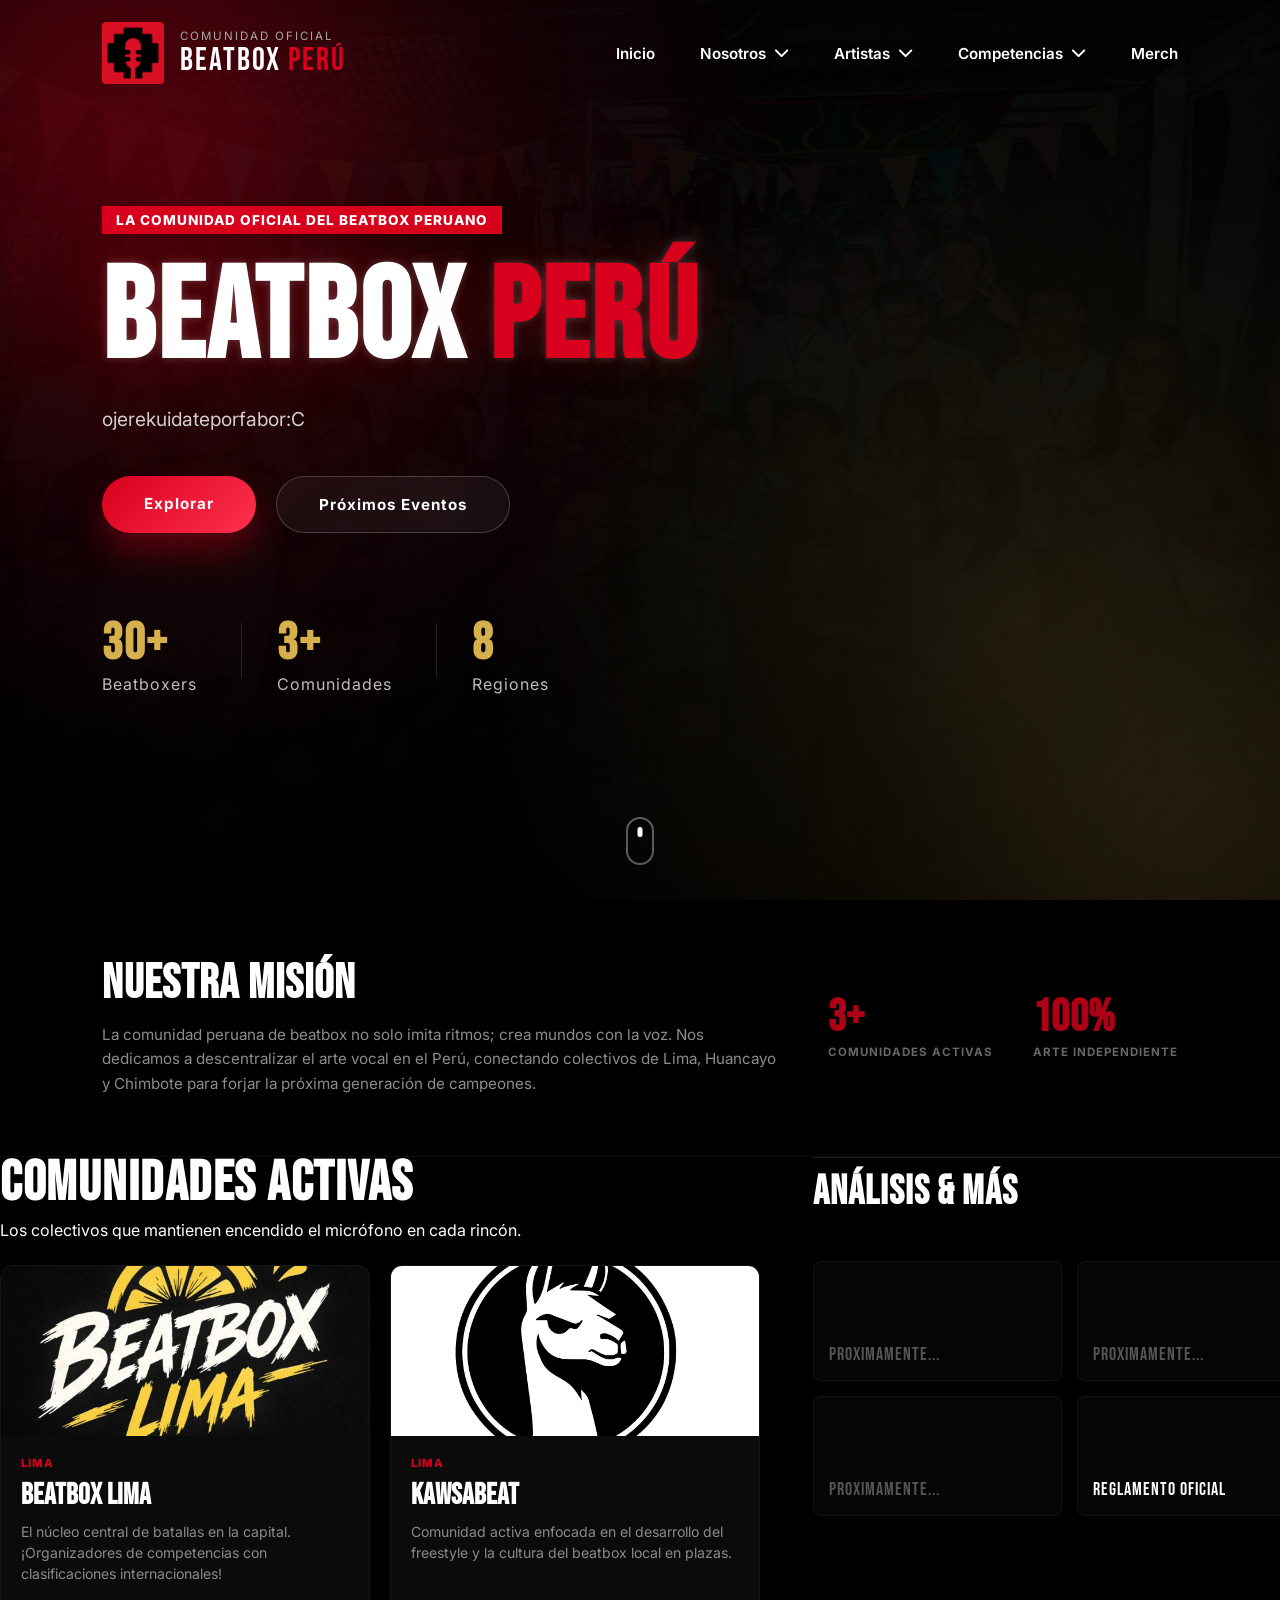
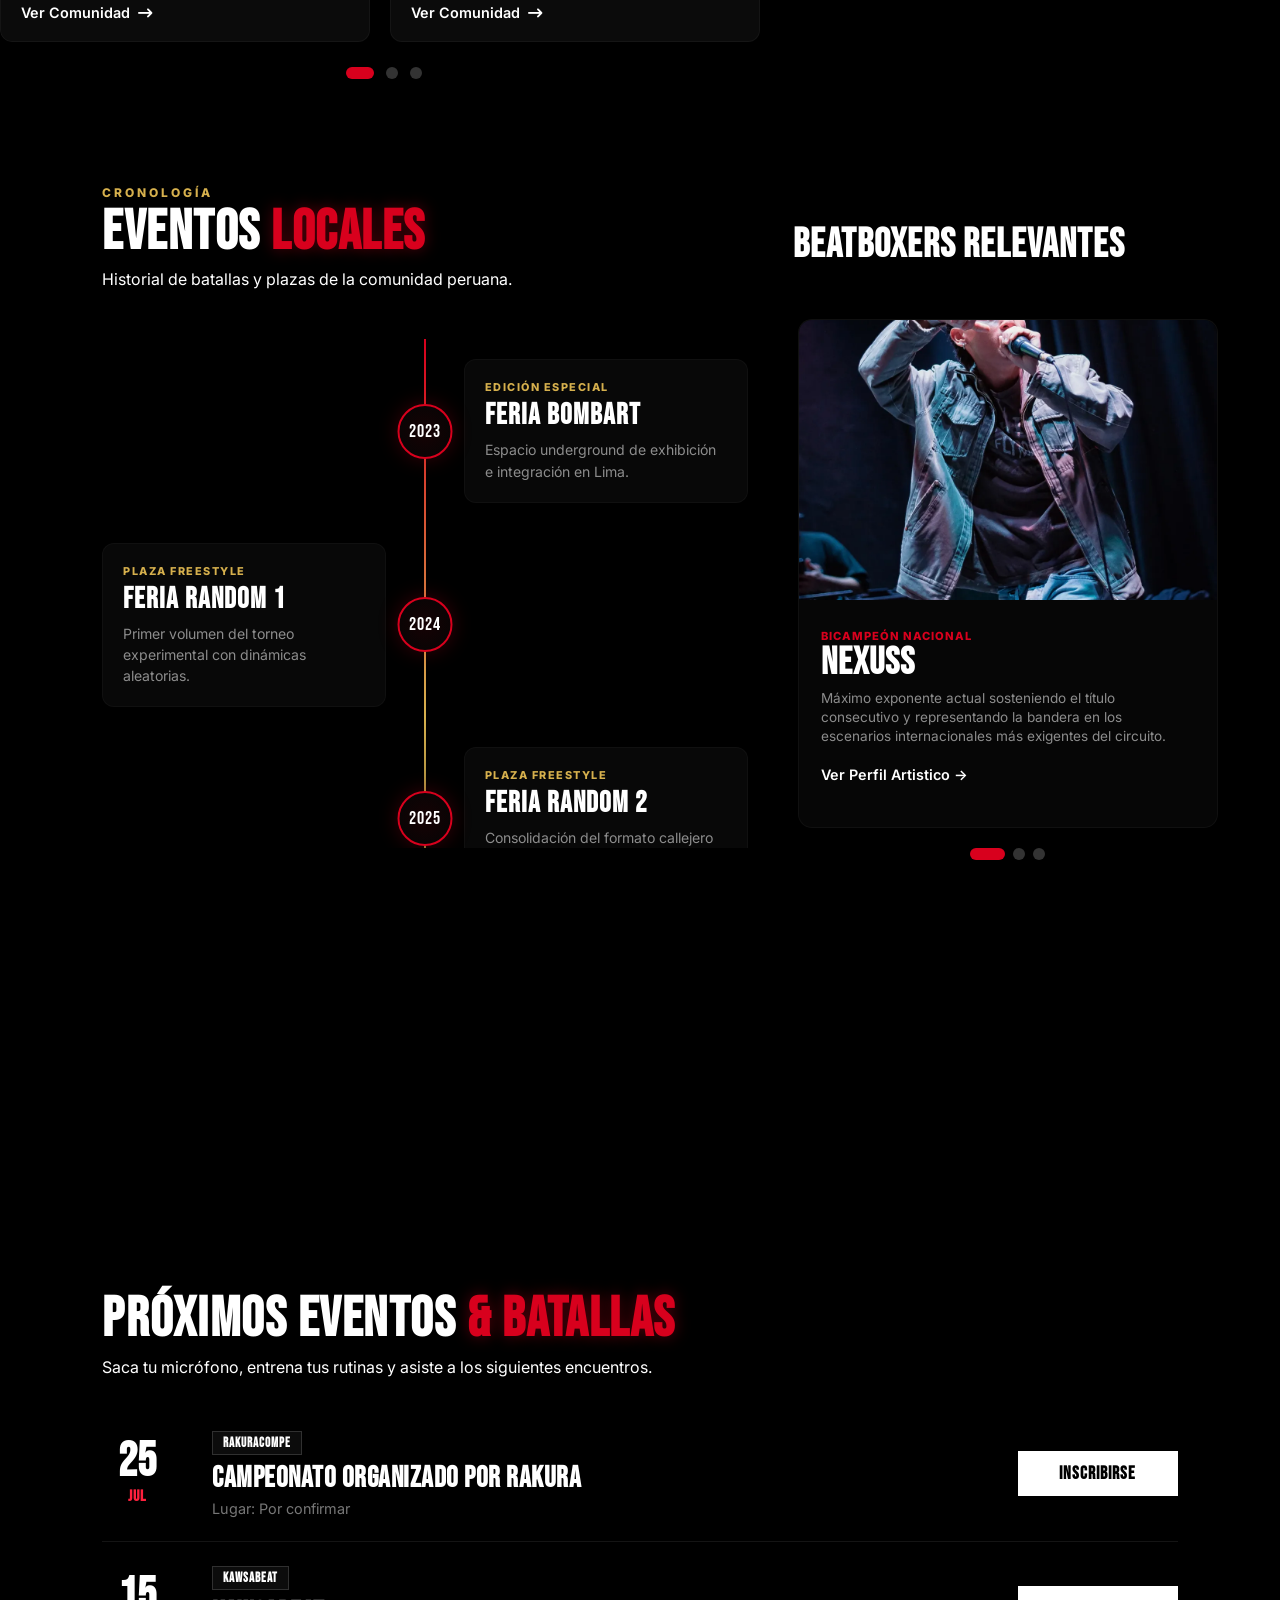
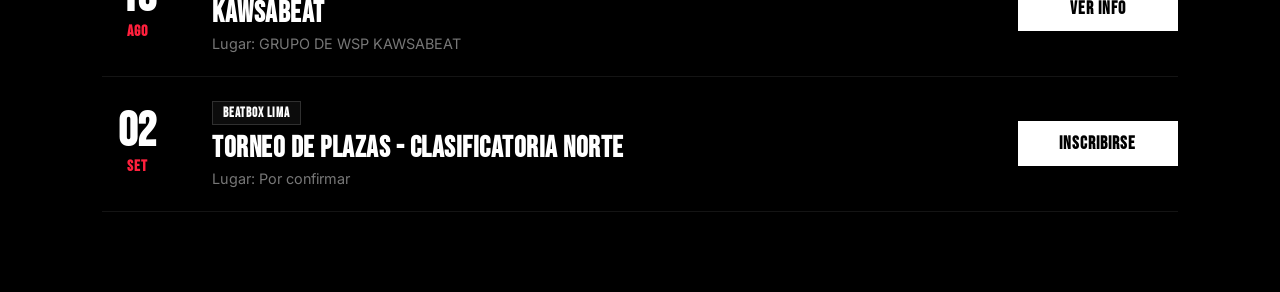
==== index.html @ 6cabffe1 "Prueba de Pag. Beatbox Perú." ====
<!DOCTYPE html>
<html lang="es">

<head>
    <meta charset="UTF-8">
    <meta name="viewport" content="width=device-width, initial-scale=1.0">
    <title>Beatbox Perú</title>
    <link rel="stylesheet" href="style.css">
    <link rel="preconnect" href="https://fonts.googleapis.com">
    <link rel="preconnect" href="https://fonts.gstatic.com" crossorigin>
    <link href="https://fonts.googleapis.com/css2?family=Montserrat:wght@400;500;700;900&display=swap" rel="stylesheet">
    <link rel="stylesheet" href="https://cdnjs.cloudflare.com/ajax/libs/font-awesome/6.6.0/css/all.min.css">
</head>

<body>

<div class="spotlight"></div>

<!-- =========================
        NAVBAR (NAVEGACIÓN)
========================== -->
<header class="navbar" id="navbar">
    <div class="logo-area">
        <a href="#" class="logo">
            <img src="./PICS/V15_negro sobre rojo.png" alt="Beatbox Perú">
            <div class="logo-text">
                <span class="logo-top">Comunidad Oficial</span>
                <h2>BEATBOX <span>PERÚ</span></h2>
            </div>
        </a>
    </div>

    <nav>
        <ul class="menu">
            <li><a href="#">Inicio</a></li>
            <li class="dropdown">
                <a href="#">Nosotros <i class="fa-solid fa-chevron-down"></i></a>
                <ul class="submenu">
                    <li><a href="nosotros/nosotros.html">Sobre Nosotros</a></li>
                    <li><a href="nosotros/contactanos.html">Contáctanos</a></li>
                </ul>
            </li>
            <li class="dropdown">
                <a href="#">Artistas <i class="fa-solid fa-chevron-down"></i></a>
                <ul class="submenu">
                    <li><a href="artistas/campeonesnacionales.html">Campeones Nacionales</a></li>
                    <li><a href="artistas/artistasdestacados.html">Artistas Destacados</a></li>
                </ul>
            </li>
            <li class="dropdown">
                <a href="#">Competencias <i class="fa-solid fa-chevron-down"></i></a>
                <ul class="submenu">
                    <li><a href="#campeonatos">Campeonatos</a></li>
                    <li><a href="#eventos">Eventos</a></li>
                </ul>
            </li>
            <li><a href="#">Merch</a></li>
        </ul>
    </nav>

    <div class="mobile-btn">
        <span></span><span></span><span></span>
    </div>
</header>

<!-- =========================
            HERO
========================== -->
<section class="hero">
    <div class="hero-slider">
        <img src="PICS/baner1.jpeg" class="active" alt="Banner 1">
        <img src="img/banner/banner2.jpg" alt="Banner 2">
        <img src="img/banner/banner3.jpg" alt="Banner 3">
    </div>

    <div class="hero-overlay"></div>
    <div class="hero-gradient"></div>
    <div class="hero-noise"></div>
    <div class="hero-light hero-light-1"></div>
    <div class="hero-light hero-light-2"></div>

    <div class="hero-content">
        <img src="PICS/beatboxperu_escudo.png" class="hero-logo" alt="Escudo Beatbox Perú" onerror="this.style.display='none'">
        <span class="hero-tag">LA COMUNIDAD OFICIAL DEL BEATBOX PERUANO</span>
        <h1>BEATBOX <span>PERÚ</span></h1>
        <p id="heroPhrase">ojerekuidateporfabor:C</p>

        <div class="hero-buttons">
            <a href="#historia" class="btn-primary">Explorar</a>
            <a href="#competencias" class="btn-secondary">Próximos Eventos</a>
        </div>

        <div class="hero-stats">
            <div><h2>30+</h2><span>Beatboxers</span></div>
            <div><h2>3+</h2><span>Comunidades</span></div>
            <div><h2>8</h2><span>Regiones</span></div>
        </div>
    </div>
    <div class="scroll-indicator"><span></span></div>
</section>

<section class="mission-section">
    <div class="mission-horizontal-container">
        <!-- Bloque Izquierdo: Texto -->
        <div class="mission-content-left">
            <h2 class="mission-title">Nuestra Misión</h2>
            <p class="mission-text">La comunidad peruana de beatbox no solo imita ritmos; crea mundos con la voz. Nos dedicamos a descentralizar el arte vocal en el Perú, conectando colectivos de Lima, Huancayo y Chimbote para forjar la próxima generación de campeones.</p>
        </div>
        
        <!-- Bloque Derecho: Estadísticas compactas -->
        <div class="mission-stats-right">
            <div class="m-stat-box">
                <h3>3+</h3>
                <span>Comunidades Activas</span>
            </div>
            <div class="m-stat-box">
                <h3>100%</h3>
                <span>Arte Independiente</span>
            </div>
        </div>
    </div>
</section>

<!-- ==========================================
      SECCIÓN COMBINADA: COMUNIDADES & ANÁLISIS
=========================================== -->
<section class="main-split-section">
    <div class="split-wrapper">
        
        <!-- COLUMNA IZQUIERDA: Carrusel -->
        <div class="split-col-left">
            <div class="split-header">
                <h2 class="section-title-premium">Comunidades Activas</h2>
                <p class="section-subtitle-premium">Los colectivos que mantienen encendido el micrófono en cada rincón.</p>
            </div>

            <div class="carousel-radio-container">
                <input type="radio" name="carousel-control" id="slide-1" checked>
                <input type="radio" name="carousel-control" id="slide-2">
                <input type="radio" name="carousel-control" id="slide-3">

                <div class="carousel-native-window">
                    <div class="carousel-track">
                        <!-- Tarjeta 1 -->
                        <div class="custom-card-item">
                            <div class="card-img-wrapper"><img src="PICS/beatboxlima.jpg" alt="Beatbox Lima"></div>
                            <div class="card-info">
                                <span class="card-tag">LIMA</span>
                                <h3>BEATBOX LIMA</h3>
                                <p>El núcleo central de batallas en la capital. ¡Organizadores de competencias con clasificaciones internacionales!</p>
                                <a href="beatboxlima/beatboxlima.html" class="btn-card-link">Ver Comunidad <i class="fa-solid fa-arrow-right-long"></i></a>
                            </div>
                        </div>
                        <!-- Tarjeta 2 -->
                        <div class="custom-card-item">
                            <div class="card-img-wrapper"><img src="PICS/kawsabeat.jpg.jpeg" alt="Kawsabeat"></div>
                            <div class="card-info">
                                <span class="card-tag">LIMA</span>
                                <h3>KAWSABEAT</h3>
                                <p>Comunidad activa enfocada en el desarrollo del freestyle y la cultura del beatbox local en plazas.</p>
                                <a href="kawsabeat/kawsabeat.html" class="btn-card-link">Ver Comunidad <i class="fa-solid fa-arrow-right-long"></i></a>
                            </div>
                        </div>
                        <!-- Tarjeta 3 -->
                        <div class="custom-card-item">
                            <div class="card-img-wrapper"><img src="PICS/ramabeat.jpg" alt="Ramabeat"></div>
                            <div class="card-info">
                                <span class="card-tag">LIMA</span>
                                <h3>RAMABEAT</h3>
                                <p>Colectivo en crecimiento constante, impulsando nuevos talentos y talleres formativos en la región urbana.</p>
                                <a href="ramabeat.html" class="btn-card-link">Ver Comunidad <i class="fa-solid fa-arrow-right-long"></i></a>
                            </div>
                        </div>
                        <!-- Tarjeta 4 -->
                        <div class="custom-card-item">
                            <div class="card-img-wrapper"><img src="PICS/beatbox_huancayo.jpg" alt="Huancayo Beatbox"></div>
                            <div class="card-info">
                                <span class="card-tag">JUNÍN</span>
                                <h3>HUANCAYO BEATBOX</h3>
                                <p>Fuerza y potencia en la altura. Una de las comunidades del centro del país con mayor nivel de constancia y beats brutales.</p>
                                <a href="huancayo.html" class="btn-card-link">Ver Comunidad <i class="fa-solid fa-arrow-right-long"></i></a>
                            </div>
                        </div>
                        <!-- Tarjeta 5 -->
                        <div class="custom-card-item">
                            <div class="card-img-wrapper"><img src="PICS/chimbote_beatbox.jpg" alt="Chimbote Beatbox"></div>
                            <div class="card-info">
                                <span class="card-tag">ÁNCASH</span>
                                <h3>CHIMBOTE BEATBOX</h3>
                                <p>La cuna del ritmo norteño. Impulsando la cultura underground de la costa con cyphers y encuentros locales potentes.</p>
                                <a href="chimbote.html" class="btn-card-link">Ver Comunidad <i class="fa-solid fa-arrow-right-long"></i></a>
                            </div>
                        </div>
                        <!-- Tarjeta 6 -->
                        <div class="custom-card-item">
                            <div class="card-img-wrapper"><img src="PICS/arequipa_beatbox.jpg" alt="Arequipa Beatbox"></div>
                            <div class="card-info">
                                <span class="card-tag">AREQUIPA</span>
                                <h3>AREQUIPA BEATBOX</h3>
                                <p>El sonido del sur del país. Colectivo autogestionado organizador de batallas interregionales icónicas.</p>
                                <a href="arequipa.html" class="btn-card-link">Ver Comunidad <i class="fa-solid fa-arrow-right-long"></i></a>
                            </div>
                        </div>
                    </div>
                </div>

                <div class="carousel-dots">
                    <label for="slide-1" class="dot-btn"></label>
                    <label for="slide-2" class="dot-btn"></label>
                    <label for="slide-3" class="dot-btn"></label>
                </div>
            </div>
        </div>

        <!-- COLUMNA DERECHA: Análisis -->
        <div class="split-col-right">
            <div class="split-header">
                <h2 class="section-title-premium-small">Análisis & Más</h2>
            </div>
            <div class="analysis-grid">
                <div class="analysis-box"><span>PROXIMAMENTE...</span></div>
                <div class="analysis-box"><span>PROXIMAMENTE...</span></div>
                <div class="analysis-box"><span>PROXIMAMENTE...</span></div>
                <div class="analysis-box class-highlight"><span>REGLAMENTO OFICIAL</span></div>
            </div>
        </div>

    </div>
</section>

<!--====================================================
      SECCIÓN COMBINADA: COMPETENCIAS & EXPONENTES
====================================================-->
<section class="main-split-section content-split-artists">
    <div class="split-wrapper">
        
        <!-- COLUMNA IZQUIERDA: TIMELINE EN ZIGZAG -->
        <div class="split-col-left timeline-zigzag-column">
            <div class="split-header">
                <span class="timeline-mini-tag">CRONOLOGÍA</span>
                <h2 class="section-title-premium">Eventos <span>Locales</span></h2>
                <p class="section-subtitle-premium">Historial de batallas y plazas de la comunidad peruana.</p>
            </div>
            
            <div class="timeline-zigzag-wrapper">
                <div class="timeline-center-line"></div>

                <!-- Bloque 1 -->
                <div class="timeline-zigzag-node left-node">
                    <div class="node-glow-circle"><span>2023</span></div>
                    <div class="node-card-content">
                        <span class="card-mini-label">Edición Especial</span>
                        <h3>FERIA BOMBART</h3>
                        <p>Espacio underground de exhibición e integración en Lima.</p>
                    </div>
                </div>

                <!-- Bloque 2 -->
                <div class="timeline-zigzag-node right-node">
                    <div class="node-glow-circle"><span>2024</span></div>
                    <div class="node-card-content">
                        <span class="card-mini-label">Plaza Freestyle</span>
                        <h3>FERIA RANDOM 1</h3>
                        <p>Primer volumen del torneo experimental con dinámicas aleatorias.</p>
                    </div>
                </div>

                <!-- Bloque 3 -->
                <div class="timeline-zigzag-node left-node">
                    <div class="node-glow-circle"><span>2025</span></div>
                    <div class="node-card-content">
                        <span class="card-mini-label">Plaza Freestyle</span>
                        <h3>FERIA RANDOM 2</h3>
                        <p>Consolidación del formato callejero con mayor convocatoria.</p>
                    </div>
                </div>

                <!-- Bloque 4 -->
                <div class="timeline-zigzag-node right-node">
                    <div class="node-glow-circle"><span>2026</span></div>
                    <div class="node-card-content">
                        <span class="card-mini-label">Última Edición</span>
                        <h3>FERIA RANDOM 3</h3>
                        <p>El cierre del ciclo competitivo underground en plazas.</p>
                    </div>
                </div>
            </div>
        </div>

        <!-- COLUMNA DERECHA: CARRUSEL INDIVIDUAL DE EXPONENTES -->
        <div class="split-col-right column-artists-carousel">
            <div class="split-header">
                <h2 class="section-title-premium-small">Beatboxers Relevantes</h2>
            </div>
            
            <div class="artist-solo-carousel">
                <!-- Selectores de Radio Invisibles -->
                <input type="radio" name="artist-slide" id="artist-1" checked>
                <input type="radio" name="artist-slide" id="artist-2">
                <input type="radio" name="artist-slide" id="artist-3">

                <!-- Ventana del Carrusel -->
                <div class="carousel-native-window">
                    <div class="artist-solo-track">
                        
                        <!-- Tarjeta 1: Nexuss -->
                        <div class="solo-artist-card">
                            <div class="card-img-wrapper visual-glow">
                                <img src="PICS/neksu.webp" alt="Nexuss">
                            </div>
                            <div class="premium-artist-meta">
                                <span class="card-tag font-gold">BICAMPEÓN NACIONAL</span>
                                <h3>NEXUSS</h3>
                                <p>Máximo exponente actual sosteniendo el título consecutivo y representando la bandera en los escenarios internacionales más exigentes del circuito.</p>
                                <a href="#" class="btn-card-link">Ver Perfil Artistico →</a>
                            </div>
                        </div>

                        <!-- Tarjeta 2: Dmhop -->
                        <div class="solo-artist-card">
                            <div class="card-img-wrapper visual-glow">
                                <img src="PICS/diemjop.jpg" alt="Dmhop">
                            </div>
                            <div class="premium-artist-meta">
                                <span class="card-tag font-gold">TOP 8 BBX AMÉRICA</span>
                                <h3>DMHOP</h3>
                                <p>Reconocido internacionalmente por sus complejos patrones rítmicos y por meter a Perú en las fases finales del campeonato continental mediante una wildcard histórica.</p>
                                <a href="#" class="btn-card-link">Ver Perfil Artistico →</a>
                            </div>
                        </div>

                        <!-- Tarjeta 3: El Grande -->
                        <div class="solo-artist-card">
                            <div class="card-img-wrapper visual-glow">
                                <img src="PICS/elgrande.bbx.jpg" alt="El Grande">
                            </div>
                            <div class="premium-artist-meta">
                                <span class="card-tag font-gold">CAMPEÓN SOLO BUZZER</span>
                                <h3>EL GRANDE</h3>
                                <p>Dominador absoluto de los efectos de impacto y dinámicas con micrófonos especiales, coronándose campeón indiscutible de la categoría Solo Buzzer en 2025.</p>
                                <a href="#" class="btn-card-link">Ver Perfil Artistico →</a>
                            </div>
                        </div>

                    </div>
                </div>

                <!-- Paginación / Controles -->
                <div class="carousel-dots premium-dots">
                    <label for="artist-1" class="dot-btn"></label>
                    <label for="artist-2" class="dot-btn"></label>
                    <label for="artist-3" class="dot-btn"></label>
                </div>
            </div>
        </div>

    </div>
</section>

<!--====================================================
            SECCIÓN: PRÓXIMOS EVENTOS & BATALLAS
====================================================-->
<section class="events-section-premium">
    <div class="events-container">
        <div class="events-header">
            <h2 class="section-title-premium">Próximos Eventos <span>& Batallas</span></h2>
            <p class="section-subtitle-premium">Saca tu micrófono, entrena tus rutinas y asiste a los siguientes encuentros.</p>
        </div>
        <div id="events-dynamic-list" class="events-list-wrapper"></div>
    </div>
</section>

<script src="agenda.js"></script>
</body>
</html>
---- style.css ----
/*====================================================
  1. CONFIGURACIÓN, VARIABLES Y RESET
====================================================*/
@import url('https://fonts.googleapis.com/css2?family=Bebas+Neue&family=Inter:wght@300;400;500;600;700;800&display=swap');

:root {
    --black: #050505;
    --black2: #0c0c0c;
    --black3: #141414;
    --red: #d8001d;
    --red2: #ff203d;
    --red-glow: rgba(216, 0, 29, 0.22);
    --gold: #d6b04d;
    --gold-glow: rgba(214, 176, 77, 0.12);
    --white: #ffffff;
    --gray: #b9b9b9;
    --shadow: 0 20px 45px rgba(0,0,0,.45);
    --transition: .45s cubic-bezier(.22,.61,.36,1);
}

* {
    margin: 0;
    padding: 0;
    box-sizing: border-box;
}

html { scroll-behavior: smooth; }
a { text-decoration: none; }
ul { list-style: none; }
img { max-width: 100%; display: block; }
::selection { background: var(--red); color: var(--white); }

body {
    background: var(--black);
    color: var(--white);
    font-family: 'Inter', sans-serif;
    overflow-x: hidden;
}

body::before {
    content: "";
    position: fixed;
    inset: 0;
    background: radial-gradient(circle at top left, rgba(216,0,29,.08), transparent 35%),
                radial-gradient(circle at bottom right, rgba(214,176,77,.05), transparent 35%);
    pointer-events: none;
    z-index: -2;
}

/* Scrollbar */
::-webkit-scrollbar { width: 9px; }
::-webkit-scrollbar-track { background: #090909; }
::-webkit-scrollbar-thumb { background: linear-gradient(180deg, var(--red), var(--gold)); border-radius: 50px; }

/* Interface Utils */
.reveal { opacity: 1; transform: translateY(0); transition: 1s ease; }
.progress-bar {
    position: fixed;
    top: 0;
    left: 0;
    width: 0%;
    height: 4px;
    background: linear-gradient(90deg, #d8001d, #ff3c58, #d6b04d);
    z-index: 999999;
    box-shadow: 0 0 18px rgba(216,0,29,.8);
}
.spotlight {
    position: fixed;
    width: 700px;
    height: 700px;
    border-radius: 50%;
    pointer-events: none;
    background: radial-gradient(circle, rgba(216,0,29,.10), transparent 70%);
    transform: translate(-50%,-50%);
    z-index: 0;
    transition: transform .08s linear;
}

/*====================================================
  2. NAVBAR
====================================================*/
.navbar {
    position: fixed;
    top: 0;
    left: 0;
    width: 100%;
    padding: 22px 8%;
    display: flex;
    justify-content: space-between;
    align-items: center;
    z-index: 9999;
    transition: var(--transition);
}

.navbar.active {
    padding: 16px 8%;
    background: rgba(5,5,5,.75);
    backdrop-filter: blur(20px);
    border-bottom: 1px solid rgba(255,255,255,.08);
    box-shadow: 0 15px 40px rgba(0,0,0,.45);
}

.logo-area .logo { display: flex; align-items: center; gap: 16px; }
.logo img { width: 62px; height: auto; border-radius: 4px; transition: .4s; }
.logo:hover img { transform: rotate(-10deg) scale(1.06); }
.logo-text { display: flex; flex-direction: column; }
.logo-top { color: #a8a8a8; font-size: .72rem; letter-spacing: 2px; text-transform: uppercase; }

.logo-text h2 {
    font-family: "Bebas Neue", sans-serif;
    font-size: 2rem;
    font-weight: 400;
    color: var(--white);
    letter-spacing: 2px;
    line-height: 1;
    margin-top: 2px;
}
.logo-text h2 span { color: var(--red); }

.menu { display: flex; gap: 45px; }
.menu > li { position: relative; }
.menu > li > a {
    color: var(--white);
    font-size: .95rem;
    font-weight: 600;
    display: flex;
    align-items: center;
    gap: 8px;
    position: relative;
    transition: .3s;
}

.menu > li > a::after {
    content: "";
    position: absolute;
    left: 0;
    bottom: -8px;
    width: 0;
    height: 2px;
    background: linear-gradient(90deg, var(--red), var(--gold));
    transition: .4s;
}
.menu > li:hover > a::after { width: 100%; }

.submenu {
    position: absolute;
    top: 45px;
    left: 0;
    width: 260px;
    padding: 15px;
    background: rgba(15,15,15,.88);
    backdrop-filter: blur(18px);
    border: 1px solid rgba(255,255,255,.08);
    border-radius: 18px;
    box-shadow: 0 20px 50px rgba(0,0,0,.55);
    opacity: 0;
    visibility: hidden;
    transform: translateY(20px);
    transition: var(--transition);
}
.dropdown:hover .submenu { opacity: 1; visibility: visible; transform: translateY(0); }
.submenu li { margin: 6px 0; }

.submenu a {
    display: block;
    padding: 15px 18px;
    color: var(--white);
    border-radius: 12px;
    transition: .35s;
    position: relative;
    overflow: hidden;
}

.submenu a::before {
    content: "";
    position: absolute;
    top: 0;
    left: 0;
    width: 4px;
    height: 100%;
    background: var(--red);
    transform: scaleY(0);
    transition: .35s;
}
.submenu a:hover { background: rgba(255,255,255,.05); padding-left: 28px; }
.submenu a:hover::before { transform: scaleY(1); }
.mobile-btn { display: none; width: 40px; cursor: pointer; }
.mobile-btn span { display: block; height: 3px; margin: 7px 0; border-radius: 20px; background: var(--white); transition: .35s; }

/*====================================================
  3. HERO SECCIÓN
====================================================*/
.hero {
    position: relative;
    width: 100%;
    height: 100vh;
    overflow: hidden;
    display: flex;
    justify-content: flex-start;
    align-items: center;
    background: var(--black);
    padding: 0 8%;
}

.hero-slider, .hero-overlay, .hero-gradient, .hero-noise { position: absolute; inset: 0; }
.hero-slider { z-index: 1; }
.hero-slider img {
    position: absolute;
    width: 100%;
    height: 100%;
    object-fit: cover;
    opacity: 0;
    transform: scale(1);
    transition: opacity 2s ease, transform 9s ease;
}
.hero-slider img.active { opacity: 0.15; transform: scale(1.12); }
.hero-overlay { background: linear-gradient(rgba(0,0,0,.55), rgba(0,0,0,.72)); z-index: 2; }
.hero-gradient {
    background: radial-gradient(circle at 15% 20%, var(--red-glow), transparent 45%),
                radial-gradient(circle at 80% 70%, var(--gold-glow), transparent 45%),
                linear-gradient(to bottom, rgba(0,0,0,.2), rgba(0,0,0,.85));
    z-index: 3;
}
.hero-noise { background-image: url("img/noise.png"); opacity: .05; mix-blend-mode: soft-light; animation: noiseMove 8s linear infinite; z-index: 4; }

@keyframes noiseMove {
    0%, 100% { transform: translate(0); }
    25% { transform: translate(-15px,10px); }
    50% { transform: translate(15px,-10px); }
    75% { transform: translate(-8px,-8px); }
}

.hero-light { position: absolute; border-radius: 50%; filter: blur(120px); z-index: 3; }
.hero-light-1 { width: 450px; height: 450px; background: var(--red-glow); top: -120px; left: -120px; animation: lightOne 9s ease-in-out infinite; }
.hero-light-2 { width: 380px; height: 380px; background: var(--gold-glow); bottom: -120px; right: -120px; animation: lightTwo 11s ease-in-out infinite; }

@keyframes lightOne { 0%, 100% { transform: translate(0); } 50% { transform: translate(70px,40px); } }
@keyframes lightTwo { 0%, 100% { transform: translate(0); } 50% { transform: translate(-70px,-40px); } }

/* Hero Content */
.hero-content {
    position: relative;
    z-index: 20;
    width: 100%;
    max-width: 900px;
    text-align: left;
    display: flex;
    flex-direction: column;
    align-items: flex-start;
    animation: heroFade 1.4s ease;
}

@keyframes heroFade { from { opacity: 0; transform: translateY(60px); } to { opacity: 1; transform: translateY(0); } }

.hero-logo {
    width: 120px;
    height: auto;
    margin-bottom: 25px;
    filter: drop-shadow(0 0 30px rgba(216,0,29,.45));
    animation: logoFloat 5s ease-in-out infinite;
    transition: 1s;
}
.hero-logo:hover { transform: rotate(-8deg) scale(1.08); }
@keyframes logoFloat { 0%, 100% { transform: translateY(0); } 50% { transform: translateY(-10px); } }

.hero-tag {
    display: inline-block;
    padding: 6px 14px;
    background: var(--red);
    color: var(--white);
    font-size: .85rem;
    font-weight: 800;
    letter-spacing: 1px;
    text-transform: uppercase;
    margin-bottom: 28px;
}

.hero-content h1 {
    font-family: "Bebas Neue", sans-serif;
    font-size: 8rem;
    line-height: .9;
    letter-spacing: 3px;
    color: var(--white);
    text-shadow: 0 0 10px rgba(255,255,255,.2), 0 0 40px rgba(216,0,29,.18), 0 0 90px rgba(216,0,29,.12);
}
.hero-content h1 span { color: var(--red); }
.hero-content p { max-width: 680px; margin-top: 25px; color: #d0d0d0; font-size: 1.2rem; line-height: 1.8; }

.hero-buttons { margin-top: 40px; display: flex; gap: 20px; flex-wrap: wrap; justify-content: flex-start; }
.hero-buttons a {
    position: relative;
    overflow: hidden;
    isolation: isolate;
    padding: 18px 42px;
    border-radius: 60px;
    font-size: .95rem;
    font-weight: 700;
    letter-spacing: 1px;
    transition: .45s;
}
.hero-buttons a::before {
    content: "";
    position: absolute;
    top: 0;
    left: -130%;
    width: 70%;
    height: 100%;
    background: linear-gradient(90deg, transparent, rgba(255,255,255,.45), transparent);
    transform: skewX(-25deg);
    transition: 1s;
    z-index: -1;
}
.hero-buttons a:hover::before { left: 170%; }
.btn-primary { background: linear-gradient(135deg, var(--red), #ff304f); color: var(--white); box-shadow: 0 18px 35px rgba(216,0,29,.35); }
.btn-primary:hover { transform: translateY(-6px); box-shadow: 0 25px 45px rgba(216,0,29,.5); }
.btn-secondary { color: var(--white); border: 1px solid rgba(255,255,255,.2); backdrop-filter: blur(12px); background: rgba(255,255,255,.05); }
.btn-secondary:hover { background: var(--white); color: var(--black); transform: translateY(-6px); }

.hero-stats { margin-top: 80px; display: flex; justify-content: flex-start; gap: 80px; flex-wrap: wrap; width: 100%; }
.hero-stats div { position: relative; }
.hero-stats div::after { content: ""; position: absolute; right: -45px; top: 10px; width: 1px; height: 55px; background: rgba(255,255,255,.12); }
.hero-stats div:last-child::after { display: none; }
.hero-stats h2 { font-family: "Bebas Neue", sans-serif; font-size: 3.2rem; color: var(--gold); letter-spacing: 2px; }
.hero-stats span { color: #bdbdbd; letter-spacing: 1px; }

.scroll-indicator { position: absolute; bottom: 35px; left: 50%; transform: translateX(-50%); z-index: 20; }
.scroll-indicator span { display: block; width: 28px; height: 48px; border: 2px solid rgba(255,255,255,.35); border-radius: 30px; position: relative; }
.scroll-indicator span::before {
    content: "";
    position: absolute;
    left: 50%;
    transform: translateX(-50%);
    width: 5px;
    height: 10px;
    border-radius: 20px;
    background: var(--white);
    top: 8px;
    animation: scrollMove 2s infinite;
}
@keyframes scrollMove { 0% { opacity: 1; top: 8px; } 100% { opacity: 0; top: 28px; } }

/*====================================================
  4. MANIFIESTO / NUESTRA MISIÓN (DISEÑO COMPACTO)
====================================================*/
.mission-section { 
    width: 100%; 
    padding: 60px 8%; 
    background: #000000; 
    border-bottom: 1px solid rgba(255, 255, 255, 0.05);
}

.mission-horizontal-container { 
    max-width: 1200px;
    margin: 0 auto;
    display: flex; 
    align-items: center; 
    justify-content: space-between;
    gap: 50px;
}

/* Izquierda: Títulos y párrafos */
.mission-content-left {
    flex: 1;
}

.mission-title { 
    font-family: "Bebas Neue", sans-serif; 
    font-size: 3rem; /* Tamaño controlado, no gigante */
    line-height: 1; 
    letter-spacing: 1px; 
    color: var(--white); 
    text-transform: uppercase; 
    margin-bottom: 15px; 
}

.mission-text { 
    font-family: 'Inter', sans-serif; 
    color: #8c8c8c; 
    font-size: 0.95rem; 
    line-height: 1.6; 
    margin: 0;
}

/* Derecha: Stats compactos en fila */
.mission-stats-right { 
    display: flex; 
    gap: 40px; 
    align-items: center;
    flex-shrink: 0;
}

.m-stat-box { 
    display: flex; 
    flex-direction: column; 
    min-width: 120px;
}

.m-stat-box h3 { 
    font-family: "Bebas Neue", sans-serif; 
    font-size: 2.8rem; /* Reducido para que se vea sutil y estilizado */
    color: rgba(216, 0, 29, 0.8); /* Rojo apagado elegante según tu referencia */
    line-height: 1; 
    margin-bottom: 5px; 
    letter-spacing: 0.5px; 
}

.m-stat-box span { 
    font-family: 'Inter', sans-serif; 
    color: #666666; 
    font-size: 0.72rem; 
    font-weight: 700; 
    text-transform: uppercase; 
    letter-spacing: 1px; 
    line-height: 1.2;
}

/* Ajuste Responsive básico para móviles */
@media (max-width: 850px) {
    .mission-horizontal-container {
        flex-direction: column;
        align-items: flex-start;
        gap: 30px;
    }
    .mission-stats-right {
        width: 100%;
        justify-content: flex-start;
    }
}
/*====================================================
  5. COMUNIDADES & ANÁLISIS (SPLIT GENERAL)
====================================================*/
.main-split-section {
    background: #000000;
    /* Agregamos el SVG de fondo */
    background-image: url('../beatbox-peru/PICS/background-beatbox.svg');
    background-position: center; /* Lo centra */
    background-repeat: no-repeat; /* Evita que se duplique como mosaico */
    background-size: cover; /* Hace que cubra toda la sección de lado a lado */
    
    /* Si quieres que se vea sutil y no compita con el texto, puedes jugar con la opacidad usando una máscara */
    /* background-image: linear-gradient(rgba(0,0,0,0.85), rgba(0,0,0,0.85)), url('PICS/fondo-beats.svg'); */
}
.split-wrapper { max-width: 1400px; margin: 0 auto; display: flex; gap: 45px; align-items: flex-start; width: 100%; }
.split-col-left { flex: 0 0 60%; width: 60%; display: flex; flex-direction: column; }
.split-header { width: 100%; margin-bottom: 25px; text-align: left; }
/* ====================================================
   DISEÑO HOMOGÉNEO DE TÍTULOS PREMIUM (ESTILO HERO)
==================================================== */
.section-title-premium {
    font-family: "Bebas Neue", sans-serif;
    font-size: 3.5rem; /* Tamaño grande e imponente igual al Hero */
    font-weight: 900;
    color: #ffffff;
    text-transform: uppercase;
    letter-spacing: 1.5px;
    line-height: 0.95;
    margin-bottom: 10px;
}

/* Para los títulos más pequeños de la columna derecha */
.section-title-premium-small {
    font-family: "Bebas Neue", sans-serif;
    font-size: 2.8rem;
    font-weight: 900;
    color: #ffffff;
    text-transform: uppercase;
    letter-spacing: 1px;
    line-height: 0.95;
    margin-bottom: 20px;
}

/* Efecto de color rojo destacado y resplandor sutil para las palabras clave */
/* ====================================================
   DISEÑO HOMOGÉNEO DE TÍTULOS PREMIUM (ESTILO HERO)
==================================================== */
.section-title-premium {
    font-family: "Bebas Neue", sans-serif;
    font-size: 3.5rem; /* Tamaño grande e imponente igual al Hero */
    font-weight: 900;
    color: #ffffff;
    text-transform: uppercase;
    letter-spacing: 1.5px;
    line-height: 0.95;
    margin-bottom: 10px;
}

/* Para los títulos más pequeños de la columna derecha */
.section-title-premium-small {
    font-family: "Bebas Neue", sans-serif;
    font-size: 2.8rem;
    font-weight: 900;
    color: #ffffff;
    text-transform: uppercase;
    letter-spacing: 1px;
    line-height: 0.95;
    margin-bottom: 20px;
}

/* Efecto de color rojo destacado y resplandor sutil para las palabras clave */
.section-title-premium span,
.section-title-premium-small span {
    color: var(--red, #d8001d);
    text-shadow: 0 0 15px rgba(216, 0, 29, 0.4); /* Replicamos el brillo del Hero */
}

/* Carrusel Radio */
.carousel-radio-container { width: 100%; position: relative; }
.carousel-radio-container input[type="radio"] { display: none; }
.carousel-native-window { width: 100%; overflow: hidden; border-radius: 12px; }
.carousel-track { display: flex; gap: 20px; width: 300%; transition: transform 0.6s cubic-bezier(0.25, 1, 0.5, 1); }

.custom-card-item {
    flex: 0 0 calc(16.666% - 14px);
    background: #0b0b0b;
    border: 1px solid rgba(255, 255, 255, 0.04);
    border-radius: 12px;
    overflow: hidden;
    display: flex;
    flex-direction: column;
    transition: border-color 0.3s ease;
}
.custom-card-item:hover { border-color: rgba(216, 0, 29, 0.4); }

.card-img-wrapper { width: 100%; height: 170px; background: #141414; overflow: hidden; }
.card-img-wrapper img { width: 100%; height: 100%; object-fit: cover; transition: transform 0.5s ease; }
.custom-card-item:hover .card-img-wrapper img { transform: scale(1.05); }

.card-info { padding: 20px; display: flex; flex-direction: column; flex-grow: 1; }
.card-tag { font-family: 'Inter', sans-serif; font-size: 0.7rem; font-weight: 800; color: #d8001d; letter-spacing: 1px; margin-bottom: 8px; }
.card-info h3 { font-family: "Bebas Neue", sans-serif; font-size: 1.8rem; color: #ffffff; margin-bottom: 8px; }
.card-info p { font-family: 'Inter', sans-serif; color: #8a8a8a; font-size: 0.88rem; line-height: 1.5; margin-bottom: 20px; flex-grow: 1; }
.btn-card-link { font-family: 'Inter', sans-serif; font-size: 0.9rem; font-weight: 600; color: #ffffff; display: inline-flex; align-items: center; gap: 8px; transition: color 0.3s; }
.btn-card-link:hover { color: #d8001d; }

#slide-1:checked ~ .carousel-native-window .carousel-track { transform: translateX(0%); }
#slide-2:checked ~ .carousel-native-window .carousel-track { transform: translateX(calc(-33.333% - 7px)); }
#slide-3:checked ~ .carousel-native-window .carousel-track { transform: translateX(calc(-66.666% - 14px)); }

.carousel-dots { display: flex; justify-content: center; gap: 12px; margin-top: 25px; width: 100%; }
.dot-btn { width: 12px; height: 12px; border-radius: 50%; background: rgba(255, 255, 255, 0.2); cursor: pointer; transition: all 0.3s ease; }
.dot-btn:hover { background: rgba(255, 255, 255, 0.6); }

#slide-1:checked ~ .carousel-dots label[for="slide-1"],
#slide-2:checked ~ .carousel-dots label[for="slide-2"],
#slide-3:checked ~ .carousel-dots label[for="slide-3"] { background: #d8001d; width: 28px; border-radius: 6px; }

/* Columna Análisis */
.split-col-right { flex: 0 0 40%; width: 40%; display: flex; flex-direction: column; border-top: 1px solid rgba(255, 255, 255, 0.1); padding-top: 15px; }
.section-title-premium-small { font-family: "Bebas Neue", sans-serif; font-size: 2.5rem; letter-spacing: 1px; color: #ffffff; margin-bottom: 25px; }
.analysis-grid { display: grid; grid-template-columns: repeat(2, 1fr); gap: 15px; width: 100%; }
.analysis-box { background: #050505; border: 1px solid rgba(255, 255, 255, 0.05); border-radius: 8px; height: 120px; display: flex; align-items: flex-end; padding: 15px; cursor: pointer; transition: all 0.3s ease; }
.analysis-box span { font-family: "Bebas Neue", sans-serif; font-size: 1.1rem; color: #555555; letter-spacing: 1px; }
.analysis-box:hover { border-color: rgba(255, 255, 255, 0.15); background: #0c0c0c; }
.analysis-box.class-highlight span { color: #ffffff; }
.analysis-box.class-highlight:hover { border-color: #d8001d; }

/*====================================================
  6. SECCIÓN: BEATBOXERS RELEVANTES
====================================================*/
.artists-section { width: 100%; padding: 80px 8% 120px 8%; background: #000000; display: flex; flex-direction: column; align-items: flex-start; position: relative; }
.artists-section::before {
    content: "";
    position: absolute;
    bottom: 10%;
    left: 50%;
    transform: translateX(-50%);
    width: 600px;
    height: 300px;
    background: radial-gradient(ellipse at center, rgba(216, 0, 29, 0.1), transparent 70%);
    z-index: 1;
    pointer-events: none;
}

.artists-header { width: 100%; margin-bottom: 50px; text-align: left; position: relative; z-index: 2; }
.artists-grid-premium { width: 100%; display: grid; grid-template-columns: repeat(3, 1fr); gap: 35px; position: relative; z-index: 2; }
.artist-card-link { text-decoration: none; color: inherit; display: block; }

.artist-card-premium {
    background: #070707;
    border: 1px solid rgba(255, 255, 255, 0.03);
    border-radius: 16px;
    overflow: hidden;
    height: 500px;
    display: flex;
    flex-direction: column;
    position: relative;
    box-shadow: 0 10px 30px rgba(0, 0, 0, 0.5);
    transition: transform 0.5s cubic-bezier(0.2, 0.8, 0.2, 1), border-color 0.4s ease, box-shadow 0.4s ease;
}

.artist-img-wrapper { width: 100%; height: 75%; background: #0f0f0f; overflow: hidden; position: relative; }
.artist-img-wrapper img { width: 100%; height: 100%; object-fit: cover; filter: grayscale(20%) brightness(90%); transition: transform 0.7s cubic-bezier(0.2, 0.8, 0.2, 1), filter 0.4s ease; }
.artist-img-wrapper::after { content: ''; position: absolute; inset: 0; background: linear-gradient(to bottom, transparent 30%, rgba(5, 5, 5, 0.95) 100%); transition: background 0.4s ease; }

.artist-meta-info { padding: 28px 24px; display: flex; flex-direction: column; justify-content: flex-end; flex-grow: 1; background: linear-gradient(180deg, #070707 0%, #030303 100%); border-top: 1px solid rgba(255, 255, 255, 0.02); position: relative; }
.artist-meta-info::before { content: ""; position: absolute; top: -1px; left: 24px; width: 40px; height: 2px; background: var(--red); transition: width 0.4s ease, background-color 0.4s ease; }
.artist-meta-info h3 { font-family: "Bebas Neue", sans-serif; font-size: 2.6rem; color: #ffffff; letter-spacing: 1.5px; line-height: 1; margin-bottom: 8px; transition: color 0.3s ease, transform 0.3s ease; }
.artist-achievement { font-family: 'Inter', sans-serif; font-size: 0.75rem; font-weight: 800; color: var(--gray); letter-spacing: 2px; text-transform: uppercase; transition: color 0.3s ease; }

/* Artist Card Hovers */
.artist-card-link:hover .artist-card-premium { transform: translateY(-12px); border-color: rgba(216, 0, 29, 0.5); box-shadow: 0 25px 50px rgba(216, 0, 29, 0.12), 0 0 30px rgba(216, 0, 29, 0.04); }
.artist-card-link:hover .artist-img-wrapper img { transform: scale(1.06); filter: grayscale(0%) brightness(100%); }
.artist-card-link:hover .artist-meta-info::before { width: calc(100% - 48px); background: linear-gradient(90deg, var(--red), var(--gold)); }
.artist-card-link:hover .artist-meta-info h3 { color: var(--white); transform: translateX(2px); }
.artist-card-link:hover .artist-achievement { color: var(--red2); text-shadow: 0 0 10px rgba(255, 32, 61, 0.3); }

/*====================================================
  7. SECCIÓN ASIMÉTRICA: TIMELINE & ARTISTAS COMPACTOS
====================================================*/
.content-split-artists { 
    /* Cambiamos el negro plano por el fondo con tu SVG */
    background: #000000 url('../beatbox-peru/PICS/background-beatbox.svg') no-repeat center center; 
    background-size: cover;
    padding: 100px 8% 120px 8%; 
}
.content-split-artists .split-wrapper { display: flex; gap: 45px; align-items: flex-start; width: 100%; }

/* Proporciones perfectas alineadas con el bloque superior */
.content-split-artists .split-col-left { flex: 0 0 60%; width: 60%; }
.content-split-artists .split-col-right { flex: 0 0 40%; width: 40%; border-top: none !important; padding-top: 0 !important; }

.content-split-artists .split-header { min-height: 110px; display: flex; flex-direction: column; justify-content: flex-end; margin-bottom: 30px; }

/* Timeline Izquierda */
.timeline-container-premium { position: relative; margin-top: 20px; padding-left: 20px; }
.timeline-container-premium::before { content: ""; position: absolute; top: 5px; left: 4px; width: 2px; height: calc(100% - 30px); background: linear-gradient(to bottom, var(--red), var(--gold), rgba(255,255,255,0.05)); }
.timeline-item { position: relative; margin-bottom: 32px; padding-left: 30px; }
.timeline-item:last-child { margin-bottom: 0; }
.timeline-badge { position: absolute; left: 0; top: 6px; width: 10px; height: 10px; border-radius: 50%; background: var(--black); border: 2px solid var(--red); transition: all 0.4s ease; z-index: 2; }
.timeline-item:hover .timeline-badge { background: var(--red2); box-shadow: 0 0 12px var(--red2); transform: scale(1.3); }

.timeline-content { background: #070707; border: 1px solid rgba(255, 255, 255, 0.03); padding: 16px 20px; border-radius: 8px; transition: all 0.35s ease; }
.timeline-item:hover .timeline-content { background: #0c0c0c; border-color: rgba(216, 0, 29, 0.25); transform: translateX(5px); }
.timeline-tag { font-family: 'Inter', sans-serif; font-size: 0.65rem; font-weight: 800; color: var(--gold); letter-spacing: 1.5px; text-transform: uppercase; display: block; margin-bottom: 4px; }
.timeline-content h3 { font-family: "Bebas Neue", sans-serif; font-size: 1.6rem; color: #ffffff; letter-spacing: 1px; margin-bottom: 4px; }
.timeline-content p { font-family: 'Inter', sans-serif; font-size: 0.88rem; color: #8a8a8a; line-height: 1.4; }

/* Timeline ZigZag */
.timeline-mini-tag { font-family: 'Inter', sans-serif; color: var(--gold); font-size: 0.75rem; font-weight: 800; letter-spacing: 3px; display: block; margin-bottom: 6px; text-transform: uppercase; }
.timeline-zigzag-wrapper { position: relative; width: 100%; margin-top: 20px; padding: 20px 0; }
.timeline-center-line { position: absolute; top: 0; bottom: 0; left: 50%; transform: translateX(-50%); width: 2px; background: linear-gradient(to bottom, var(--red) 0%, var(--gold) 50%, rgba(255,255,255,0.02) 100%); }
.timeline-zigzag-node { display: flex; align-items: center; width: 100%; margin-bottom: 40px; position: relative; }
.timeline-zigzag-node:last-child { margin-bottom: 0; }

.node-glow-circle {
    position: absolute;
    left: 50%;
    transform: translateX(-50%);
    width: 55px;
    height: 55px;
    border-radius: 50%;
    background: radial-gradient(circle, #160204 0%, #050505 100%);
    border: 2px solid var(--red);
    display: flex;
    align-items: center;
    justify-content: center;
    z-index: 5;
    box-shadow: 0 0 20px rgba(216, 0, 29, 0.25);
    transition: all 0.4s ease;
}
.node-glow-circle span { font-family: "Bebas Neue", sans-serif; font-size: 1.15rem; color: var(--white); letter-spacing: 1px; }

.node-card-content { width: 44%; background: #080808; border: 1px solid rgba(255, 255, 255, 0.03); padding: 20px; border-radius: 12px; position: relative; transition: all 0.4s cubic-bezier(0.25, 1, 0.5, 1); }
.left-node { justify-content: flex-end; }
.left-node .node-card-content { margin-left: auto; }
.right-node { justify-content: flex-start; }
.right-node .node-card-content { margin-right: auto; }

.card-mini-label { font-family: 'Inter', sans-serif; font-size: 0.68rem; font-weight: 800; color: var(--gold); letter-spacing: 1.5px; text-transform: uppercase; display: block; margin-bottom: 4px; }
.node-card-content h3 { font-family: "Bebas Neue", sans-serif; font-size: 1.8rem; color: #ffffff; letter-spacing: 1px; margin-bottom: 6px; }
.node-card-content p { font-family: 'Inter', sans-serif; font-size: 0.88rem; color: #8c8c8c; line-height: 1.5; }

.timeline-zigzag-node:hover .node-glow-circle { transform: translateX(-50%) scale(1.08); }
.timeline-zigzag-node:hover .node-card-content { background: #0c0c0c; border-color: rgba(216, 0, 29, 0.3); }


/* ====================================================
   ESTILOS Y ESTRUCTURA DEL CARRUSEL DE BEATBOXERS
==================================================== */
.artist-solo-carousel { width: 100%; max-width: 420px; margin: 0 auto; position: relative; }
.artist-solo-carousel input[type="radio"] { display: none; }

/* El Riel Desplazable Único */
.artist-solo-carousel .artist-solo-track { 
    display: flex; 
    width: 300%; /* Espacio horizontal exacto para 3 tarjetas */
    transition: transform 0.6s cubic-bezier(0.25, 1, 0.5, 1); 
}

/* Tarjeta Individual limpia */
.solo-artist-card { 
    flex: 0 0 33.3333%; 
    width: 33.3333%; 
    background: #060606; 
    border: 1px solid rgba(255, 255, 255, 0.04); 
    border-radius: 14px; 
    overflow: hidden; 
    display: flex; 
    flex-direction: column; 
    box-sizing: border-box;
}

.solo-artist-card .card-img-wrapper { height: 280px; position: relative; width: 100%; overflow: hidden; }
.solo-artist-card .card-img-wrapper img { width: 100%; height: 100%; object-fit: cover; }
.premium-artist-meta { padding: 24px 22px; }
.premium-artist-meta h3 { font-family: "Bebas Neue", sans-serif; font-size: 2.4rem; margin-bottom: 6px; line-height: 1; color: #ffffff; letter-spacing: 1px; }
.premium-artist-meta p { font-family: 'Inter', sans-serif; font-size: 0.85rem; line-height: 1.4; color: #8c8c8c; margin-bottom: 18px; }

/* ====================================================
   LÓGICA INTERACTIVA DE DESPLAZAMIENTO (CSS PURO)
==================================================== */
#artist-1:checked ~ .carousel-native-window .artist-solo-track { transform: translateX(0%); }
#artist-2:checked ~ .carousel-native-window .artist-solo-track { transform: translateX(-33.3333%); }
#artist-3:checked ~ .carousel-native-window .artist-solo-track { transform: translateX(-66.6666%); }

/* Paginación Activa Carrusel Premium */
.premium-dots { display: flex; justify-content: center; gap: 8px; margin-top: 20px; width: 100%; }
.premium-dots .dot-btn { width: 12px; height: 12px; border-radius: 50%; background: rgba(255, 255, 255, 0.2); cursor: pointer; transition: all 0.3s ease; }

#artist-1:checked ~ .premium-dots label[for="artist-1"], 
#artist-2:checked ~ .premium-dots label[for="artist-2"], 
#artist-3:checked ~ .premium-dots label[for="artist-3"] { 
    background: var(--red, #d8001d); 
    width: 35px; 
    border-radius: 6px; 
}

/*====================================================
  8. SECCIÓN: LISTA DE EVENTOS COHERENTE
====================================================*/
.events-section-premium { background: #000000; padding: 80px 8%; width: 100%; }
.events-container { max-width: 1200px; margin: 0 auto; width: 100%; }
.events-list-wrapper { display: flex; flex-direction: column; margin-top: 30px; width: 100%; }

.event-row-premium { display: flex; align-items: center; justify-content: space-between; padding: 24px 0; border-bottom: 1px solid rgba(255, 255, 255, 0.08); width: 100%; }
.event-date-box { display: flex; flex-direction: column; align-items: center; justify-content: center; min-width: 70px; text-align: center; }
.event-day { font-family: "Bebas Neue", Arial black, sans-serif; font-size: 3rem; font-weight: 900; line-height: 0.85; color: #ffffff; }
.event-month { font-family: "Bebas Neue", Arial black, sans-serif; font-size: 1rem; font-weight: 900; color: var(--red2, #d8001d); letter-spacing: 1px; margin-top: 4px; }

.event-details-box { flex-grow: 1; padding: 0 40px; display: flex; flex-direction: column; justify-content: center; }
.event-tag-wrapper { margin-bottom: 6px; }
.event-row-tag-badge { font-family: "Bebas Neue", Arial black, sans-serif; font-size: 0.8rem; font-weight: 900; color: #ffffff; background: #0c0c0c; border: 1px solid rgba(255, 255, 255, 0.15); padding: 3px 10px; letter-spacing: 1px; display: inline-block; text-transform: uppercase; }
.event-title-brutal { font-family: "Bebas Neue", Arial black, sans-serif; font-size: 1.8rem; font-weight: 900; color: #ffffff; letter-spacing: 0.5px; margin-bottom: 4px; text-transform: uppercase; }
.event-location-text { font-family: 'Inter', sans-serif; font-size: 0.9rem; color: #777777; margin: 0; }

.event-action-box { display: flex; align-items: center; justify-content: flex-end; min-width: 160px; }
.btn-event-action-premium { display: inline-block; background: #ffffff; color: #000000; font-family: "Bebas Neue", Arial black, sans-serif; font-size: 1.1rem; font-weight: 900; letter-spacing: 1px; text-align: center; text-transform: uppercase; padding: 12px 24px; border-radius: 0px; width: 100%; transition: all 0.3s ease; border: none; cursor: pointer; }
.btn-event-action-premium:hover { background: var(--red, #d8001d); color: #ffffff; box-shadow: 0 0 15px rgba(216, 0, 29, 0.4); }

/* ====================================================
   FIX DE ALINEACIÓN PARA LA COLUMNA DERECHA
   ==================================================== */

/* 1. Aseguramos que el contenedor derecho respete su propia grilla */
.split-col-right, 
.right-column-wrapper {
    width: 100% !important;
    max-width: 100% !important;
    margin-left: 0 !important;
    padding-left: 0 !important;
    box-sizing: border-box !important;
    display: flex !important;
    flex-direction: column !important;
    align-items: flex-start !important;
}

/* 2. Forzamos a que todos los títulos y elementos dentro de la derecha arranquen alineados al mismo filo */
.split-col-right h2,
.split-col-right .section-title-premium,
.right-column-wrapper h2,
.right-column-wrapper .section-title-premium {
    text-align: left !important;
    margin-left: 0 !important;
    padding-left: 0 !important;
    width: 100% !important;
}

/* 3. Limpiamos cualquier margen lateral huérfano en los carruseles o cajas de la derecha */
.split-col-right .carousel-container,
.split-col-right .card-grid,
.right-column-wrapper .carousel-container {
    margin-left: 0 !important;
    width: 100% !important;
}

/*====================================================
  ALINEAR "BEATBOXERS DESTACADOS" CON "ANÁLISIS Y MÁS"
====================================================*/

.artists-section{
    padding: 80px 8% 120px;
}

.artists-section .artists-header,
.artists-section .artists-grid-premium{
    max-width: 1200px;
    width: 100%;
    margin-left: auto;
    margin-right: auto;
}

.artists-section .artists-header{
    padding-left: 0;
    margin-bottom: 45px;
}

.artists-section .section-title-premium,
.artists-section .section-subtitle-premium{
    text-align: left;
    margin-left: 0;
}

/*====================================================
  9. RESPONSIVE / MEDIA QUERIES (CONSOLIDADOS)
====================================================*/
@media (max-width: 1200px) {
    .artists-grid-premium { gap: 25px; }
    .artist-card-premium { height: 460px; }
}

@media (max-width: 1024px) {
    .split-wrapper, .content-split-artists .split-wrapper { flex-direction: column; gap: 40px; }
    .split-col-left, .split-col-right, .content-split-artists .split-col-left, .content-split-artists .split-col-right { width: 100%; flex: 0 0 100%; }
    .custom-card-item { flex: 0 0 calc(100% - 40px); }
    .artists-grid-premium { grid-template-columns: repeat(2, 1fr); gap: 25px; }
    .content-split-artists .split-header { min-height: auto; }
}

@media (max-width: 992px) {
    .menu { display: none; }
    .mobile-btn { display: block; }
    .hero { padding: 0 5%; }
    .hero-content h1 { font-size: 5rem; }
    .hero-stats { gap: 45px; }
    .hero-stats div::after { display: none; }
    .mission-section { padding: 80px 5% 60px 5%; }
    .mission-title { font-size: 3.5rem; }
    .mission-text { font-size: 1.05rem; }
    .mission-stats-premium { gap: 40px; margin-top: 30px; }
    .m-stat-box h3 { font-size: 3rem; }
    .main-split-section { padding: 40px 5% 80px 5%; }
    .section-title-premium { font-size: 3.2rem; }
}

@media (max-width: 768px) {
    .artists-grid-premium { grid-template-columns: 1fr; gap: 30px; }
    .artist-card-premium { height: 450px; }
    
    /* ZigZag Mobile */
    .timeline-center-line { left: 20px; }
    .node-glow-circle { left: 20px; transform: translateX(0); width: 45px; height: 45px; }
    .timeline-zigzag-node:hover .node-glow-circle { transform: translateX(0) scale(1.08); }
    .timeline-zigzag-node:hover .node-glow-circle { transform: scale(1.08); }
    .node-card-content { width: calc(100% - 60px); margin-left: 60px !important; }
    
    /* Events Mobile */
    .event-row-premium { flex-direction: column; align-items: flex-start; gap: 20px; }
    .event-details-box { padding: 0; }
    .event-action-box { width: 100%; justify-content: center; }
}
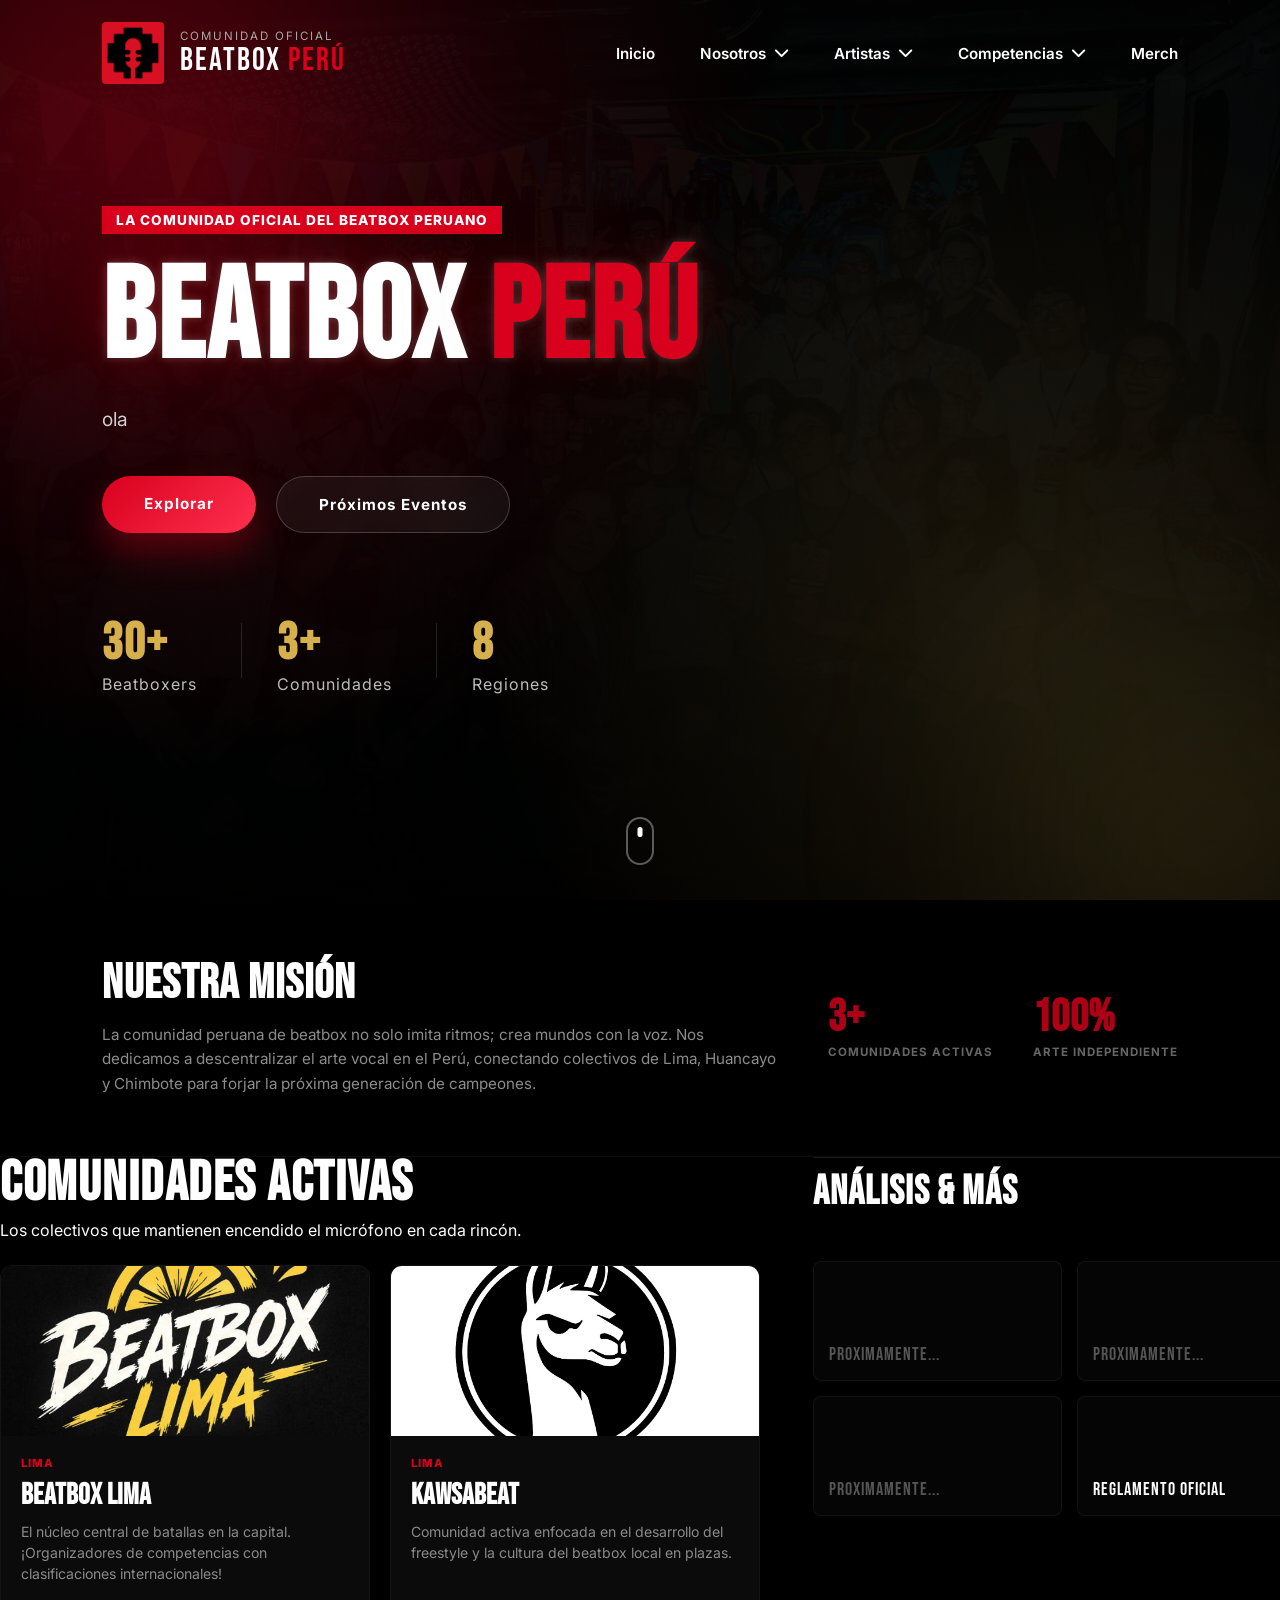
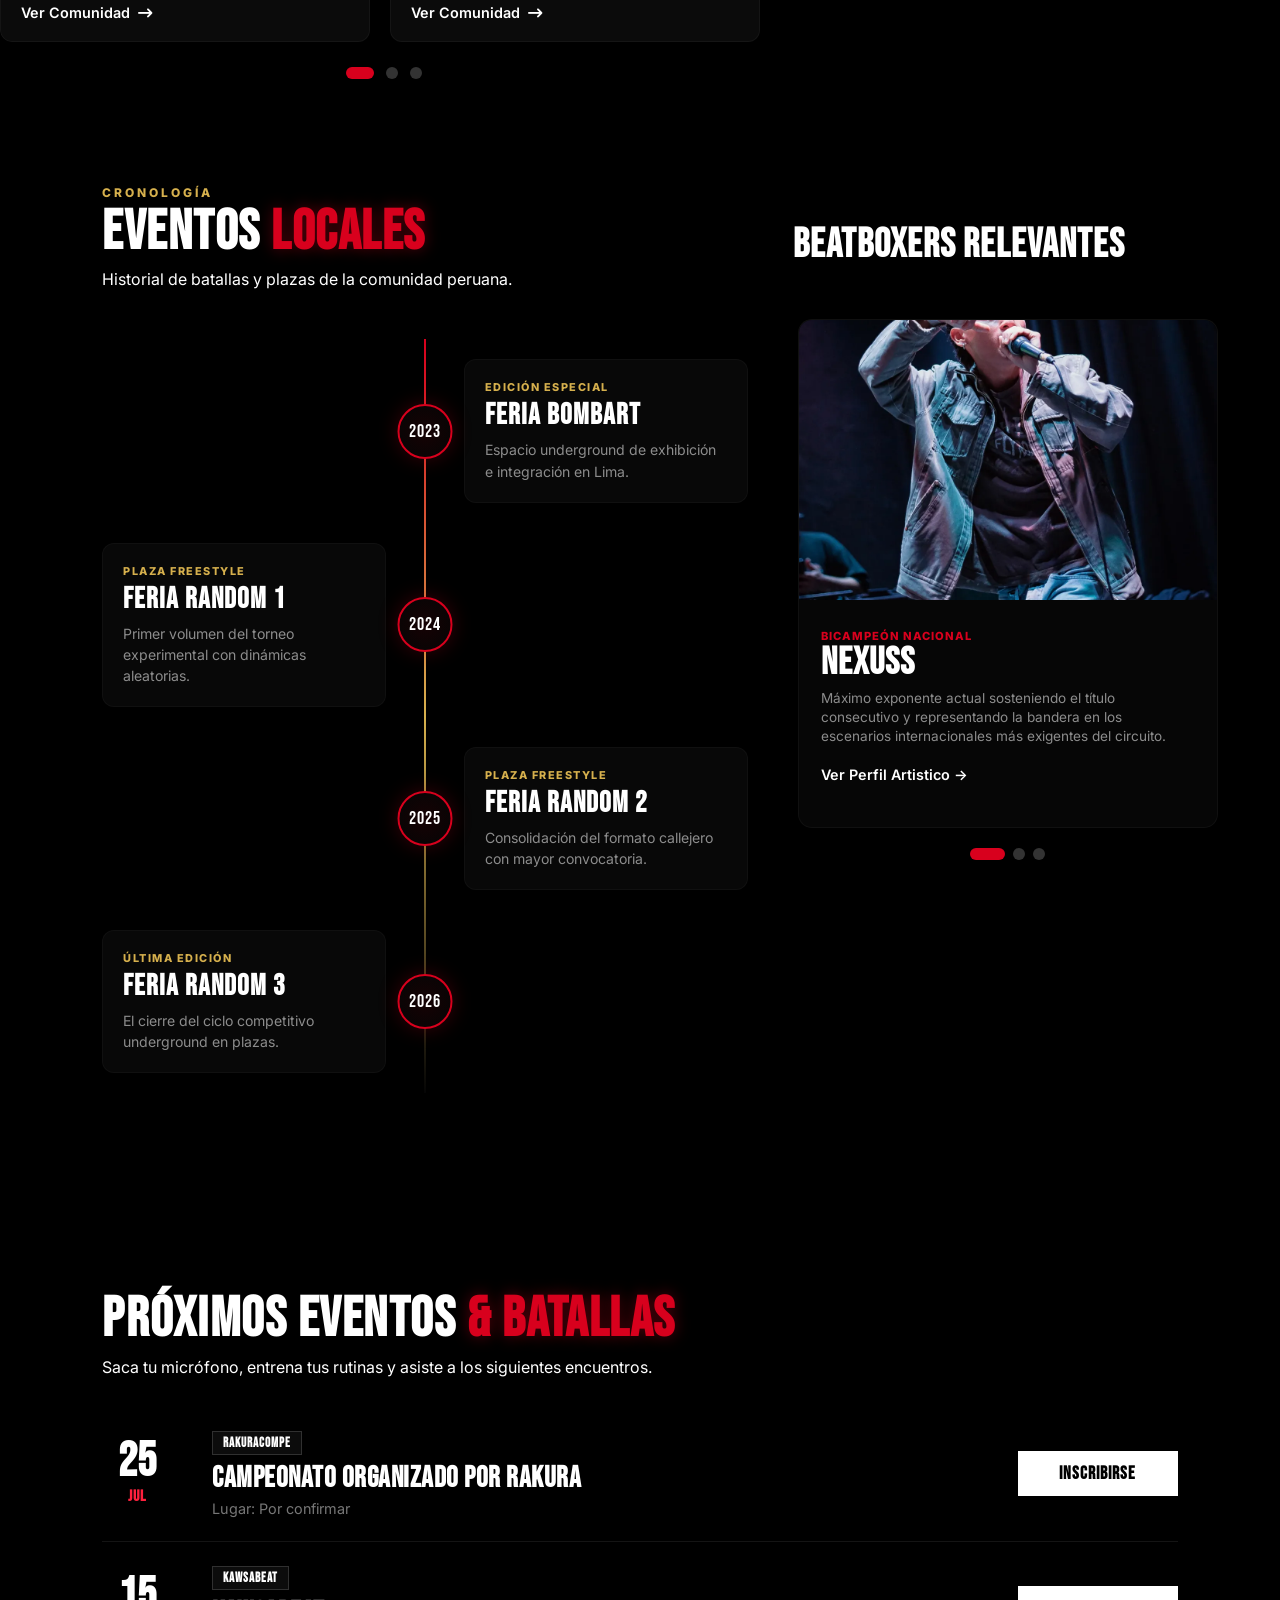
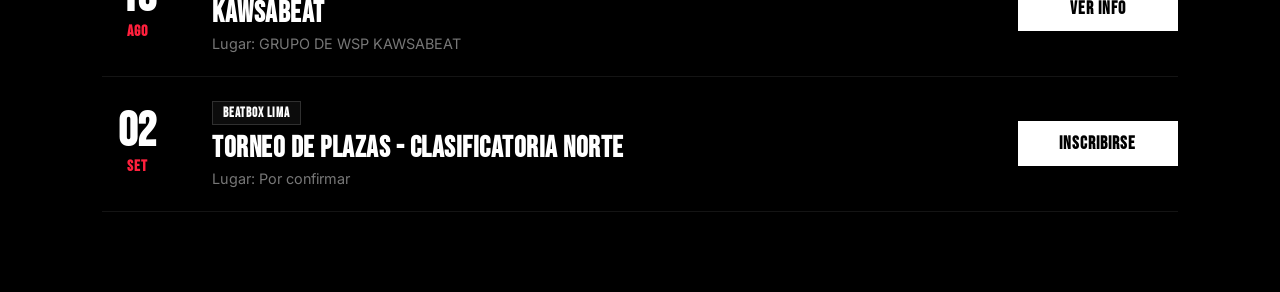
==== commit eebe175a: "Actualizacion de contenido nuevo" ====
--- a/index.html
+++ b/index.html
@@ -83,7 +83,7 @@
         <img src="PICS/beatboxperu_escudo.png" class="hero-logo" alt="Escudo Beatbox Perú" onerror="this.style.display='none'">
         <span class="hero-tag">LA COMUNIDAD OFICIAL DEL BEATBOX PERUANO</span>
         <h1>BEATBOX <span>PERÚ</span></h1>
-        <p id="heroPhrase">ojerekuidateporfabor:C</p>
+        <p id="heroPhrase">ola</p>
 
         <div class="hero-buttons">
             <a href="#historia" class="btn-primary">Explorar</a>
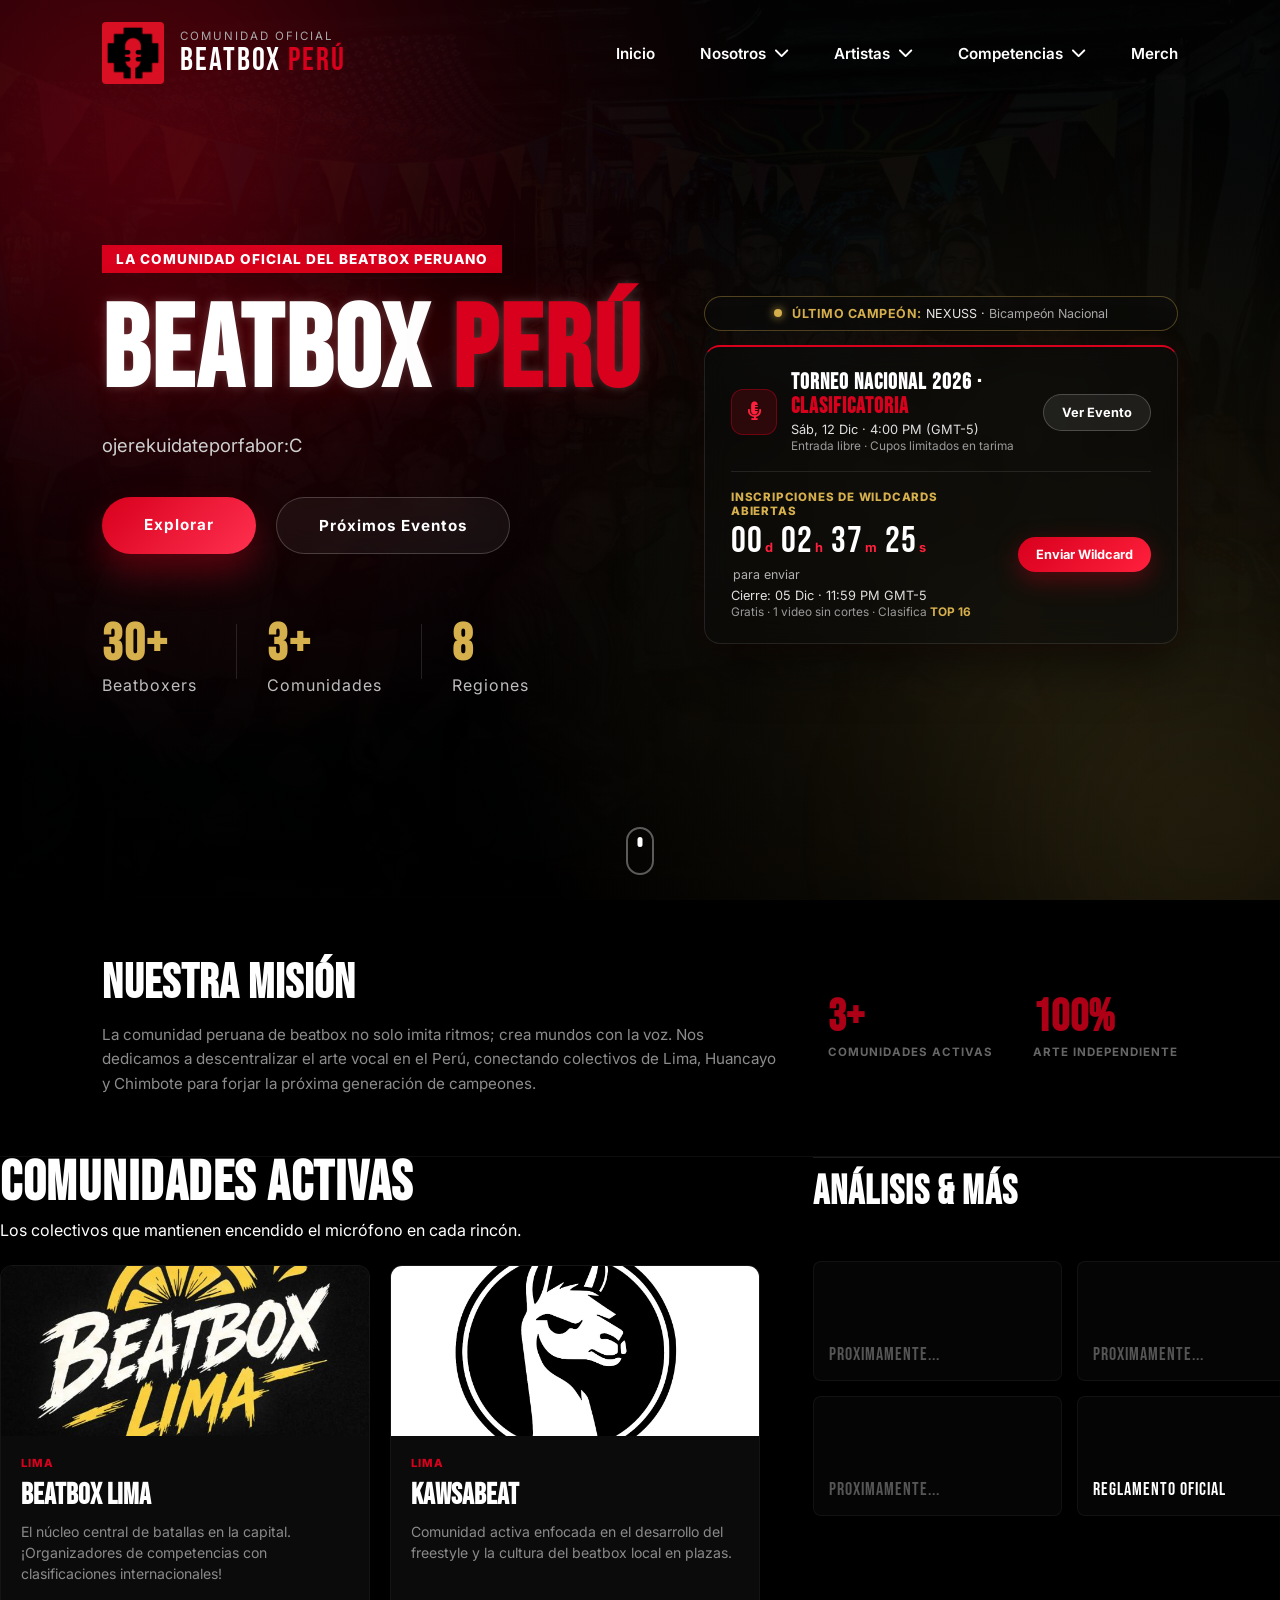
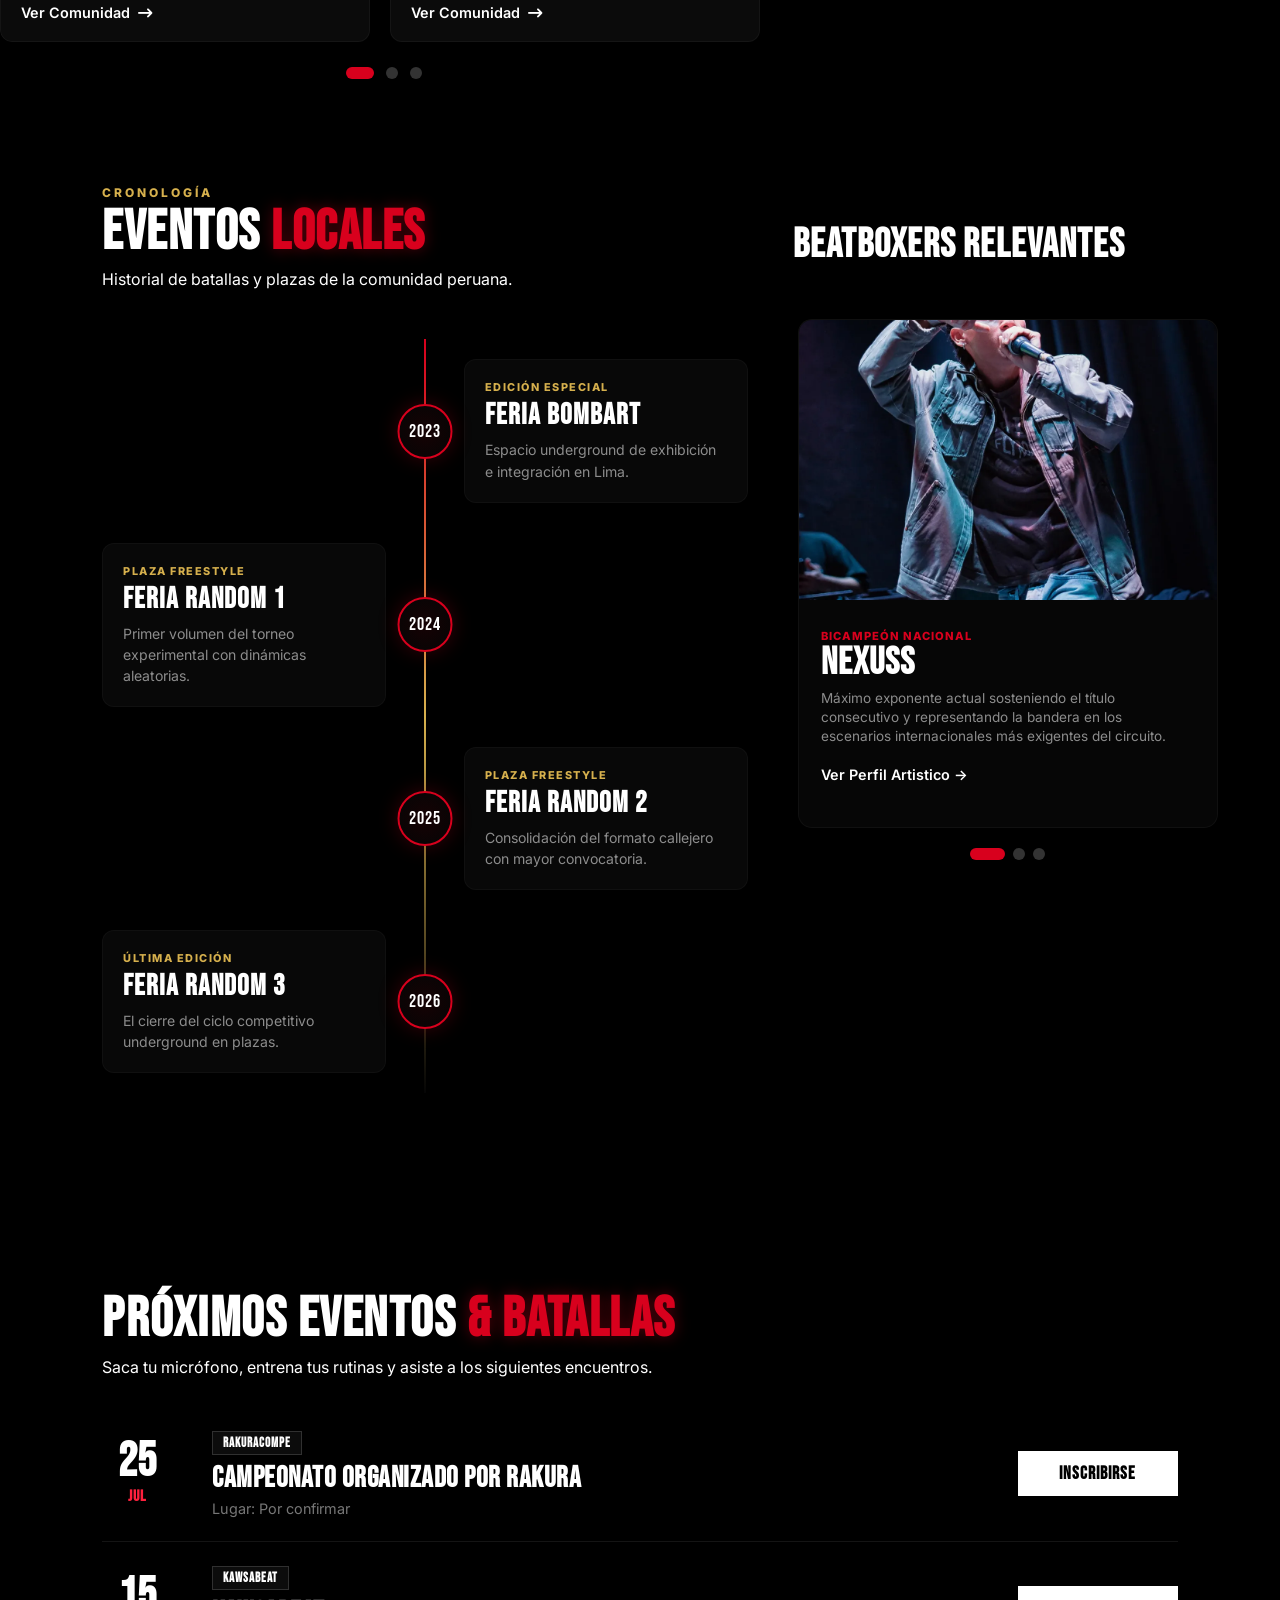
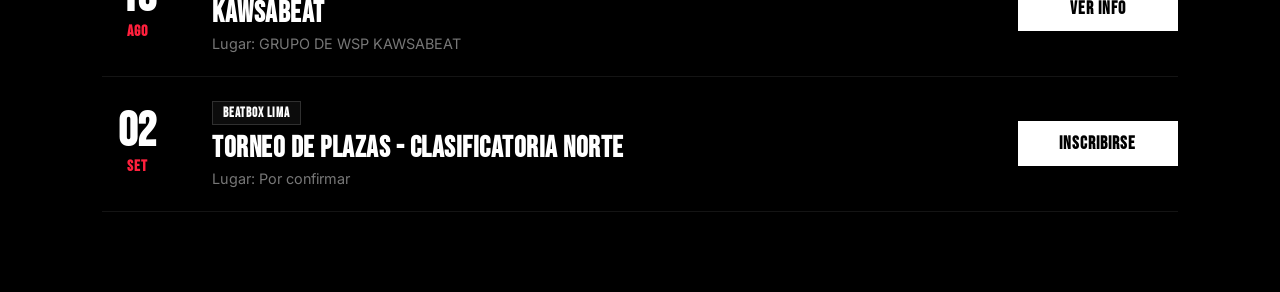
==== commit bb32a203: "Actualizacion de contenido nuevo" ====
--- a/index.html
+++ b/index.html
@@ -79,23 +79,86 @@
     <div class="hero-light hero-light-1"></div>
     <div class="hero-light hero-light-2"></div>
 
-    <div class="hero-content">
-        <img src="PICS/beatboxperu_escudo.png" class="hero-logo" alt="Escudo Beatbox Perú" onerror="this.style.display='none'">
-        <span class="hero-tag">LA COMUNIDAD OFICIAL DEL BEATBOX PERUANO</span>
-        <h1>BEATBOX <span>PERÚ</span></h1>
-        <p id="heroPhrase">ola</p>
-
-        <div class="hero-buttons">
-            <a href="#historia" class="btn-primary">Explorar</a>
-            <a href="#competencias" class="btn-secondary">Próximos Eventos</a>
-        </div>
-
-        <div class="hero-stats">
-            <div><h2>30+</h2><span>Beatboxers</span></div>
-            <div><h2>3+</h2><span>Comunidades</span></div>
-            <div><h2>8</h2><span>Regiones</span></div>
-        </div>
-    </div>
+    <div class="hero-main-grid">
+        <!-- Columna Izquierda: Contenido Principal -->
+        <div class="hero-content">
+            <img src="PICS/beatboxperu_escudo.png" class="hero-logo" alt="Escudo Beatbox Perú" onerror="this.style.display='none'">
+            <span class="hero-tag">LA COMUNIDAD OFICIAL DEL BEATBOX PERUANO</span>
+            <h1>BEATBOX <span>PERÚ</span></h1>
+            <p id="heroPhrase">ojerekuidateporfabor:C</p>
+
+            <div class="hero-buttons">
+                <a href="#historia" class="btn-primary">Explorar</a>
+                <a href="#competencias" class="btn-secondary">Próximos Eventos</a>
+            </div>
+
+            <div class="hero-stats">
+                <div><h2>30+</h2><span>Beatboxers</span></div>
+                <div><h2>3+</h2><span>Comunidades</span></div>
+                <div><h2>8</h2><span>Regiones</span></div>
+            </div>
+        </div>
+
+        <!-- Columna Derecha: Contador Wildcards Flotante -->
+        <aside class="hero-wildcard-aside" id="wildcards">
+            <div class="wildcard-news-pill">
+                <span class="news-dot"></span>
+                <p><strong>ÚLTIMO CAMPEÓN:</strong> NEXUSS · <span>Bicampeón Nacional</span></p>
+            </div>
+
+            <div class="wildcard-main-card">
+                <!-- Bloque 1: Próxima Clasificatoria -->
+                <div class="wc-row">
+                    <div class="wc-info-left">
+                        <div class="wc-badge-icon">
+                            <i class="fa-solid fa-microphone-lines"></i>
+                        </div>
+                        <div class="wc-details">
+                            <h3>TORNEO NACIONAL 2026 · <span>CLASIFICATORIA</span></h3>
+                            <p class="wc-date-main">Sáb, 12 Dic · 4:00 PM (GMT-5)</p>
+                            <p class="wc-date-sub">Entrada libre · Cupos limitados en tarima</p>
+                        </div>
+                    </div>
+                    <div class="wc-action-right">
+                        <a href="#eventos" class="btn-wc-outline">Ver Evento</a>
+                    </div>
+                </div>
+
+                <div class="wc-divider"></div>
+
+                <!-- Bloque 2: Contador Regresivo de Wildcards -->
+                <div class="wc-row">
+                    <div class="wc-countdown-area">
+                        <span class="wc-status-label">INSCRIPCIONES DE WILDCARDS ABIERTAS</span>
+                        
+                        <div class="wc-timer-display" id="wc-countdown" data-deadline="2026-12-05T23:59:59-05:00">
+                            <div class="wc-time-unit">
+                                <span id="wc-days">00</span><small>d</small>
+                            </div>
+                            <div class="wc-time-unit">
+                                <span id="wc-hours">00</span><small>h</small>
+                            </div>
+                            <div class="wc-time-unit">
+                                <span id="wc-minutes">00</span><small>m</small>
+                            </div>
+                            <div class="wc-time-unit">
+                                <span id="wc-seconds">00</span><small>s</small>
+                            </div>
+                            <span class="wc-left-text">para enviar</span>
+                        </div>
+
+                        <p class="wc-date-main">Cierre: 05 Dic · 11:59 PM GMT-5</p>
+                        <p class="wc-date-sub">Gratis · 1 video sin cortes · Clasifica <strong>TOP 16</strong></p>
+                    </div>
+
+                    <div class="wc-action-right">
+                        <a href="nosotros/contactanos.html" class="btn-wc-primary">Enviar Wildcard</a>
+                    </div>
+                </div>
+            </div>
+        </aside>
+    </div>
+
     <div class="scroll-indicator"><span></span></div>
 </section>
 
@@ -371,5 +434,37 @@
 </section>
 
 <script src="agenda.js"></script>
+<script>
+    (function () {
+        const timerEl = document.getElementById('wc-countdown');
+        if (!timerEl) return;
+
+        const deadline = new Date(timerEl.dataset.deadline).getTime();
+        const pad = (n) => String(Math.max(0, n)).padStart(2, '0');
+
+        function updateCountdown() {
+            const now = Date.now();
+            const diff = deadline - now;
+
+            if (diff <= 0) {
+                timerEl.innerHTML = '<span class="wc-closed-msg">CONVOCATORIA CERRADA · EVALUANDO VIDEOS</span>';
+                return;
+            }
+
+            const days = Math.floor(diff / (1000 * 60 * 60 * 24));
+            const hours = Math.floor((diff / (1000 * 60 * 60)) % 24);
+            const minutes = Math.floor((diff / 1000 / 60) % 60);
+            const seconds = Math.floor((diff / 1000) % 60);
+
+            document.getElementById('wc-days').textContent = pad(days);
+            document.getElementById('wc-hours').textContent = pad(hours);
+            document.getElementById('wc-minutes').textContent = pad(minutes);
+            document.getElementById('wc-seconds').textContent = pad(seconds);
+        }
+
+        updateCountdown();
+        setInterval(updateCountdown, 1000);
+    })();
+</script>
 </body>
-</html>+</html>
--- a/style.css
+++ b/style.css
@@ -193,13 +193,13 @@
 .hero {
     position: relative;
     width: 100%;
-    height: 100vh;
+    min-height: 100vh;
     overflow: hidden;
     display: flex;
     justify-content: flex-start;
     align-items: center;
     background: var(--black);
-    padding: 0 8%;
+    padding: 120px 8% 80px 8%;
 }
 
 .hero-slider, .hero-overlay, .hero-gradient, .hero-noise { position: absolute; inset: 0; }
@@ -237,12 +237,23 @@
 @keyframes lightOne { 0%, 100% { transform: translate(0); } 50% { transform: translate(70px,40px); } }
 @keyframes lightTwo { 0%, 100% { transform: translate(0); } 50% { transform: translate(-70px,-40px); } }
 
+/* Contenedor en 2 columnas dentro del Hero */
+.hero-main-grid {
+    position: relative;
+    z-index: 20;
+    width: 100%;
+    display: flex;
+    align-items: center;
+    justify-content: space-between;
+    gap: 50px;
+}
+
 /* Hero Content */
 .hero-content {
     position: relative;
     z-index: 20;
-    width: 100%;
-    max-width: 900px;
+    flex: 1 1 52%;
+    max-width: 720px;
     text-align: left;
     display: flex;
     flex-direction: column;
@@ -277,16 +288,16 @@
 
 .hero-content h1 {
     font-family: "Bebas Neue", sans-serif;
-    font-size: 8rem;
+    font-size: 7.2rem;
     line-height: .9;
     letter-spacing: 3px;
     color: var(--white);
     text-shadow: 0 0 10px rgba(255,255,255,.2), 0 0 40px rgba(216,0,29,.18), 0 0 90px rgba(216,0,29,.12);
 }
 .hero-content h1 span { color: var(--red); }
-.hero-content p { max-width: 680px; margin-top: 25px; color: #d0d0d0; font-size: 1.2rem; line-height: 1.8; }
-
-.hero-buttons { margin-top: 40px; display: flex; gap: 20px; flex-wrap: wrap; justify-content: flex-start; }
+.hero-content p { max-width: 680px; margin-top: 25px; color: #d0d0d0; font-size: 1.15rem; line-height: 1.8; }
+
+.hero-buttons { margin-top: 35px; display: flex; gap: 20px; flex-wrap: wrap; justify-content: flex-start; }
 .hero-buttons a {
     position: relative;
     overflow: hidden;
@@ -316,14 +327,235 @@
 .btn-secondary { color: var(--white); border: 1px solid rgba(255,255,255,.2); backdrop-filter: blur(12px); background: rgba(255,255,255,.05); }
 .btn-secondary:hover { background: var(--white); color: var(--black); transform: translateY(-6px); }
 
-.hero-stats { margin-top: 80px; display: flex; justify-content: flex-start; gap: 80px; flex-wrap: wrap; width: 100%; }
+.hero-stats { margin-top: 60px; display: flex; justify-content: flex-start; gap: 70px; flex-wrap: wrap; width: 100%; }
 .hero-stats div { position: relative; }
-.hero-stats div::after { content: ""; position: absolute; right: -45px; top: 10px; width: 1px; height: 55px; background: rgba(255,255,255,.12); }
+.hero-stats div::after { content: ""; position: absolute; right: -40px; top: 10px; width: 1px; height: 55px; background: rgba(255,255,255,.12); }
 .hero-stats div:last-child::after { display: none; }
 .hero-stats h2 { font-family: "Bebas Neue", sans-serif; font-size: 3.2rem; color: var(--gold); letter-spacing: 2px; }
 .hero-stats span { color: #bdbdbd; letter-spacing: 1px; }
 
-.scroll-indicator { position: absolute; bottom: 35px; left: 50%; transform: translateX(-50%); z-index: 20; }
+/*====================================================
+  3B. COLUMNA DERECHA HERO: CONTADOR WILDCARDS (GLASS)
+====================================================*/
+.hero-wildcard-aside {
+    flex: 0 1 480px;
+    width: 100%;
+    max-width: 480px;
+    display: flex;
+    flex-direction: column;
+    gap: 14px;
+    animation: heroFade 1.6s ease;
+}
+
+.wildcard-news-pill {
+    background: rgba(12, 12, 12, 0.55);
+    backdrop-filter: blur(12px);
+    -webkit-backdrop-filter: blur(12px);
+    border: 1px solid rgba(214, 176, 77, 0.35);
+    border-radius: 50px;
+    padding: 9px 18px;
+    display: flex;
+    align-items: center;
+    justify-content: center;
+    gap: 10px;
+    text-align: center;
+}
+
+.news-dot {
+    width: 8px;
+    height: 8px;
+    border-radius: 50%;
+    background: var(--gold);
+    box-shadow: 0 0 10px var(--gold);
+    flex-shrink: 0;
+}
+
+.wildcard-news-pill p {
+    font-family: 'Inter', sans-serif;
+    font-size: 0.78rem;
+    color: #e8e8e8;
+    margin: 0;
+}
+
+.wildcard-news-pill strong {
+    color: var(--gold);
+    letter-spacing: 0.5px;
+}
+
+.wildcard-news-pill span {
+    color: #a8a8a8;
+}
+
+.wildcard-main-card {
+    background: rgba(10, 10, 10, 0.52);
+    backdrop-filter: blur(14px);
+    -webkit-backdrop-filter: blur(14px);
+    border: 1px solid rgba(255, 255, 255, 0.1);
+    border-top: 2px solid var(--red);
+    border-radius: 16px;
+    padding: 24px 26px;
+    box-shadow: 0 20px 50px rgba(0, 0, 0, 0.55), 0 0 30px rgba(216, 0, 29, 0.08);
+}
+
+.wc-row {
+    display: flex;
+    align-items: center;
+    justify-content: space-between;
+    gap: 16px;
+}
+
+.wc-divider {
+    height: 1px;
+    width: 100%;
+    background: rgba(255, 255, 255, 0.1);
+    margin: 18px 0;
+}
+
+.wc-info-left {
+    display: flex;
+    align-items: center;
+    gap: 14px;
+}
+
+.wc-badge-icon {
+    width: 46px;
+    height: 46px;
+    border-radius: 12px;
+    background: rgba(216, 0, 29, 0.16);
+    border: 1px solid rgba(216, 0, 29, 0.4);
+    display: flex;
+    align-items: center;
+    justify-content: center;
+    color: var(--red2);
+    font-size: 1.2rem;
+    flex-shrink: 0;
+}
+
+.wc-details h3 {
+    font-family: "Bebas Neue", sans-serif;
+    font-size: 1.35rem;
+    letter-spacing: 1px;
+    color: #ffffff;
+    line-height: 1.1;
+    margin-bottom: 4px;
+}
+
+.wc-details h3 span {
+    color: var(--red);
+}
+
+.wc-status-label {
+    display: inline-block;
+    font-family: 'Inter', sans-serif;
+    font-size: 0.72rem;
+    font-weight: 800;
+    color: var(--gold);
+    letter-spacing: 0.8px;
+    margin-bottom: 6px;
+}
+
+.wc-timer-display {
+    display: flex;
+    align-items: baseline;
+    gap: 8px;
+    margin-bottom: 6px;
+    flex-wrap: wrap;
+}
+
+.wc-time-unit {
+    display: inline-flex;
+    align-items: baseline;
+}
+
+.wc-time-unit span {
+    font-family: "Bebas Neue", sans-serif;
+    font-size: 2.3rem;
+    font-weight: 400;
+    color: #ffffff;
+    line-height: 0.95;
+    letter-spacing: 1px;
+}
+
+.wc-time-unit small {
+    font-family: 'Inter', sans-serif;
+    font-size: 0.8rem;
+    font-weight: 700;
+    color: var(--red2);
+    margin-left: 2px;
+    text-transform: lowercase;
+}
+
+.wc-left-text {
+    font-family: 'Inter', sans-serif;
+    font-size: 0.78rem;
+    color: #b0b0b0;
+    margin-left: 2px;
+}
+
+.wc-closed-msg {
+    font-family: "Bebas Neue", sans-serif;
+    font-size: 1.45rem;
+    color: var(--gold);
+    letter-spacing: 1px;
+}
+
+.wc-date-main {
+    font-family: 'Inter', sans-serif;
+    font-size: 0.8rem;
+    color: #e0e0e0;
+    margin-bottom: 2px;
+}
+
+.wc-date-sub {
+    font-family: 'Inter', sans-serif;
+    font-size: 0.74rem;
+    color: #9a9a9a;
+}
+
+.wc-date-sub strong {
+    color: var(--gold);
+}
+
+.wc-action-right {
+    flex-shrink: 0;
+}
+
+.btn-wc-primary,
+.btn-wc-outline {
+    display: inline-block;
+    padding: 10px 18px;
+    border-radius: 50px;
+    font-family: 'Inter', sans-serif;
+    font-size: 0.8rem;
+    font-weight: 700;
+    text-align: center;
+    transition: all 0.3s ease;
+    white-space: nowrap;
+}
+
+.btn-wc-primary {
+    background: linear-gradient(135deg, var(--red), #ff203d);
+    color: #ffffff;
+    box-shadow: 0 8px 25px rgba(216, 0, 29, 0.35);
+}
+
+.btn-wc-primary:hover {
+    transform: translateY(-2px);
+    box-shadow: 0 12px 30px rgba(216, 0, 29, 0.55);
+}
+
+.btn-wc-outline {
+    background: rgba(255, 255, 255, 0.08);
+    color: #ffffff;
+    border: 1px solid rgba(255, 255, 255, 0.2);
+}
+
+.btn-wc-outline:hover {
+    background: #ffffff;
+    color: #000000;
+}
+
+.scroll-indicator { position: absolute; bottom: 25px; left: 50%; transform: translateX(-50%); z-index: 20; }
 .scroll-indicator span { display: block; width: 28px; height: 48px; border: 2px solid rgba(255,255,255,.35); border-radius: 30px; position: relative; }
 .scroll-indicator span::before {
     content: "";
@@ -365,7 +597,7 @@
 
 .mission-title { 
     font-family: "Bebas Neue", sans-serif; 
-    font-size: 3rem; /* Tamaño controlado, no gigante */
+    font-size: 3rem;
     line-height: 1; 
     letter-spacing: 1px; 
     color: var(--white); 
@@ -397,8 +629,8 @@
 
 .m-stat-box h3 { 
     font-family: "Bebas Neue", sans-serif; 
-    font-size: 2.8rem; /* Reducido para que se vea sutil y estilizado */
-    color: rgba(216, 0, 29, 0.8); /* Rojo apagado elegante según tu referencia */
+    font-size: 2.8rem;
+    color: rgba(216, 0, 29, 0.8);
     line-height: 1; 
     margin-bottom: 5px; 
     letter-spacing: 0.5px; 
@@ -414,7 +646,6 @@
     line-height: 1.2;
 }
 
-/* Ajuste Responsive básico para móviles */
 @media (max-width: 850px) {
     .mission-horizontal-container {
         flex-direction: column;
@@ -426,29 +657,24 @@
         justify-content: flex-start;
     }
 }
+
 /*====================================================
   5. COMUNIDADES & ANÁLISIS (SPLIT GENERAL)
 ====================================================*/
 .main-split-section {
     background: #000000;
-    /* Agregamos el SVG de fondo */
     background-image: url('../beatbox-peru/PICS/background-beatbox.svg');
-    background-position: center; /* Lo centra */
-    background-repeat: no-repeat; /* Evita que se duplique como mosaico */
-    background-size: cover; /* Hace que cubra toda la sección de lado a lado */
-    
-    /* Si quieres que se vea sutil y no compita con el texto, puedes jugar con la opacidad usando una máscara */
-    /* background-image: linear-gradient(rgba(0,0,0,0.85), rgba(0,0,0,0.85)), url('PICS/fondo-beats.svg'); */
+    background-position: center;
+    background-repeat: no-repeat;
+    background-size: cover;
 }
 .split-wrapper { max-width: 1400px; margin: 0 auto; display: flex; gap: 45px; align-items: flex-start; width: 100%; }
 .split-col-left { flex: 0 0 60%; width: 60%; display: flex; flex-direction: column; }
 .split-header { width: 100%; margin-bottom: 25px; text-align: left; }
-/* ====================================================
-   DISEÑO HOMOGÉNEO DE TÍTULOS PREMIUM (ESTILO HERO)
-==================================================== */
+
 .section-title-premium {
     font-family: "Bebas Neue", sans-serif;
-    font-size: 3.5rem; /* Tamaño grande e imponente igual al Hero */
+    font-size: 3.5rem;
     font-weight: 900;
     color: #ffffff;
     text-transform: uppercase;
@@ -457,7 +683,6 @@
     margin-bottom: 10px;
 }
 
-/* Para los títulos más pequeños de la columna derecha */
 .section-title-premium-small {
     font-family: "Bebas Neue", sans-serif;
     font-size: 2.8rem;
@@ -469,38 +694,10 @@
     margin-bottom: 20px;
 }
 
-/* Efecto de color rojo destacado y resplandor sutil para las palabras clave */
-/* ====================================================
-   DISEÑO HOMOGÉNEO DE TÍTULOS PREMIUM (ESTILO HERO)
-==================================================== */
-.section-title-premium {
-    font-family: "Bebas Neue", sans-serif;
-    font-size: 3.5rem; /* Tamaño grande e imponente igual al Hero */
-    font-weight: 900;
-    color: #ffffff;
-    text-transform: uppercase;
-    letter-spacing: 1.5px;
-    line-height: 0.95;
-    margin-bottom: 10px;
-}
-
-/* Para los títulos más pequeños de la columna derecha */
-.section-title-premium-small {
-    font-family: "Bebas Neue", sans-serif;
-    font-size: 2.8rem;
-    font-weight: 900;
-    color: #ffffff;
-    text-transform: uppercase;
-    letter-spacing: 1px;
-    line-height: 0.95;
-    margin-bottom: 20px;
-}
-
-/* Efecto de color rojo destacado y resplandor sutil para las palabras clave */
 .section-title-premium span,
 .section-title-premium-small span {
     color: var(--red, #d8001d);
-    text-shadow: 0 0 15px rgba(216, 0, 29, 0.4); /* Replicamos el brillo del Hero */
+    text-shadow: 0 0 15px rgba(216, 0, 29, 0.4);
 }
 
 /* Carrusel Radio */
@@ -608,14 +805,12 @@
   7. SECCIÓN ASIMÉTRICA: TIMELINE & ARTISTAS COMPACTOS
 ====================================================*/
 .content-split-artists { 
-    /* Cambiamos el negro plano por el fondo con tu SVG */
     background: #000000 url('../beatbox-peru/PICS/background-beatbox.svg') no-repeat center center; 
     background-size: cover;
     padding: 100px 8% 120px 8%; 
 }
 .content-split-artists .split-wrapper { display: flex; gap: 45px; align-items: flex-start; width: 100%; }
 
-/* Proporciones perfectas alineadas con el bloque superior */
 .content-split-artists .split-col-left { flex: 0 0 60%; width: 60%; }
 .content-split-artists .split-col-right { flex: 0 0 40%; width: 40%; border-top: none !important; padding-top: 0 !important; }
 
@@ -673,21 +868,18 @@
 .timeline-zigzag-node:hover .node-glow-circle { transform: translateX(-50%) scale(1.08); }
 .timeline-zigzag-node:hover .node-card-content { background: #0c0c0c; border-color: rgba(216, 0, 29, 0.3); }
 
-
 /* ====================================================
    ESTILOS Y ESTRUCTURA DEL CARRUSEL DE BEATBOXERS
 ==================================================== */
 .artist-solo-carousel { width: 100%; max-width: 420px; margin: 0 auto; position: relative; }
 .artist-solo-carousel input[type="radio"] { display: none; }
 
-/* El Riel Desplazable Único */
 .artist-solo-carousel .artist-solo-track { 
     display: flex; 
-    width: 300%; /* Espacio horizontal exacto para 3 tarjetas */
+    width: 300%;
     transition: transform 0.6s cubic-bezier(0.25, 1, 0.5, 1); 
 }
 
-/* Tarjeta Individual limpia */
 .solo-artist-card { 
     flex: 0 0 33.3333%; 
     width: 33.3333%; 
@@ -706,14 +898,10 @@
 .premium-artist-meta h3 { font-family: "Bebas Neue", sans-serif; font-size: 2.4rem; margin-bottom: 6px; line-height: 1; color: #ffffff; letter-spacing: 1px; }
 .premium-artist-meta p { font-family: 'Inter', sans-serif; font-size: 0.85rem; line-height: 1.4; color: #8c8c8c; margin-bottom: 18px; }
 
-/* ====================================================
-   LÓGICA INTERACTIVA DE DESPLAZAMIENTO (CSS PURO)
-==================================================== */
 #artist-1:checked ~ .carousel-native-window .artist-solo-track { transform: translateX(0%); }
 #artist-2:checked ~ .carousel-native-window .artist-solo-track { transform: translateX(-33.3333%); }
 #artist-3:checked ~ .carousel-native-window .artist-solo-track { transform: translateX(-66.6666%); }
 
-/* Paginación Activa Carrusel Premium */
 .premium-dots { display: flex; justify-content: center; gap: 8px; margin-top: 20px; width: 100%; }
 .premium-dots .dot-btn { width: 12px; height: 12px; border-radius: 50%; background: rgba(255, 255, 255, 0.2); cursor: pointer; transition: all 0.3s ease; }
 
@@ -750,8 +938,6 @@
 /* ====================================================
    FIX DE ALINEACIÓN PARA LA COLUMNA DERECHA
    ==================================================== */
-
-/* 1. Aseguramos que el contenedor derecho respete su propia grilla */
 .split-col-right, 
 .right-column-wrapper {
     width: 100% !important;
@@ -764,7 +950,6 @@
     align-items: flex-start !important;
 }
 
-/* 2. Forzamos a que todos los títulos y elementos dentro de la derecha arranquen alineados al mismo filo */
 .split-col-right h2,
 .split-col-right .section-title-premium,
 .right-column-wrapper h2,
@@ -775,7 +960,6 @@
     width: 100% !important;
 }
 
-/* 3. Limpiamos cualquier margen lateral huérfano en los carruseles o cajas de la derecha */
 .split-col-right .carousel-container,
 .split-col-right .card-grid,
 .right-column-wrapper .carousel-container {
@@ -786,7 +970,6 @@
 /*====================================================
   ALINEAR "BEATBOXERS DESTACADOS" CON "ANÁLISIS Y MÁS"
 ====================================================*/
-
 .artists-section{
     padding: 80px 8% 120px;
 }
@@ -814,11 +997,17 @@
   9. RESPONSIVE / MEDIA QUERIES (CONSOLIDADOS)
 ====================================================*/
 @media (max-width: 1200px) {
+    .hero-main-grid { gap: 30px; }
+    .hero-content h1 { font-size: 6rem; }
+    .hero-wildcard-aside { flex: 0 1 420px; max-width: 420px; }
     .artists-grid-premium { gap: 25px; }
     .artist-card-premium { height: 460px; }
 }
 
 @media (max-width: 1024px) {
+    .hero { height: auto; padding-top: 130px; padding-bottom: 90px; }
+    .hero-main-grid { flex-direction: column; align-items: flex-start; gap: 45px; }
+    .hero-wildcard-aside { max-width: 100%; flex: none; }
     .split-wrapper, .content-split-artists .split-wrapper { flex-direction: column; gap: 40px; }
     .split-col-left, .split-col-right, .content-split-artists .split-col-left, .content-split-artists .split-col-right { width: 100%; flex: 0 0 100%; }
     .custom-card-item { flex: 0 0 calc(100% - 40px); }
@@ -829,7 +1018,7 @@
 @media (max-width: 992px) {
     .menu { display: none; }
     .mobile-btn { display: block; }
-    .hero { padding: 0 5%; }
+    .hero { padding: 120px 5% 80px 5%; }
     .hero-content h1 { font-size: 5rem; }
     .hero-stats { gap: 45px; }
     .hero-stats div::after { display: none; }
@@ -843,6 +1032,8 @@
 }
 
 @media (max-width: 768px) {
+    .wc-row { flex-direction: column; align-items: flex-start; gap: 14px; }
+    .wc-action-right, .btn-wc-primary, .btn-wc-outline { width: 100%; }
     .artists-grid-premium { grid-template-columns: 1fr; gap: 30px; }
     .artist-card-premium { height: 450px; }
     
@@ -857,4 +1048,4 @@
     .event-row-premium { flex-direction: column; align-items: flex-start; gap: 20px; }
     .event-details-box { padding: 0; }
     .event-action-box { width: 100%; justify-content: center; }
-}+}
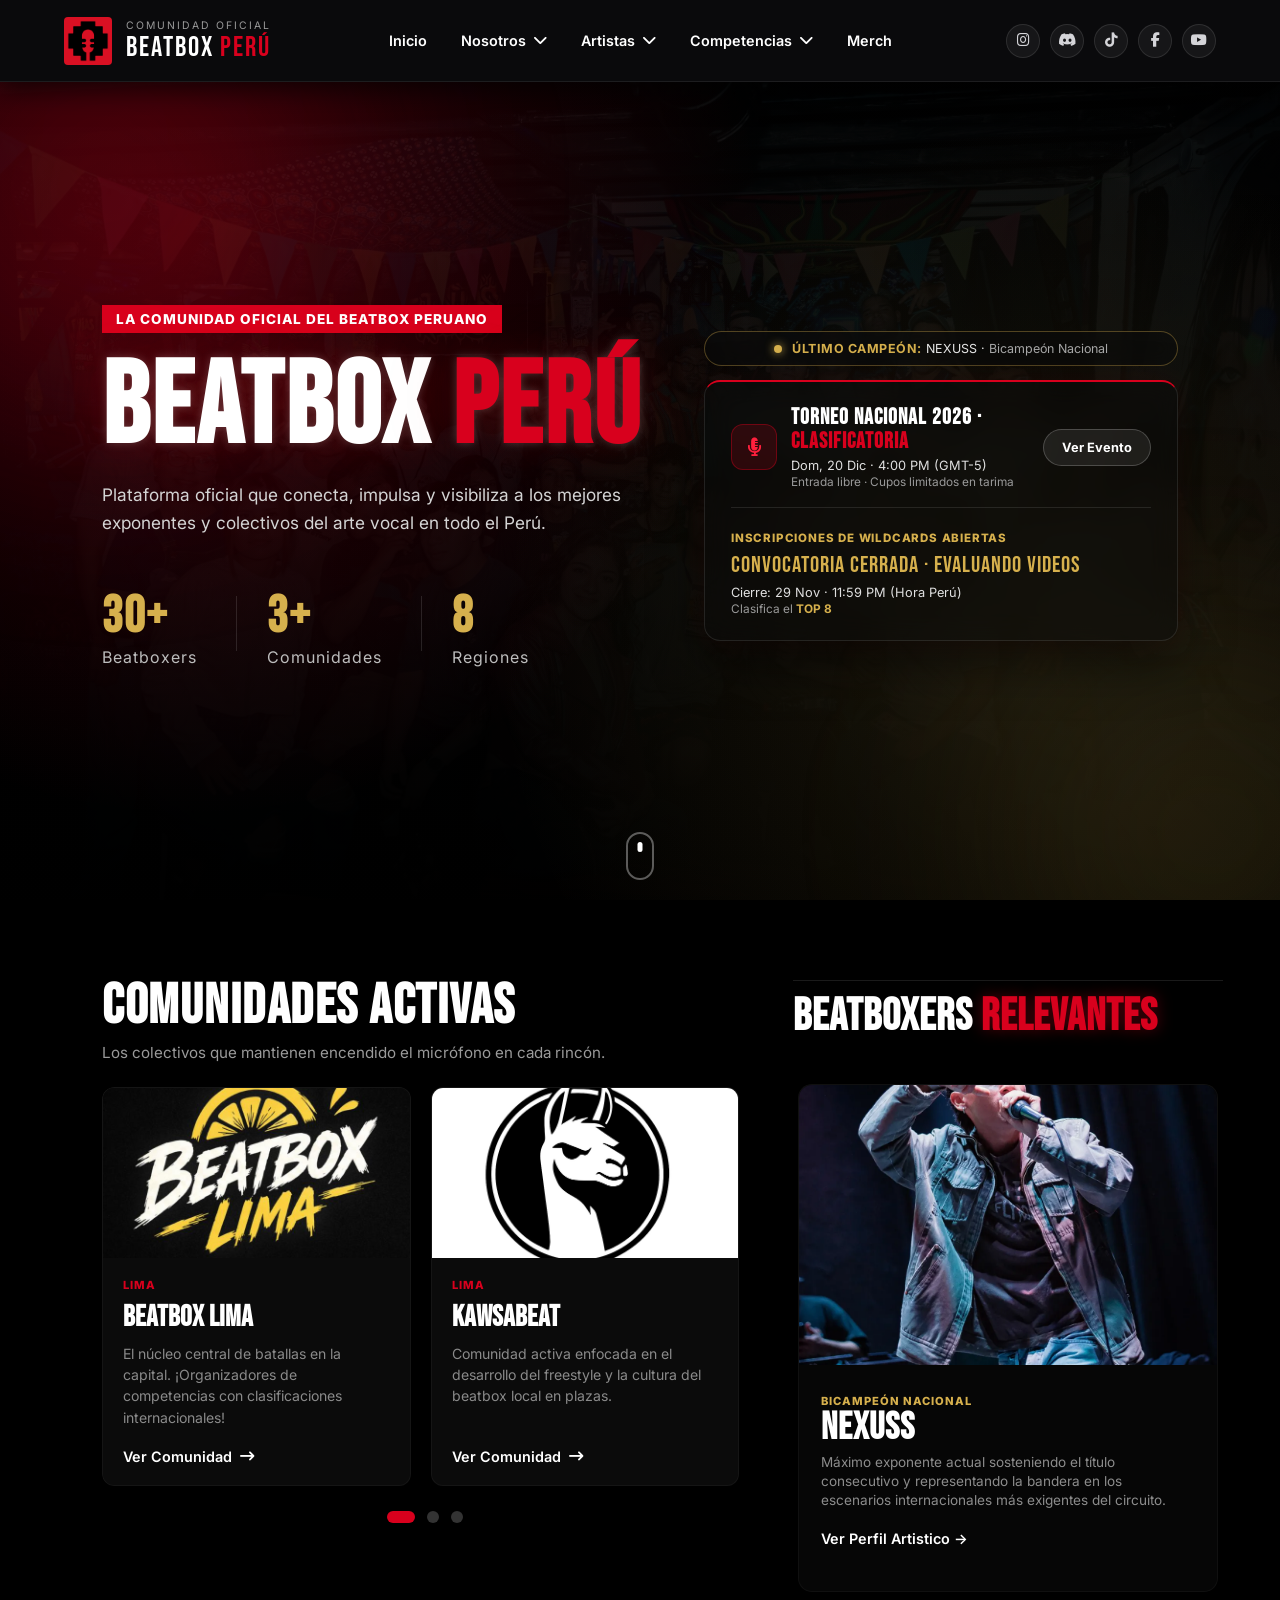
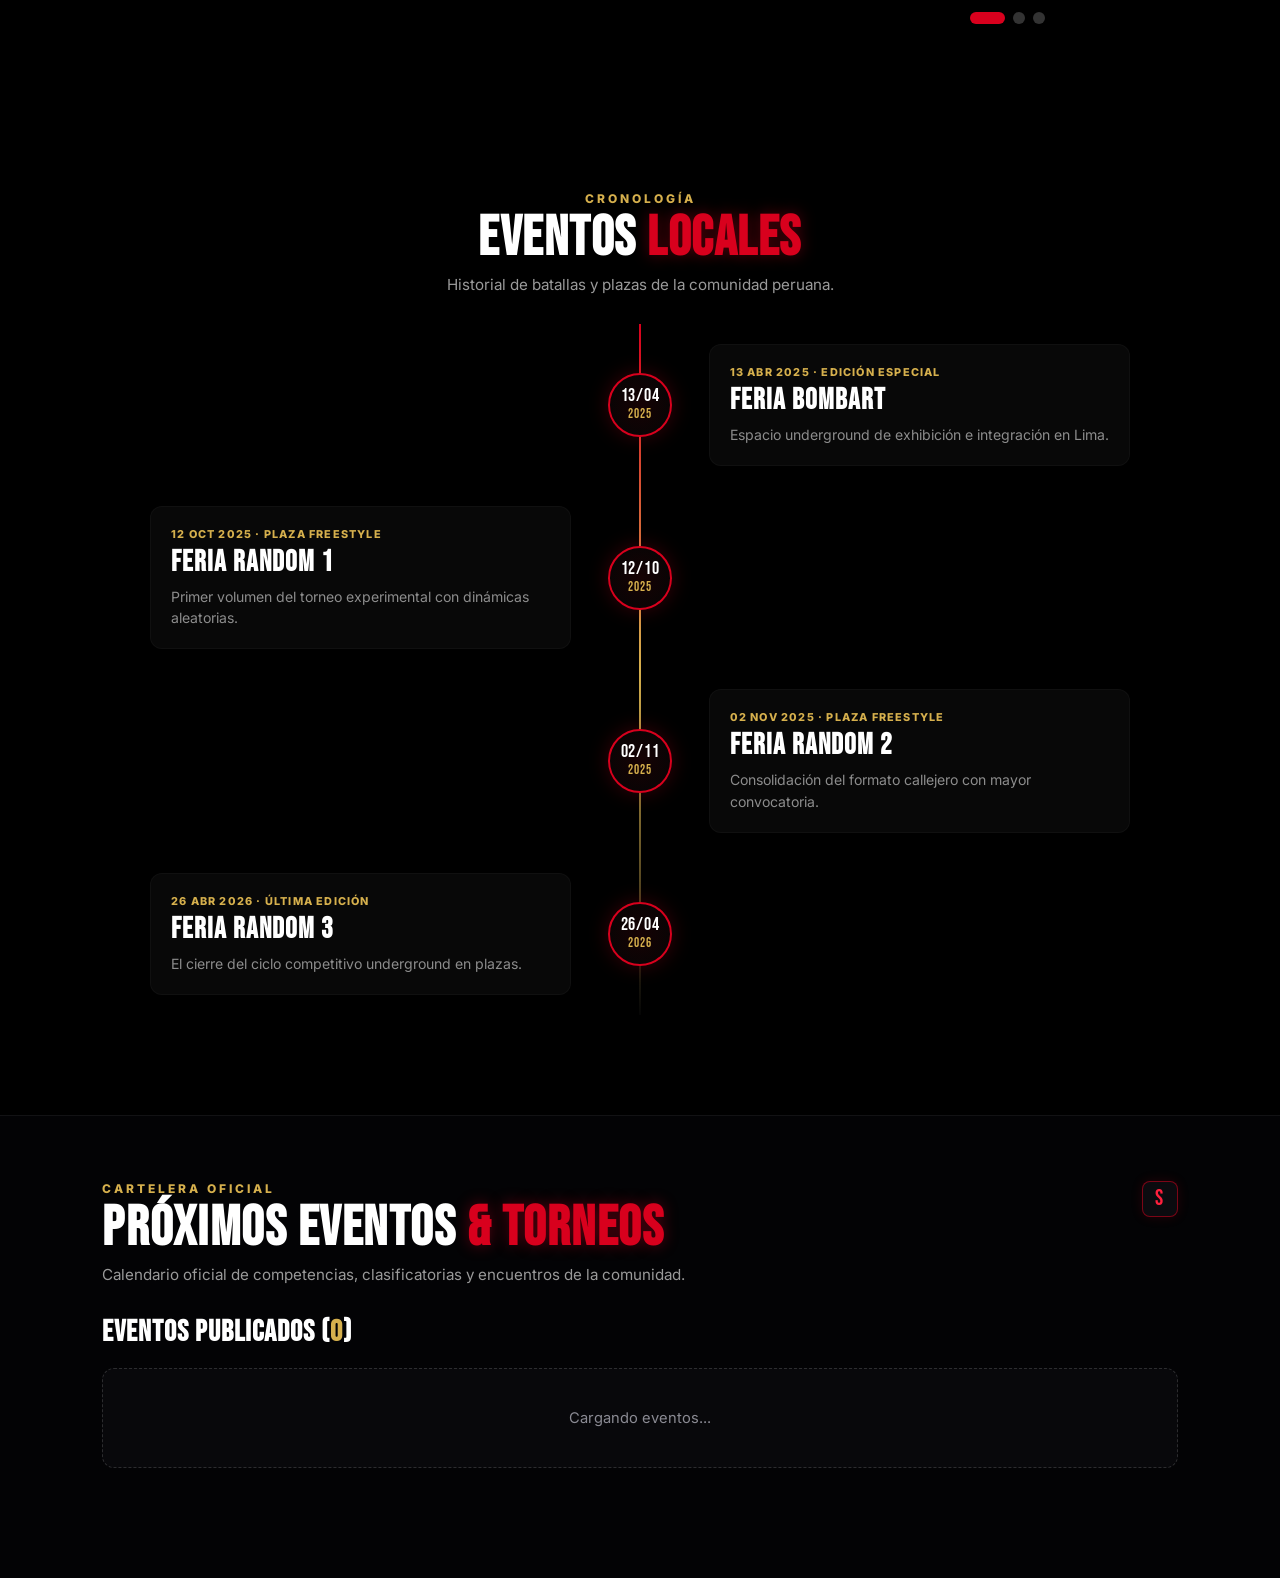
==== commit aed22cbd: "Actualizacion de contenido nuevo" ====
--- a/index.html
+++ b/index.html
@@ -17,7 +17,7 @@
 <div class="spotlight"></div>
 
 <!-- =========================
-        NAVBAR (NAVEGACIÓN)
+        NAVBAR (NAVEGACIÓN FIJA Y SÓLIDA)
 ========================== -->
 <header class="navbar" id="navbar">
     <div class="logo-area">
@@ -30,7 +30,7 @@
         </a>
     </div>
 
-    <nav>
+    <nav class="nav-center">
         <ul class="menu">
             <li><a href="#">Inicio</a></li>
             <li class="dropdown">
@@ -51,20 +51,28 @@
                 <a href="#">Competencias <i class="fa-solid fa-chevron-down"></i></a>
                 <ul class="submenu">
                     <li><a href="#campeonatos">Campeonatos</a></li>
-                    <li><a href="#eventos">Eventos</a></li>
+                    <li><a href="#eventos-comunidad">Eventos</a></li>
                 </ul>
             </li>
             <li><a href="#">Merch</a></li>
         </ul>
     </nav>
 
+    <div class="nav-socials">
+        <a href="https://www.instagram.com/beatboxperunacional/" target="_blank" rel="noopener noreferrer" aria-label="Instagram"><i class="fa-brands fa-instagram"></i></a>
+        <a href="https://discord.com" target="_blank" rel="noopener noreferrer" aria-label="Discord"><i class="fa-brands fa-discord"></i></a>
+        <a href="https://www.tiktok.com/@beatboxperunacional" target="_blank" rel="noopener noreferrer" aria-label="TikTok"><i class="fa-brands fa-tiktok"></i></a>
+        <a href="https://www.facebook.com/share/19njhVERoM/?mibextid=wwXIfr" target="_blank" rel="noopener noreferrer" aria-label="Facebook"><i class="fa-brands fa-facebook-f"></i></a>
+        <a href="https://www.youtube.com/@beatboxperunacional" target="_blank" rel="noopener noreferrer" aria-label="YouTube"><i class="fa-brands fa-youtube"></i></a>
+    </div>
+
     <div class="mobile-btn">
         <span></span><span></span><span></span>
     </div>
 </header>
 
 <!-- =========================
-            HERO
+            HERO (DEBAJO DEL NAVBAR)
 ========================== -->
 <section class="hero">
     <div class="hero-slider">
@@ -85,12 +93,7 @@
             <img src="PICS/beatboxperu_escudo.png" class="hero-logo" alt="Escudo Beatbox Perú" onerror="this.style.display='none'">
             <span class="hero-tag">LA COMUNIDAD OFICIAL DEL BEATBOX PERUANO</span>
             <h1>BEATBOX <span>PERÚ</span></h1>
-            <p id="heroPhrase">ojerekuidateporfabor:C</p>
-
-            <div class="hero-buttons">
-                <a href="#historia" class="btn-primary">Explorar</a>
-                <a href="#competencias" class="btn-secondary">Próximos Eventos</a>
-            </div>
+            <p class="hero-description">Plataforma oficial que conecta, impulsa y visibiliza a los mejores exponentes y colectivos del arte vocal en todo el Perú.</p>
 
             <div class="hero-stats">
                 <div><h2>30+</h2><span>Beatboxers</span></div>
@@ -115,12 +118,12 @@
                         </div>
                         <div class="wc-details">
                             <h3>TORNEO NACIONAL 2026 · <span>CLASIFICATORIA</span></h3>
-                            <p class="wc-date-main">Sáb, 12 Dic · 4:00 PM (GMT-5)</p>
+                            <p class="wc-date-main">Dom, 20 Dic · 4:00 PM (GMT-5)</p>
                             <p class="wc-date-sub">Entrada libre · Cupos limitados en tarima</p>
                         </div>
                     </div>
                     <div class="wc-action-right">
-                        <a href="#eventos" class="btn-wc-outline">Ver Evento</a>
+                        <a href="https://www.instagram.com/p/DfgEXszzP4f/" target="_blank" rel="noopener noreferrer" class="btn-wc-outline">Ver Evento</a>
                     </div>
                 </div>
 
@@ -131,7 +134,7 @@
                     <div class="wc-countdown-area">
                         <span class="wc-status-label">INSCRIPCIONES DE WILDCARDS ABIERTAS</span>
                         
-                        <div class="wc-timer-display" id="wc-countdown" data-deadline="2026-12-05T23:59:59-05:00">
+                        <div class="wc-timer-display" id="wc-countdown" data-deadline="2026-11-29T23:59:59-05:00">
                             <div class="wc-time-unit">
                                 <span id="wc-days">00</span><small>d</small>
                             </div>
@@ -147,12 +150,8 @@
                             <span class="wc-left-text">para enviar</span>
                         </div>
 
-                        <p class="wc-date-main">Cierre: 05 Dic · 11:59 PM GMT-5</p>
-                        <p class="wc-date-sub">Gratis · 1 video sin cortes · Clasifica <strong>TOP 16</strong></p>
-                    </div>
-
-                    <div class="wc-action-right">
-                        <a href="nosotros/contactanos.html" class="btn-wc-primary">Enviar Wildcard</a>
+                        <p class="wc-date-main">Cierre: 29 Nov · 11:59 PM (Hora Perú)</p>
+                        <p class="wc-date-sub">Clasifica el <strong>TOP 8</strong></p>
                     </div>
                 </div>
             </div>
@@ -162,35 +161,13 @@
     <div class="scroll-indicator"><span></span></div>
 </section>
 
-<section class="mission-section">
-    <div class="mission-horizontal-container">
-        <!-- Bloque Izquierdo: Texto -->
-        <div class="mission-content-left">
-            <h2 class="mission-title">Nuestra Misión</h2>
-            <p class="mission-text">La comunidad peruana de beatbox no solo imita ritmos; crea mundos con la voz. Nos dedicamos a descentralizar el arte vocal en el Perú, conectando colectivos de Lima, Huancayo y Chimbote para forjar la próxima generación de campeones.</p>
-        </div>
-        
-        <!-- Bloque Derecho: Estadísticas compactas -->
-        <div class="mission-stats-right">
-            <div class="m-stat-box">
-                <h3>3+</h3>
-                <span>Comunidades Activas</span>
-            </div>
-            <div class="m-stat-box">
-                <h3>100%</h3>
-                <span>Arte Independiente</span>
-            </div>
-        </div>
-    </div>
-</section>
-
-<!-- ==========================================
-      SECCIÓN COMBINADA: COMUNIDADES & ANÁLISIS
-=========================================== -->
+<!-- =========================================================
+      SECCIÓN COMBINADA: COMUNIDADES & BEATBOXERS RELEVANTES
+========================================================== -->
 <section class="main-split-section">
     <div class="split-wrapper">
         
-        <!-- COLUMNA IZQUIERDA: Carrusel -->
+        <!-- COLUMNA IZQUIERDA: Carrusel Comunidades -->
         <div class="split-col-left">
             <div class="split-header">
                 <h2 class="section-title-premium">Comunidades Activas</h2>
@@ -275,94 +252,17 @@
             </div>
         </div>
 
-        <!-- COLUMNA DERECHA: Análisis -->
-        <div class="split-col-right">
-            <div class="split-header">
-                <h2 class="section-title-premium-small">Análisis & Más</h2>
-            </div>
-            <div class="analysis-grid">
-                <div class="analysis-box"><span>PROXIMAMENTE...</span></div>
-                <div class="analysis-box"><span>PROXIMAMENTE...</span></div>
-                <div class="analysis-box"><span>PROXIMAMENTE...</span></div>
-                <div class="analysis-box class-highlight"><span>REGLAMENTO OFICIAL</span></div>
-            </div>
-        </div>
-
-    </div>
-</section>
-
-<!--====================================================
-      SECCIÓN COMBINADA: COMPETENCIAS & EXPONENTES
-====================================================-->
-<section class="main-split-section content-split-artists">
-    <div class="split-wrapper">
-        
-        <!-- COLUMNA IZQUIERDA: TIMELINE EN ZIGZAG -->
-        <div class="split-col-left timeline-zigzag-column">
-            <div class="split-header">
-                <span class="timeline-mini-tag">CRONOLOGÍA</span>
-                <h2 class="section-title-premium">Eventos <span>Locales</span></h2>
-                <p class="section-subtitle-premium">Historial de batallas y plazas de la comunidad peruana.</p>
-            </div>
-            
-            <div class="timeline-zigzag-wrapper">
-                <div class="timeline-center-line"></div>
-
-                <!-- Bloque 1 -->
-                <div class="timeline-zigzag-node left-node">
-                    <div class="node-glow-circle"><span>2023</span></div>
-                    <div class="node-card-content">
-                        <span class="card-mini-label">Edición Especial</span>
-                        <h3>FERIA BOMBART</h3>
-                        <p>Espacio underground de exhibición e integración en Lima.</p>
-                    </div>
-                </div>
-
-                <!-- Bloque 2 -->
-                <div class="timeline-zigzag-node right-node">
-                    <div class="node-glow-circle"><span>2024</span></div>
-                    <div class="node-card-content">
-                        <span class="card-mini-label">Plaza Freestyle</span>
-                        <h3>FERIA RANDOM 1</h3>
-                        <p>Primer volumen del torneo experimental con dinámicas aleatorias.</p>
-                    </div>
-                </div>
-
-                <!-- Bloque 3 -->
-                <div class="timeline-zigzag-node left-node">
-                    <div class="node-glow-circle"><span>2025</span></div>
-                    <div class="node-card-content">
-                        <span class="card-mini-label">Plaza Freestyle</span>
-                        <h3>FERIA RANDOM 2</h3>
-                        <p>Consolidación del formato callejero con mayor convocatoria.</p>
-                    </div>
-                </div>
-
-                <!-- Bloque 4 -->
-                <div class="timeline-zigzag-node right-node">
-                    <div class="node-glow-circle"><span>2026</span></div>
-                    <div class="node-card-content">
-                        <span class="card-mini-label">Última Edición</span>
-                        <h3>FERIA RANDOM 3</h3>
-                        <p>El cierre del ciclo competitivo underground en plazas.</p>
-                    </div>
-                </div>
-            </div>
-        </div>
-
-        <!-- COLUMNA DERECHA: CARRUSEL INDIVIDUAL DE EXPONENTES -->
+        <!-- COLUMNA DERECHA: Beatboxers Relevantes -->
         <div class="split-col-right column-artists-carousel">
             <div class="split-header">
-                <h2 class="section-title-premium-small">Beatboxers Relevantes</h2>
-            </div>
-            
+                <h2 class="section-title-premium-small">Beatboxers <span>Relevantes</span></h2>
+            </div>
+
             <div class="artist-solo-carousel">
-                <!-- Selectores de Radio Invisibles -->
                 <input type="radio" name="artist-slide" id="artist-1" checked>
                 <input type="radio" name="artist-slide" id="artist-2">
                 <input type="radio" name="artist-slide" id="artist-3">
 
-                <!-- Ventana del Carrusel -->
                 <div class="carousel-native-window">
                     <div class="artist-solo-track">
                         
@@ -408,7 +308,6 @@
                     </div>
                 </div>
 
-                <!-- Paginación / Controles -->
                 <div class="carousel-dots premium-dots">
                     <label for="artist-1" class="dot-btn"></label>
                     <label for="artist-2" class="dot-btn"></label>
@@ -421,19 +320,172 @@
 </section>
 
 <!--====================================================
-            SECCIÓN: PRÓXIMOS EVENTOS & BATALLAS
+      SECCIÓN: EVENTOS LOCALES (CRONOLOGÍA EN ZIGZAG)
 ====================================================-->
-<section class="events-section-premium">
-    <div class="events-container">
-        <div class="events-header">
-            <h2 class="section-title-premium">Próximos Eventos <span>& Batallas</span></h2>
-            <p class="section-subtitle-premium">Saca tu micrófono, entrena tus rutinas y asiste a los siguientes encuentros.</p>
+<section class="main-split-section content-split-artists">
+    <div class="split-wrapper single-column-timeline">
+        
+        <div class="split-col-full timeline-zigzag-column">
+            <div class="split-header">
+                <span class="timeline-mini-tag">CRONOLOGÍA</span>
+                <h2 class="section-title-premium">Eventos <span>Locales</span></h2>
+                <p class="section-subtitle-premium">Historial de batallas y plazas de la comunidad peruana.</p>
+            </div>
+            
+            <div class="timeline-zigzag-wrapper">
+                <div class="timeline-center-line"></div>
+
+                <!-- Bloque 1 -->
+                <div class="timeline-zigzag-node left-node">
+                    <div class="node-glow-circle"><span>13/04<br><small>2025</small></span></div>
+                    <div class="node-card-content">
+                        <span class="card-mini-label">13 Abr 2025 · Edición Especial</span>
+                        <h3>FERIA BOMBART</h3>
+                        <p>Espacio underground de exhibición e integración en Lima.</p>
+                    </div>
+                </div>
+
+                <!-- Bloque 2 -->
+                <div class="timeline-zigzag-node right-node">
+                    <div class="node-glow-circle"><span>12/10<br><small>2025</small></span></div>
+                    <div class="node-card-content">
+                        <span class="card-mini-label">12 Oct 2025 · Plaza Freestyle</span>
+                        <h3>FERIA RANDOM 1</h3>
+                        <p>Primer volumen del torneo experimental con dinámicas aleatorias.</p>
+                    </div>
+                </div>
+
+                <!-- Bloque 3 -->
+                <div class="timeline-zigzag-node left-node">
+                    <div class="node-glow-circle"><span>02/11<br><small>2025</small></span></div>
+                    <div class="node-card-content">
+                        <span class="card-mini-label">02 Nov 2025 · Plaza Freestyle</span>
+                        <h3>FERIA RANDOM 2</h3>
+                        <p>Consolidación del formato callejero con mayor convocatoria.</p>
+                    </div>
+                </div>
+
+                <!-- Bloque 4 -->
+                <div class="timeline-zigzag-node right-node">
+                    <div class="node-glow-circle"><span>26/04<br><small>2026</small></span></div>
+                    <div class="node-card-content">
+                        <span class="card-mini-label">26 Abr 2026 · Última Edición</span>
+                        <h3>FERIA RANDOM 3</h3>
+                        <p>El cierre del ciclo competitivo underground en plazas.</p>
+                    </div>
+                </div>
+            </div>
         </div>
-        <div id="events-dynamic-list" class="events-list-wrapper"></div>
+
     </div>
 </section>
 
-<script src="agenda.js"></script>
+<!--====================================================
+      SECCIÓN: CREAR Y GESTIONAR EVENTOS DE LA COMUNIDAD
+====================================================-->
+<section class="community-events-section" id="eventos-comunidad">
+    <div class="community-events-container">
+        
+        <!-- Barra Superior con el icono cuadrado "S" en la esquina derecha -->
+        <div class="ce-top-bar">
+            <div class="ce-header-text">
+                <span class="timeline-mini-tag">CARTELERA OFICIAL</span>
+                <h2 class="section-title-premium">Próximos Eventos <span>& Torneos</span></h2>
+                <p class="section-subtitle-premium">Calendario oficial de competencias, clasificatorias y encuentros de la comunidad.</p>
+            </div>
+            <div class="ce-header-actions">
+                <button type="button" class="btn-staff-s" id="btnToggleAdmin" title="Acceso Staff / Moderador">
+                    <span>S</span>
+                </button>
+            </div>
+        </div>
+
+        <!-- Ventana de Moderador con Contraseña -->
+        <div class="ce-admin-panel" id="ceAdminPanel" style="display: none;">
+            <div class="ce-admin-inner" id="ceAdminLoginBox">
+                <div class="ce-admin-info">
+                    <i class="fa-solid fa-lock"></i>
+                    <span>Ingresa la clave oficial de administración para habilitar el panel de creación y borrado de eventos:</span>
+                </div>
+                <div class="ce-admin-controls">
+                    <input type="password" id="ceAdminPassword" placeholder="Contraseña de administrador">
+                    <button type="button" class="btn-ce-unlock" id="btnUnlockAdmin">Ingresar</button>
+                </div>
+                <p class="ce-admin-feedback" id="ceAdminFeedback"></p>
+            </div>
+            <div class="ce-admin-active-bar" id="ceAdminActiveBox" style="display: none;">
+                <span><i class="fa-solid fa-circle-check"></i> <strong>MODO MODERADOR ACTIVO:</strong> Ahora puedes crear, publicar o eliminar eventos de la cartelera.</span>
+                <button type="button" class="btn-ce-lock" id="btnLockAdmin">Cerrar Modo Moderador</button>
+            </div>
+        </div>
+
+        <div class="ce-grid" id="ceMainGrid">
+            <!-- Columna Izquierda: Formulario exclusivo para moderadores (Oculto por defecto) -->
+            <div class="ce-form-card" id="ceCreatorColumn" style="display: none;">
+                <h3><i class="fa-solid fa-plus-circle"></i> Crea y Publica Tu Evento</h3>
+                <form id="createEventForm" class="ce-form">
+                    <div class="ce-form-group">
+                        <label for="evTitle">Nombre del Evento / Torneo *</label>
+                        <input type="text" id="evTitle" required placeholder="Ej. Batalla de Plazas Lima Norte">
+                    </div>
+
+                    <div class="ce-form-row">
+                        <div class="ce-form-group">
+                            <label for="evDate">Fecha del Evento *</label>
+                            <input type="date" id="evDate" required>
+                        </div>
+                        <div class="ce-form-group">
+                            <label for="evOrganizer">Colectivo / Organizador *</label>
+                            <input type="text" id="evOrganizer" required placeholder="Ej. Kawsabeat / Beatbox Lima">
+                        </div>
+                    </div>
+
+                    <div class="ce-form-group">
+                        <label for="evJudges">Jueces *</label>
+                        <input type="text" id="evJudges" required placeholder="Ej. Nexuss, Dmhop, El Grande">
+                    </div>
+
+                    <div class="ce-form-group">
+                        <label for="evCompetitors">Competidores Confirmados *</label>
+                        <textarea id="evCompetitors" rows="2" required placeholder="Ej. Top 16 clasificados o lista de inscritos..."></textarea>
+                    </div>
+
+                    <div class="ce-form-group">
+                        <label for="evLocationText">Lugar / Referencia *</label>
+                        <input type="text" id="evLocationText" required placeholder="Ej. Anfiteatro del Parque Kennedy, Miraflores">
+                    </div>
+
+                    <div class="ce-form-row">
+                        <div class="ce-form-group">
+                            <label for="evMapLink">Enlace Google Maps / Ubicación (Opcional)</label>
+                            <input type="url" id="evMapLink" placeholder="https://maps.google.com/...">
+                        </div>
+                        <div class="ce-form-group">
+                            <label for="evFlyerLink">Enlace del Flyer de la Competencia (Opcional)</label>
+                            <input type="url" id="evFlyerLink" placeholder="https://instagram.com/p/...">
+                        </div>
+                    </div>
+
+                    <button type="submit" class="btn-ce-submit" id="btnSubmitEvent">
+                        <i class="fa-solid fa-bullhorn"></i> Publicar Evento en Cartelera
+                    </button>
+                </form>
+            </div>
+
+            <!-- Columna Derecha: Lista de Eventos Publicados -->
+            <div class="ce-list-area">
+                <div class="ce-list-header">
+                    <h3>Eventos Publicados (<span id="ceCount">0</span>)</h3>
+                </div>
+                <div id="communityEventsList" class="ce-cards-stack">
+                    <div class="ce-empty-state">Cargando eventos...</div>
+                </div>
+            </div>
+        </div>
+    </div>
+</section>
+
+<!-- 1. Contador regresivo de Wildcards -->
 <script>
     (function () {
         const timerEl = document.getElementById('wc-countdown');
@@ -466,5 +518,250 @@
         setInterval(updateCountdown, 1000);
     })();
 </script>
+
+<!-- 2. Sistema de Moderación (Staff) + Gestión de Eventos en la Nube (Firebase Firestore) -->
+<script type="module">
+    import { initializeApp } from "https://www.gstatic.com/firebasejs/10.12.2/firebase-app.js";
+    import {
+        getFirestore,
+        collection,
+        addDoc,
+        deleteDoc,
+        doc,
+        onSnapshot,
+        query,
+        orderBy,
+        serverTimestamp
+    } from "https://www.gstatic.com/firebasejs/10.12.2/firebase-firestore.js";
+
+    const firebaseConfig = {
+        apiKey: "AIzaSyA-HVjqM0iFZQYWvEaiS6abe0mIdVPAROE",
+        authDomain: "beatboxperu.firebaseapp.com",
+        projectId: "beatboxperu",
+        storageBucket: "beatboxperu.firebasestorage.app",
+        messagingSenderId: "56621298048",
+        appId: "1:56621298048:web:89393ffc7e5ebf3445d165",
+        measurementId: "G-X38XJ1CVLF"
+    };
+
+    const app = initializeApp(firebaseConfig);
+    const db = getFirestore(app);
+    const eventsCollection = collection(db, "eventos_torneos");
+
+    const ADMIN_PASS = 'beatboxperunacionalstaff2026';
+    let isAdminUnlocked = false;
+    let cloudEvents = [];
+
+    const defaultEvents = [
+        {
+            id: 'ev-default-1',
+            isDefault: true,
+            title: 'TORNEO NACIONAL BEATBOX PERÚ 2026',
+            date: '2026-12-20',
+            organizer: 'Beatbox Perú Oficial',
+            judges: 'Por anunciar',
+            competitors: 'Top 8 Wildcards + Clasificados Regionales',
+            locationText: 'Lima, Perú (Sede Oficial por confirmar)',
+            mapLink: '',
+            flyerLink: 'https://www.instagram.com/p/DfgEXszzP4f/'
+        }
+    ];
+
+    function formatDateBadge(dateStr) {
+        if (!dateStr) return { day: '--', month: '---', year: '' };
+        const months = ['ENE', 'FEB', 'MAR', 'ABR', 'MAY', 'JUN', 'JUL', 'AGO', 'SET', 'OCT', 'NOV', 'DIC'];
+        const parts = dateStr.split('-');
+        if (parts.length !== 3) return { day: dateStr, month: '', year: '' };
+        return {
+            day: parts[2],
+            month: months[parseInt(parts[1], 10) - 1] || '',
+            year: parts[0]
+        };
+    }
+
+    function escapeHTML(str) {
+        const div = document.createElement('div');
+        div.textContent = str || '';
+        return div.innerHTML;
+    }
+
+    function updateModeratorLayout() {
+        const creatorCol = document.getElementById('ceCreatorColumn');
+        const mainGrid = document.getElementById('ceMainGrid');
+        if (isAdminUnlocked) {
+            creatorCol.style.display = 'block';
+            mainGrid.classList.add('is-moderator');
+        } else {
+            creatorCol.style.display = 'none';
+            mainGrid.classList.remove('is-moderator');
+        }
+    }
+
+    function renderEvents() {
+        const listEl = document.getElementById('communityEventsList');
+        const countEl = document.getElementById('ceCount');
+        const allEvents = [...cloudEvents, ...defaultEvents];
+        countEl.textContent = allEvents.length;
+
+        if (allEvents.length === 0) {
+            listEl.innerHTML = '<div class="ce-empty-state">Aún no hay eventos registrados en cartelera.</div>';
+            return;
+        }
+
+        listEl.innerHTML = allEvents.map(ev => {
+            const d = formatDateBadge(ev.date);
+            const mapBtn = ev.mapLink
+                ? `<a href="${escapeHTML(ev.mapLink)}" target="_blank" rel="noopener noreferrer" class="ce-badge-link"><i class="fa-solid fa-location-dot"></i> Ver Ubicación</a>`
+                : '';
+            const flyerBtn = ev.flyerLink
+                ? `<a href="${escapeHTML(ev.flyerLink)}" target="_blank" rel="noopener noreferrer" class="ce-badge-link ce-flyer-link"><i class="fa-solid fa-image"></i> Ver Flyer</a>`
+                : '';
+            const deleteBtn = (isAdminUnlocked && !ev.isDefault)
+                ? `<button type="button" class="btn-ce-delete" data-id="${escapeHTML(ev.id)}"><i class="fa-solid fa-trash-can"></i> Eliminar Evento</button>`
+                : '';
+
+            return `
+                <article class="ce-event-item">
+                    <div class="ce-event-date">
+                        <span class="ce-day">${escapeHTML(d.day)}</span>
+                        <span class="ce-month">${escapeHTML(d.month)}</span>
+                        <span class="ce-year">${escapeHTML(d.year)}</span>
+                    </div>
+                    <div class="ce-event-body">
+                        <div class="ce-event-top-tags">
+                            <span class="ce-org-badge">${escapeHTML(ev.organizer)}</span>
+                            ${deleteBtn}
+                        </div>
+                        <h4>${escapeHTML(ev.title)}</h4>
+                        <div class="ce-meta-grid">
+                            <p><strong><i class="fa-solid fa-gavel"></i> Jueces:</strong> ${escapeHTML(ev.judges)}</p>
+                            <p><strong><i class="fa-solid fa-users"></i> Competidores:</strong> ${escapeHTML(ev.competitors)}</p>
+                            <p><strong><i class="fa-solid fa-map-pin"></i> Lugar:</strong> ${escapeHTML(ev.locationText)} ${mapBtn} ${flyerBtn}</p>
+                        </div>
+                    </div>
+                </article>
+            `;
+        }).join('');
+
+        // Asignar acción de borrado en Firebase
+        listEl.querySelectorAll('.btn-ce-delete').forEach(btn => {
+            btn.addEventListener('click', async () => {
+                if (!isAdminUnlocked) return;
+                const docId = btn.getAttribute('data-id');
+                if (!docId) return;
+                btn.disabled = true;
+                btn.innerHTML = '<i class="fa-solid fa-spinner fa-spin"></i> Eliminando...';
+                try {
+                    await deleteDoc(doc(db, "eventos_torneos", docId));
+                } catch (err) {
+                    console.error("Error eliminando evento:", err);
+                    alert("No se pudo eliminar el evento. Verifica tu conexión.");
+                    btn.disabled = false;
+                }
+            });
+        });
+    }
+
+    // Escuchar eventos en tiempo real desde Firestore
+    const q = query(eventsCollection, orderBy("createdAt", "desc"));
+    onSnapshot(q, (snapshot) => {
+        cloudEvents = snapshot.docs.map(docSnap => ({
+            id: docSnap.id,
+            ...docSnap.data()
+        }));
+        renderEvents();
+    }, (error) => {
+        console.error("Error cargando eventos de Firestore:", error);
+        renderEvents();
+    });
+
+    // Envío de formulario a Firestore (solo moderadores)
+    const form = document.getElementById('createEventForm');
+    const submitBtn = document.getElementById('btnSubmitEvent');
+
+    form.addEventListener('submit', async function (e) {
+        e.preventDefault();
+        if (!isAdminUnlocked) return;
+
+        const title = document.getElementById('evTitle').value.trim();
+        const date = document.getElementById('evDate').value;
+        const organizer = document.getElementById('evOrganizer').value.trim();
+        const judges = document.getElementById('evJudges').value.trim();
+        const competitors = document.getElementById('evCompetitors').value.trim();
+        const locationText = document.getElementById('evLocationText').value.trim();
+        const mapLink = document.getElementById('evMapLink').value.trim();
+        const flyerLink = document.getElementById('evFlyerLink').value.trim();
+
+        submitBtn.disabled = true;
+        submitBtn.innerHTML = '<i class="fa-solid fa-spinner fa-spin"></i> Publicando...';
+
+        try {
+            await addDoc(eventsCollection, {
+                title,
+                date,
+                organizer,
+                judges,
+                competitors,
+                locationText,
+                mapLink,
+                flyerLink,
+                createdAt: serverTimestamp()
+            });
+            form.reset();
+        } catch (err) {
+            console.error("Error publicando evento:", err);
+            alert("No se pudo publicar el evento. Revisa las reglas de Firestore o tu conexión.");
+        } finally {
+            submitBtn.disabled = false;
+            submitBtn.innerHTML = '<i class="fa-solid fa-bullhorn"></i> Publicar Evento en Cartelera';
+        }
+    });
+
+    // Controles de Moderador (Botón cuadrado "S")
+    const btnToggle = document.getElementById('btnToggleAdmin');
+    const adminPanel = document.getElementById('ceAdminPanel');
+    const loginBox = document.getElementById('ceAdminLoginBox');
+    const activeBox = document.getElementById('ceAdminActiveBox');
+    const passInput = document.getElementById('ceAdminPassword');
+    const feedback = document.getElementById('ceAdminFeedback');
+
+    btnToggle.addEventListener('click', () => {
+        adminPanel.style.display = adminPanel.style.display === 'none' ? 'block' : 'none';
+    });
+
+    function tryUnlockAdmin() {
+        if (passInput.value === ADMIN_PASS) {
+            isAdminUnlocked = true;
+            feedback.textContent = '';
+            passInput.value = '';
+            loginBox.style.display = 'none';
+            activeBox.style.display = 'flex';
+            updateModeratorLayout();
+            renderEvents();
+        } else {
+            feedback.textContent = 'Contraseña incorrecta. Acceso denegado.';
+        }
+    }
+
+    document.getElementById('btnUnlockAdmin').addEventListener('click', tryUnlockAdmin);
+    passInput.addEventListener('keydown', (e) => {
+        if (e.key === 'Enter') {
+            e.preventDefault();
+            tryUnlockAdmin();
+        }
+    });
+
+    document.getElementById('btnLockAdmin').addEventListener('click', () => {
+        isAdminUnlocked = false;
+        activeBox.style.display = 'none';
+        loginBox.style.display = 'flex';
+        adminPanel.style.display = 'none';
+        updateModeratorLayout();
+        renderEvents();
+    });
+
+    updateModeratorLayout();
+    renderEvents();
+</script>
 </body>
-</html>
+</html>
--- a/style.css
+++ b/style.css
@@ -16,6 +16,7 @@
     --gray: #b9b9b9;
     --shadow: 0 20px 45px rgba(0,0,0,.45);
     --transition: .45s cubic-bezier(.22,.61,.36,1);
+    --nav-height: 82px;
 }
 
 * {
@@ -35,6 +36,7 @@
     color: var(--white);
     font-family: 'Inter', sans-serif;
     overflow-x: hidden;
+    padding-top: var(--nav-height);
 }
 
 body::before {
@@ -53,17 +55,6 @@
 ::-webkit-scrollbar-thumb { background: linear-gradient(180deg, var(--red), var(--gold)); border-radius: 50px; }
 
 /* Interface Utils */
-.reveal { opacity: 1; transform: translateY(0); transition: 1s ease; }
-.progress-bar {
-    position: fixed;
-    top: 0;
-    left: 0;
-    width: 0%;
-    height: 4px;
-    background: linear-gradient(90deg, #d8001d, #ff3c58, #d6b04d);
-    z-index: 999999;
-    box-shadow: 0 0 18px rgba(216,0,29,.8);
-}
 .spotlight {
     position: fixed;
     width: 700px;
@@ -77,38 +68,43 @@
 }
 
 /*====================================================
-  2. NAVBAR
+  2. NAVBAR FIJO SÓLIDO (LOGO IZQ · MENÚ CENTRO · REDES DER)
 ====================================================*/
 .navbar {
     position: fixed;
     top: 0;
     left: 0;
     width: 100%;
-    padding: 22px 8%;
-    display: flex;
-    justify-content: space-between;
-    align-items: center;
+    height: var(--nav-height);
+    padding: 0 5%;
+    display: grid;
+    grid-template-columns: 1fr auto 1fr;
+    align-items: center;
+    background: #0a0a0c;
+    border-bottom: 1px solid rgba(255, 255, 255, 0.08);
+    box-shadow: 0 8px 25px rgba(0, 0, 0, 0.65);
     z-index: 9999;
     transition: var(--transition);
 }
 
 .navbar.active {
-    padding: 16px 8%;
-    background: rgba(5,5,5,.75);
-    backdrop-filter: blur(20px);
-    border-bottom: 1px solid rgba(255,255,255,.08);
-    box-shadow: 0 15px 40px rgba(0,0,0,.45);
-}
-
-.logo-area .logo { display: flex; align-items: center; gap: 16px; }
-.logo img { width: 62px; height: auto; border-radius: 4px; transition: .4s; }
-.logo:hover img { transform: rotate(-10deg) scale(1.06); }
+    background: rgba(10, 10, 12, 0.96);
+    backdrop-filter: blur(16px);
+}
+
+.logo-area {
+    justify-self: start;
+}
+
+.logo-area .logo { display: flex; align-items: center; gap: 14px; }
+.logo img { width: 48px; height: auto; border-radius: 4px; transition: .4s; }
+.logo:hover img { transform: rotate(-8deg) scale(1.06); }
 .logo-text { display: flex; flex-direction: column; }
-.logo-top { color: #a8a8a8; font-size: .72rem; letter-spacing: 2px; text-transform: uppercase; }
+.logo-top { color: #9a9a9a; font-size: .65rem; letter-spacing: 2px; text-transform: uppercase; }
 
 .logo-text h2 {
     font-family: "Bebas Neue", sans-serif;
-    font-size: 2rem;
+    font-size: 1.75rem;
     font-weight: 400;
     color: var(--white);
     letter-spacing: 2px;
@@ -117,17 +113,25 @@
 }
 .logo-text h2 span { color: var(--red); }
 
-.menu { display: flex; gap: 45px; }
+.nav-center {
+    justify-self: center;
+}
+
+.menu { display: flex; gap: 34px; align-items: center; }
 .menu > li { position: relative; }
 .menu > li > a {
     color: var(--white);
-    font-size: .95rem;
+    font-size: .9rem;
     font-weight: 600;
     display: flex;
     align-items: center;
-    gap: 8px;
+    gap: 7px;
     position: relative;
     transition: .3s;
+}
+
+.menu > li > a:hover {
+    color: var(--red2);
 }
 
 .menu > li > a::after {
@@ -144,28 +148,29 @@
 
 .submenu {
     position: absolute;
-    top: 45px;
+    top: 42px;
     left: 0;
-    width: 260px;
-    padding: 15px;
-    background: rgba(15,15,15,.88);
+    width: 250px;
+    padding: 12px;
+    background: rgba(14,14,16,.96);
     backdrop-filter: blur(18px);
     border: 1px solid rgba(255,255,255,.08);
-    border-radius: 18px;
-    box-shadow: 0 20px 50px rgba(0,0,0,.55);
+    border-radius: 14px;
+    box-shadow: 0 20px 50px rgba(0,0,0,.7);
     opacity: 0;
     visibility: hidden;
-    transform: translateY(20px);
+    transform: translateY(15px);
     transition: var(--transition);
 }
 .dropdown:hover .submenu { opacity: 1; visibility: visible; transform: translateY(0); }
-.submenu li { margin: 6px 0; }
+.submenu li { margin: 4px 0; }
 
 .submenu a {
     display: block;
-    padding: 15px 18px;
+    padding: 12px 16px;
     color: var(--white);
-    border-radius: 12px;
+    font-size: 0.88rem;
+    border-radius: 10px;
     transition: .35s;
     position: relative;
     overflow: hidden;
@@ -182,24 +187,55 @@
     transform: scaleY(0);
     transition: .35s;
 }
-.submenu a:hover { background: rgba(255,255,255,.05); padding-left: 28px; }
+.submenu a:hover { background: rgba(255,255,255,.06); padding-left: 24px; }
 .submenu a:hover::before { transform: scaleY(1); }
-.mobile-btn { display: none; width: 40px; cursor: pointer; }
-.mobile-btn span { display: block; height: 3px; margin: 7px 0; border-radius: 20px; background: var(--white); transition: .35s; }
+
+/* Redes Sociales en la derecha del Navbar */
+.nav-socials {
+    justify-self: end;
+    display: flex;
+    align-items: center;
+    gap: 10px;
+}
+
+.nav-socials a {
+    width: 34px;
+    height: 34px;
+    border-radius: 50%;
+    background: rgba(255, 255, 255, 0.05);
+    border: 1px solid rgba(255, 255, 255, 0.1);
+    color: #d4d4d8;
+    display: flex;
+    align-items: center;
+    justify-content: center;
+    font-size: 0.9rem;
+    transition: all 0.3s ease;
+}
+
+.nav-socials a:hover {
+    background: var(--red);
+    border-color: var(--red);
+    color: #ffffff;
+    transform: translateY(-2px);
+    box-shadow: 0 5px 15px rgba(216, 0, 29, 0.4);
+}
+
+.mobile-btn { display: none; width: 36px; cursor: pointer; justify-self: end; }
+.mobile-btn span { display: block; height: 3px; margin: 6px 0; border-radius: 20px; background: var(--white); transition: .35s; }
 
 /*====================================================
-  3. HERO SECCIÓN
+  3. HERO SECCIÓN (DEBAJO DE LA BARRA SIN SOLAPARSE)
 ====================================================*/
 .hero {
     position: relative;
     width: 100%;
-    min-height: 100vh;
+    min-height: calc(100vh - var(--nav-height));
     overflow: hidden;
     display: flex;
     justify-content: flex-start;
     align-items: center;
     background: var(--black);
-    padding: 120px 8% 80px 8%;
+    padding: 60px 8% 70px 8%;
 }
 
 .hero-slider, .hero-overlay, .hero-gradient, .hero-noise { position: absolute; inset: 0; }
@@ -209,16 +245,17 @@
     width: 100%;
     height: 100%;
     object-fit: cover;
+    object-position: center top;
     opacity: 0;
     transform: scale(1);
     transition: opacity 2s ease, transform 9s ease;
 }
-.hero-slider img.active { opacity: 0.15; transform: scale(1.12); }
-.hero-overlay { background: linear-gradient(rgba(0,0,0,.55), rgba(0,0,0,.72)); z-index: 2; }
+.hero-slider img.active { opacity: 0.22; transform: scale(1.06); }
+.hero-overlay { background: linear-gradient(rgba(0,0,0,.52), rgba(0,0,0,.74)); z-index: 2; }
 .hero-gradient {
     background: radial-gradient(circle at 15% 20%, var(--red-glow), transparent 45%),
                 radial-gradient(circle at 80% 70%, var(--gold-glow), transparent 45%),
-                linear-gradient(to bottom, rgba(0,0,0,.2), rgba(0,0,0,.85));
+                linear-gradient(to bottom, rgba(0,0,0,.15), rgba(0,0,0,.88));
     z-index: 3;
 }
 .hero-noise { background-image: url("img/noise.png"); opacity: .05; mix-blend-mode: soft-light; animation: noiseMove 8s linear infinite; z-index: 4; }
@@ -237,7 +274,6 @@
 @keyframes lightOne { 0%, 100% { transform: translate(0); } 50% { transform: translate(70px,40px); } }
 @keyframes lightTwo { 0%, 100% { transform: translate(0); } 50% { transform: translate(-70px,-40px); } }
 
-/* Contenedor en 2 columnas dentro del Hero */
 .hero-main-grid {
     position: relative;
     z-index: 20;
@@ -248,7 +284,6 @@
     gap: 50px;
 }
 
-/* Hero Content */
 .hero-content {
     position: relative;
     z-index: 20;
@@ -261,12 +296,12 @@
     animation: heroFade 1.4s ease;
 }
 
-@keyframes heroFade { from { opacity: 0; transform: translateY(60px); } to { opacity: 1; transform: translateY(0); } }
+@keyframes heroFade { from { opacity: 0; transform: translateY(40px); } to { opacity: 1; transform: translateY(0); } }
 
 .hero-logo {
-    width: 120px;
+    width: 110px;
     height: auto;
-    margin-bottom: 25px;
+    margin-bottom: 22px;
     filter: drop-shadow(0 0 30px rgba(216,0,29,.45));
     animation: logoFloat 5s ease-in-out infinite;
     transition: 1s;
@@ -283,7 +318,7 @@
     font-weight: 800;
     letter-spacing: 1px;
     text-transform: uppercase;
-    margin-bottom: 28px;
+    margin-bottom: 24px;
 }
 
 .hero-content h1 {
@@ -295,39 +330,16 @@
     text-shadow: 0 0 10px rgba(255,255,255,.2), 0 0 40px rgba(216,0,29,.18), 0 0 90px rgba(216,0,29,.12);
 }
 .hero-content h1 span { color: var(--red); }
-.hero-content p { max-width: 680px; margin-top: 25px; color: #d0d0d0; font-size: 1.15rem; line-height: 1.8; }
-
-.hero-buttons { margin-top: 35px; display: flex; gap: 20px; flex-wrap: wrap; justify-content: flex-start; }
-.hero-buttons a {
-    position: relative;
-    overflow: hidden;
-    isolation: isolate;
-    padding: 18px 42px;
-    border-radius: 60px;
-    font-size: .95rem;
-    font-weight: 700;
-    letter-spacing: 1px;
-    transition: .45s;
-}
-.hero-buttons a::before {
-    content: "";
-    position: absolute;
-    top: 0;
-    left: -130%;
-    width: 70%;
-    height: 100%;
-    background: linear-gradient(90deg, transparent, rgba(255,255,255,.45), transparent);
-    transform: skewX(-25deg);
-    transition: 1s;
-    z-index: -1;
-}
-.hero-buttons a:hover::before { left: 170%; }
-.btn-primary { background: linear-gradient(135deg, var(--red), #ff304f); color: var(--white); box-shadow: 0 18px 35px rgba(216,0,29,.35); }
-.btn-primary:hover { transform: translateY(-6px); box-shadow: 0 25px 45px rgba(216,0,29,.5); }
-.btn-secondary { color: var(--white); border: 1px solid rgba(255,255,255,.2); backdrop-filter: blur(12px); background: rgba(255,255,255,.05); }
-.btn-secondary:hover { background: var(--white); color: var(--black); transform: translateY(-6px); }
-
-.hero-stats { margin-top: 60px; display: flex; justify-content: flex-start; gap: 70px; flex-wrap: wrap; width: 100%; }
+
+.hero-description {
+    max-width: 580px;
+    margin-top: 20px;
+    color: #d4d4d4;
+    font-size: 1.08rem;
+    line-height: 1.65;
+}
+
+.hero-stats { margin-top: 48px; display: flex; justify-content: flex-start; gap: 70px; flex-wrap: wrap; width: 100%; }
 .hero-stats div { position: relative; }
 .hero-stats div::after { content: ""; position: absolute; right: -40px; top: 10px; width: 1px; height: 55px; background: rgba(255,255,255,.12); }
 .hero-stats div:last-child::after { display: none; }
@@ -520,7 +532,6 @@
     flex-shrink: 0;
 }
 
-.btn-wc-primary,
 .btn-wc-outline {
     display: inline-block;
     padding: 10px 18px;
@@ -531,20 +542,6 @@
     text-align: center;
     transition: all 0.3s ease;
     white-space: nowrap;
-}
-
-.btn-wc-primary {
-    background: linear-gradient(135deg, var(--red), #ff203d);
-    color: #ffffff;
-    box-shadow: 0 8px 25px rgba(216, 0, 29, 0.35);
-}
-
-.btn-wc-primary:hover {
-    transform: translateY(-2px);
-    box-shadow: 0 12px 30px rgba(216, 0, 29, 0.55);
-}
-
-.btn-wc-outline {
     background: rgba(255, 255, 255, 0.08);
     color: #ffffff;
     border: 1px solid rgba(255, 255, 255, 0.2);
@@ -555,7 +552,7 @@
     color: #000000;
 }
 
-.scroll-indicator { position: absolute; bottom: 25px; left: 50%; transform: translateX(-50%); z-index: 20; }
+.scroll-indicator { position: absolute; bottom: 20px; left: 50%; transform: translateX(-50%); z-index: 20; }
 .scroll-indicator span { display: block; width: 28px; height: 48px; border: 2px solid rgba(255,255,255,.35); border-radius: 30px; position: relative; }
 .scroll-indicator span::before {
     content: "";
@@ -572,94 +569,7 @@
 @keyframes scrollMove { 0% { opacity: 1; top: 8px; } 100% { opacity: 0; top: 28px; } }
 
 /*====================================================
-  4. MANIFIESTO / NUESTRA MISIÓN (DISEÑO COMPACTO)
-====================================================*/
-.mission-section { 
-    width: 100%; 
-    padding: 60px 8%; 
-    background: #000000; 
-    border-bottom: 1px solid rgba(255, 255, 255, 0.05);
-}
-
-.mission-horizontal-container { 
-    max-width: 1200px;
-    margin: 0 auto;
-    display: flex; 
-    align-items: center; 
-    justify-content: space-between;
-    gap: 50px;
-}
-
-/* Izquierda: Títulos y párrafos */
-.mission-content-left {
-    flex: 1;
-}
-
-.mission-title { 
-    font-family: "Bebas Neue", sans-serif; 
-    font-size: 3rem;
-    line-height: 1; 
-    letter-spacing: 1px; 
-    color: var(--white); 
-    text-transform: uppercase; 
-    margin-bottom: 15px; 
-}
-
-.mission-text { 
-    font-family: 'Inter', sans-serif; 
-    color: #8c8c8c; 
-    font-size: 0.95rem; 
-    line-height: 1.6; 
-    margin: 0;
-}
-
-/* Derecha: Stats compactos en fila */
-.mission-stats-right { 
-    display: flex; 
-    gap: 40px; 
-    align-items: center;
-    flex-shrink: 0;
-}
-
-.m-stat-box { 
-    display: flex; 
-    flex-direction: column; 
-    min-width: 120px;
-}
-
-.m-stat-box h3 { 
-    font-family: "Bebas Neue", sans-serif; 
-    font-size: 2.8rem;
-    color: rgba(216, 0, 29, 0.8);
-    line-height: 1; 
-    margin-bottom: 5px; 
-    letter-spacing: 0.5px; 
-}
-
-.m-stat-box span { 
-    font-family: 'Inter', sans-serif; 
-    color: #666666; 
-    font-size: 0.72rem; 
-    font-weight: 700; 
-    text-transform: uppercase; 
-    letter-spacing: 1px; 
-    line-height: 1.2;
-}
-
-@media (max-width: 850px) {
-    .mission-horizontal-container {
-        flex-direction: column;
-        align-items: flex-start;
-        gap: 30px;
-    }
-    .mission-stats-right {
-        width: 100%;
-        justify-content: flex-start;
-    }
-}
-
-/*====================================================
-  5. COMUNIDADES & ANÁLISIS (SPLIT GENERAL)
+  4. COMUNIDADES & NOTICIAS (SPLIT GENERAL)
 ====================================================*/
 .main-split-section {
     background: #000000;
@@ -667,6 +577,7 @@
     background-position: center;
     background-repeat: no-repeat;
     background-size: cover;
+    padding: 80px 8%;
 }
 .split-wrapper { max-width: 1400px; margin: 0 auto; display: flex; gap: 45px; align-items: flex-start; width: 100%; }
 .split-col-left { flex: 0 0 60%; width: 60%; display: flex; flex-direction: column; }
@@ -681,6 +592,12 @@
     letter-spacing: 1.5px;
     line-height: 0.95;
     margin-bottom: 10px;
+}
+
+.section-subtitle-premium {
+    font-family: 'Inter', sans-serif;
+    font-size: 0.95rem;
+    color: #9a9a9a;
 }
 
 .section-title-premium-small {
@@ -741,73 +658,16 @@
 #slide-2:checked ~ .carousel-dots label[for="slide-2"],
 #slide-3:checked ~ .carousel-dots label[for="slide-3"] { background: #d8001d; width: 28px; border-radius: 6px; }
 
-/* Columna Análisis */
+/* Columna Derecha: Beatboxers Relevantes */
 .split-col-right { flex: 0 0 40%; width: 40%; display: flex; flex-direction: column; border-top: 1px solid rgba(255, 255, 255, 0.1); padding-top: 15px; }
-.section-title-premium-small { font-family: "Bebas Neue", sans-serif; font-size: 2.5rem; letter-spacing: 1px; color: #ffffff; margin-bottom: 25px; }
-.analysis-grid { display: grid; grid-template-columns: repeat(2, 1fr); gap: 15px; width: 100%; }
-.analysis-box { background: #050505; border: 1px solid rgba(255, 255, 255, 0.05); border-radius: 8px; height: 120px; display: flex; align-items: flex-end; padding: 15px; cursor: pointer; transition: all 0.3s ease; }
-.analysis-box span { font-family: "Bebas Neue", sans-serif; font-size: 1.1rem; color: #555555; letter-spacing: 1px; }
-.analysis-box:hover { border-color: rgba(255, 255, 255, 0.15); background: #0c0c0c; }
-.analysis-box.class-highlight span { color: #ffffff; }
-.analysis-box.class-highlight:hover { border-color: #d8001d; }
 
 /*====================================================
-  6. SECCIÓN: BEATBOXERS RELEVANTES
-====================================================*/
-.artists-section { width: 100%; padding: 80px 8% 120px 8%; background: #000000; display: flex; flex-direction: column; align-items: flex-start; position: relative; }
-.artists-section::before {
-    content: "";
-    position: absolute;
-    bottom: 10%;
-    left: 50%;
-    transform: translateX(-50%);
-    width: 600px;
-    height: 300px;
-    background: radial-gradient(ellipse at center, rgba(216, 0, 29, 0.1), transparent 70%);
-    z-index: 1;
-    pointer-events: none;
-}
-
-.artists-header { width: 100%; margin-bottom: 50px; text-align: left; position: relative; z-index: 2; }
-.artists-grid-premium { width: 100%; display: grid; grid-template-columns: repeat(3, 1fr); gap: 35px; position: relative; z-index: 2; }
-.artist-card-link { text-decoration: none; color: inherit; display: block; }
-
-.artist-card-premium {
-    background: #070707;
-    border: 1px solid rgba(255, 255, 255, 0.03);
-    border-radius: 16px;
-    overflow: hidden;
-    height: 500px;
-    display: flex;
-    flex-direction: column;
-    position: relative;
-    box-shadow: 0 10px 30px rgba(0, 0, 0, 0.5);
-    transition: transform 0.5s cubic-bezier(0.2, 0.8, 0.2, 1), border-color 0.4s ease, box-shadow 0.4s ease;
-}
-
-.artist-img-wrapper { width: 100%; height: 75%; background: #0f0f0f; overflow: hidden; position: relative; }
-.artist-img-wrapper img { width: 100%; height: 100%; object-fit: cover; filter: grayscale(20%) brightness(90%); transition: transform 0.7s cubic-bezier(0.2, 0.8, 0.2, 1), filter 0.4s ease; }
-.artist-img-wrapper::after { content: ''; position: absolute; inset: 0; background: linear-gradient(to bottom, transparent 30%, rgba(5, 5, 5, 0.95) 100%); transition: background 0.4s ease; }
-
-.artist-meta-info { padding: 28px 24px; display: flex; flex-direction: column; justify-content: flex-end; flex-grow: 1; background: linear-gradient(180deg, #070707 0%, #030303 100%); border-top: 1px solid rgba(255, 255, 255, 0.02); position: relative; }
-.artist-meta-info::before { content: ""; position: absolute; top: -1px; left: 24px; width: 40px; height: 2px; background: var(--red); transition: width 0.4s ease, background-color 0.4s ease; }
-.artist-meta-info h3 { font-family: "Bebas Neue", sans-serif; font-size: 2.6rem; color: #ffffff; letter-spacing: 1.5px; line-height: 1; margin-bottom: 8px; transition: color 0.3s ease, transform 0.3s ease; }
-.artist-achievement { font-family: 'Inter', sans-serif; font-size: 0.75rem; font-weight: 800; color: var(--gray); letter-spacing: 2px; text-transform: uppercase; transition: color 0.3s ease; }
-
-/* Artist Card Hovers */
-.artist-card-link:hover .artist-card-premium { transform: translateY(-12px); border-color: rgba(216, 0, 29, 0.5); box-shadow: 0 25px 50px rgba(216, 0, 29, 0.12), 0 0 30px rgba(216, 0, 29, 0.04); }
-.artist-card-link:hover .artist-img-wrapper img { transform: scale(1.06); filter: grayscale(0%) brightness(100%); }
-.artist-card-link:hover .artist-meta-info::before { width: calc(100% - 48px); background: linear-gradient(90deg, var(--red), var(--gold)); }
-.artist-card-link:hover .artist-meta-info h3 { color: var(--white); transform: translateX(2px); }
-.artist-card-link:hover .artist-achievement { color: var(--red2); text-shadow: 0 0 10px rgba(255, 32, 61, 0.3); }
-
-/*====================================================
-  7. SECCIÓN ASIMÉTRICA: TIMELINE & ARTISTAS COMPACTOS
+  5. SECCIÓN ASIMÉTRICA: TIMELINE & ARTISTAS COMPACTOS
 ====================================================*/
 .content-split-artists { 
     background: #000000 url('../beatbox-peru/PICS/background-beatbox.svg') no-repeat center center; 
     background-size: cover;
-    padding: 100px 8% 120px 8%; 
+    padding: 80px 8% 100px 8%; 
 }
 .content-split-artists .split-wrapper { display: flex; gap: 45px; align-items: flex-start; width: 100%; }
 
@@ -816,19 +676,22 @@
 
 .content-split-artists .split-header { min-height: 110px; display: flex; flex-direction: column; justify-content: flex-end; margin-bottom: 30px; }
 
-/* Timeline Izquierda */
-.timeline-container-premium { position: relative; margin-top: 20px; padding-left: 20px; }
-.timeline-container-premium::before { content: ""; position: absolute; top: 5px; left: 4px; width: 2px; height: calc(100% - 30px); background: linear-gradient(to bottom, var(--red), var(--gold), rgba(255,255,255,0.05)); }
-.timeline-item { position: relative; margin-bottom: 32px; padding-left: 30px; }
-.timeline-item:last-child { margin-bottom: 0; }
-.timeline-badge { position: absolute; left: 0; top: 6px; width: 10px; height: 10px; border-radius: 50%; background: var(--black); border: 2px solid var(--red); transition: all 0.4s ease; z-index: 2; }
-.timeline-item:hover .timeline-badge { background: var(--red2); box-shadow: 0 0 12px var(--red2); transform: scale(1.3); }
-
-.timeline-content { background: #070707; border: 1px solid rgba(255, 255, 255, 0.03); padding: 16px 20px; border-radius: 8px; transition: all 0.35s ease; }
-.timeline-item:hover .timeline-content { background: #0c0c0c; border-color: rgba(216, 0, 29, 0.25); transform: translateX(5px); }
-.timeline-tag { font-family: 'Inter', sans-serif; font-size: 0.65rem; font-weight: 800; color: var(--gold); letter-spacing: 1.5px; text-transform: uppercase; display: block; margin-bottom: 4px; }
-.timeline-content h3 { font-family: "Bebas Neue", sans-serif; font-size: 1.6rem; color: #ffffff; letter-spacing: 1px; margin-bottom: 4px; }
-.timeline-content p { font-family: 'Inter', sans-serif; font-size: 0.88rem; color: #8a8a8a; line-height: 1.4; }
+/* Cronología en Columna Completa Centrada */
+.single-column-timeline {
+    justify-content: center;
+}
+
+.split-col-full.timeline-zigzag-column {
+    flex: 0 0 100%;
+    width: 100%;
+    max-width: 980px;
+    margin: 0 auto;
+}
+
+.split-col-full.timeline-zigzag-column .split-header {
+    text-align: center;
+    align-items: center;
+}
 
 /* Timeline ZigZag */
 .timeline-mini-tag { font-family: 'Inter', sans-serif; color: var(--gold); font-size: 0.75rem; font-weight: 800; letter-spacing: 3px; display: block; margin-bottom: 6px; text-transform: uppercase; }
@@ -841,36 +704,45 @@
     position: absolute;
     left: 50%;
     transform: translateX(-50%);
-    width: 55px;
-    height: 55px;
+    width: 64px;
+    height: 64px;
     border-radius: 50%;
     background: radial-gradient(circle, #160204 0%, #050505 100%);
     border: 2px solid var(--red);
     display: flex;
     align-items: center;
     justify-content: center;
+    text-align: center;
     z-index: 5;
     box-shadow: 0 0 20px rgba(216, 0, 29, 0.25);
     transition: all 0.4s ease;
 }
-.node-glow-circle span { font-family: "Bebas Neue", sans-serif; font-size: 1.15rem; color: var(--white); letter-spacing: 1px; }
-
-.node-card-content { width: 44%; background: #080808; border: 1px solid rgba(255, 255, 255, 0.03); padding: 20px; border-radius: 12px; position: relative; transition: all 0.4s cubic-bezier(0.25, 1, 0.5, 1); }
+.node-glow-circle span {
+    font-family: "Bebas Neue", sans-serif;
+    font-size: 1.1rem;
+    color: var(--white);
+    letter-spacing: 0.8px;
+    line-height: 0.95;
+}
+.node-glow-circle span small {
+    font-size: 0.82rem;
+    color: var(--gold);
+}
+
+.node-card-content { width: 43%; background: #080808; border: 1px solid rgba(255, 255, 255, 0.03); padding: 20px; border-radius: 12px; position: relative; transition: all 0.4s cubic-bezier(0.25, 1, 0.5, 1); }
 .left-node { justify-content: flex-end; }
 .left-node .node-card-content { margin-left: auto; }
 .right-node { justify-content: flex-start; }
 .right-node .node-card-content { margin-right: auto; }
 
-.card-mini-label { font-family: 'Inter', sans-serif; font-size: 0.68rem; font-weight: 800; color: var(--gold); letter-spacing: 1.5px; text-transform: uppercase; display: block; margin-bottom: 4px; }
+.card-mini-label { font-family: 'Inter', sans-serif; font-size: 0.68rem; font-weight: 800; color: var(--gold); letter-spacing: 1.2px; text-transform: uppercase; display: block; margin-bottom: 4px; }
 .node-card-content h3 { font-family: "Bebas Neue", sans-serif; font-size: 1.8rem; color: #ffffff; letter-spacing: 1px; margin-bottom: 6px; }
 .node-card-content p { font-family: 'Inter', sans-serif; font-size: 0.88rem; color: #8c8c8c; line-height: 1.5; }
 
 .timeline-zigzag-node:hover .node-glow-circle { transform: translateX(-50%) scale(1.08); }
 .timeline-zigzag-node:hover .node-card-content { background: #0c0c0c; border-color: rgba(216, 0, 29, 0.3); }
 
-/* ====================================================
-   ESTILOS Y ESTRUCTURA DEL CARRUSEL DE BEATBOXERS
-==================================================== */
+/* Carrusel de Beatboxers */
 .artist-solo-carousel { width: 100%; max-width: 420px; margin: 0 auto; position: relative; }
 .artist-solo-carousel input[type="radio"] { display: none; }
 
@@ -897,6 +769,7 @@
 .premium-artist-meta { padding: 24px 22px; }
 .premium-artist-meta h3 { font-family: "Bebas Neue", sans-serif; font-size: 2.4rem; margin-bottom: 6px; line-height: 1; color: #ffffff; letter-spacing: 1px; }
 .premium-artist-meta p { font-family: 'Inter', sans-serif; font-size: 0.85rem; line-height: 1.4; color: #8c8c8c; margin-bottom: 18px; }
+.font-gold { color: var(--gold) !important; }
 
 #artist-1:checked ~ .carousel-native-window .artist-solo-track { transform: translateX(0%); }
 #artist-2:checked ~ .carousel-native-window .artist-solo-track { transform: translateX(-33.3333%); }
@@ -914,138 +787,476 @@
 }
 
 /*====================================================
-  8. SECCIÓN: LISTA DE EVENTOS COHERENTE
+  6. SECCIÓN: CARTELERA & MODERACIÓN STAFF ("S")
 ====================================================*/
-.events-section-premium { background: #000000; padding: 80px 8%; width: 100%; }
-.events-container { max-width: 1200px; margin: 0 auto; width: 100%; }
-.events-list-wrapper { display: flex; flex-direction: column; margin-top: 30px; width: 100%; }
-
-.event-row-premium { display: flex; align-items: center; justify-content: space-between; padding: 24px 0; border-bottom: 1px solid rgba(255, 255, 255, 0.08); width: 100%; }
-.event-date-box { display: flex; flex-direction: column; align-items: center; justify-content: center; min-width: 70px; text-align: center; }
-.event-day { font-family: "Bebas Neue", Arial black, sans-serif; font-size: 3rem; font-weight: 900; line-height: 0.85; color: #ffffff; }
-.event-month { font-family: "Bebas Neue", Arial black, sans-serif; font-size: 1rem; font-weight: 900; color: var(--red2, #d8001d); letter-spacing: 1px; margin-top: 4px; }
-
-.event-details-box { flex-grow: 1; padding: 0 40px; display: flex; flex-direction: column; justify-content: center; }
-.event-tag-wrapper { margin-bottom: 6px; }
-.event-row-tag-badge { font-family: "Bebas Neue", Arial black, sans-serif; font-size: 0.8rem; font-weight: 900; color: #ffffff; background: #0c0c0c; border: 1px solid rgba(255, 255, 255, 0.15); padding: 3px 10px; letter-spacing: 1px; display: inline-block; text-transform: uppercase; }
-.event-title-brutal { font-family: "Bebas Neue", Arial black, sans-serif; font-size: 1.8rem; font-weight: 900; color: #ffffff; letter-spacing: 0.5px; margin-bottom: 4px; text-transform: uppercase; }
-.event-location-text { font-family: 'Inter', sans-serif; font-size: 0.9rem; color: #777777; margin: 0; }
-
-.event-action-box { display: flex; align-items: center; justify-content: flex-end; min-width: 160px; }
-.btn-event-action-premium { display: inline-block; background: #ffffff; color: #000000; font-family: "Bebas Neue", Arial black, sans-serif; font-size: 1.1rem; font-weight: 900; letter-spacing: 1px; text-align: center; text-transform: uppercase; padding: 12px 24px; border-radius: 0px; width: 100%; transition: all 0.3s ease; border: none; cursor: pointer; }
-.btn-event-action-premium:hover { background: var(--red, #d8001d); color: #ffffff; box-shadow: 0 0 15px rgba(216, 0, 29, 0.4); }
-
-/* ====================================================
-   FIX DE ALINEACIÓN PARA LA COLUMNA DERECHA
-   ==================================================== */
-.split-col-right, 
-.right-column-wrapper {
-    width: 100% !important;
-    max-width: 100% !important;
-    margin-left: 0 !important;
-    padding-left: 0 !important;
-    box-sizing: border-box !important;
-    display: flex !important;
-    flex-direction: column !important;
-    align-items: flex-start !important;
-}
-
-.split-col-right h2,
-.split-col-right .section-title-premium,
-.right-column-wrapper h2,
-.right-column-wrapper .section-title-premium {
-    text-align: left !important;
-    margin-left: 0 !important;
-    padding-left: 0 !important;
-    width: 100% !important;
-}
-
-.split-col-right .carousel-container,
-.split-col-right .card-grid,
-.right-column-wrapper .carousel-container {
-    margin-left: 0 !important;
-    width: 100% !important;
+.community-events-section {
+    background: #030305;
+    border-top: 1px solid rgba(255, 255, 255, 0.06);
+    padding: 65px 8% 110px 8%;
+    width: 100%;
+    position: relative;
+}
+
+.community-events-container {
+    max-width: 1320px;
+    margin: 0 auto;
+    width: 100%;
+}
+
+.ce-top-bar {
+    display: flex;
+    justify-content: space-between;
+    align-items: flex-start;
+    gap: 24px;
+    margin-bottom: 30px;
+}
+
+/* Botón cuadrado "S" de Staff en la esquina superior derecha */
+.btn-staff-s {
+    width: 36px;
+    height: 36px;
+    background: #0b0b0f;
+    border: 1.5px solid rgba(216, 0, 29, 0.55);
+    border-radius: 8px;
+    color: var(--red2);
+    font-family: "Bebas Neue", sans-serif;
+    font-size: 1.35rem;
+    letter-spacing: 0.5px;
+    display: inline-flex;
+    align-items: center;
+    justify-content: center;
+    cursor: pointer;
+    flex-shrink: 0;
+    transition: all 0.28s ease;
+    box-shadow: 0 0 12px rgba(216, 0, 29, 0.15);
+}
+
+.btn-staff-s:hover {
+    background: var(--red);
+    border-color: var(--red);
+    color: #ffffff;
+    transform: scale(1.06);
+    box-shadow: 0 0 18px rgba(216, 0, 29, 0.5);
+}
+
+/* Panel Moderador */
+.ce-admin-panel {
+    background: #0c0c10;
+    border: 1px solid rgba(216, 0, 29, 0.45);
+    border-radius: 12px;
+    padding: 18px 24px;
+    margin-bottom: 32px;
+    box-shadow: 0 12px 35px rgba(0, 0, 0, 0.65);
+}
+
+.ce-admin-inner {
+    display: flex;
+    align-items: center;
+    justify-content: space-between;
+    gap: 20px;
+    flex-wrap: wrap;
+}
+
+.ce-admin-info {
+    display: flex;
+    align-items: center;
+    gap: 10px;
+    color: #e4e4e7;
+    font-size: 0.88rem;
+}
+
+.ce-admin-info i {
+    color: var(--red2);
+}
+
+.ce-admin-controls {
+    display: flex;
+    gap: 10px;
+    align-items: center;
+}
+
+.ce-admin-controls input {
+    background: #050507;
+    border: 1px solid rgba(255, 255, 255, 0.18);
+    color: #ffffff;
+    padding: 10px 14px;
+    border-radius: 8px;
+    font-size: 0.86rem;
+    min-width: 240px;
+}
+
+.btn-ce-unlock {
+    background: var(--red);
+    color: #ffffff;
+    border: none;
+    padding: 10px 18px;
+    border-radius: 8px;
+    font-weight: 700;
+    font-size: 0.84rem;
+    cursor: pointer;
+    transition: background 0.3s;
+}
+
+.btn-ce-unlock:hover {
+    background: var(--red2);
+}
+
+.ce-admin-feedback {
+    width: 100%;
+    color: var(--red2);
+    font-size: 0.82rem;
+    font-weight: 600;
+    margin-top: 6px;
+}
+
+.ce-admin-active-bar {
+    display: flex;
+    justify-content: space-between;
+    align-items: center;
+    gap: 16px;
+    flex-wrap: wrap;
+    color: #a7f3d0;
+    font-size: 0.88rem;
+}
+
+.btn-ce-lock {
+    background: rgba(255, 255, 255, 0.1);
+    color: #ffffff;
+    border: 1px solid rgba(255, 255, 255, 0.2);
+    padding: 8px 14px;
+    border-radius: 6px;
+    font-size: 0.8rem;
+    font-weight: 600;
+    cursor: pointer;
+}
+
+/* Grid Cartelera (1 columna para público, 2 columnas cuando entra el moderador) */
+.ce-grid {
+    display: grid;
+    grid-template-columns: 1fr;
+    gap: 36px;
+    align-items: start;
+}
+
+.ce-grid.is-moderator {
+    grid-template-columns: 440px 1fr;
+}
+
+.ce-form-card {
+    background: #09090c;
+    border: 1px solid rgba(255, 255, 255, 0.08);
+    border-top: 3px solid var(--red);
+    border-radius: 14px;
+    padding: 28px;
+}
+
+.ce-form-card h3 {
+    font-family: "Bebas Neue", sans-serif;
+    font-size: 1.85rem;
+    letter-spacing: 1px;
+    color: #ffffff;
+    margin-bottom: 20px;
+    display: flex;
+    align-items: center;
+    gap: 10px;
+}
+
+.ce-form-card h3 i {
+    color: var(--red);
+    font-size: 1.3rem;
+}
+
+.ce-form {
+    display: flex;
+    flex-direction: column;
+    gap: 15px;
+}
+
+.ce-form-row {
+    display: grid;
+    grid-template-columns: 1fr 1fr;
+    gap: 12px;
+}
+
+.ce-form-group {
+    display: flex;
+    flex-direction: column;
+    gap: 6px;
+}
+
+.ce-form-group label {
+    font-size: 0.78rem;
+    font-weight: 700;
+    color: #b4b4bb;
+    text-transform: uppercase;
+    letter-spacing: 0.5px;
+}
+
+.ce-form-group input[type="text"],
+.ce-form-group input[type="date"],
+.ce-form-group input[type="url"],
+.ce-form-group textarea {
+    background: #040406;
+    border: 1px solid rgba(255, 255, 255, 0.12);
+    border-radius: 8px;
+    padding: 11px 13px;
+    color: #ffffff;
+    font-family: 'Inter', sans-serif;
+    font-size: 0.88rem;
+    transition: border-color 0.3s;
+}
+
+.ce-form-group input:focus,
+.ce-form-group textarea:focus {
+    outline: none;
+    border-color: var(--red);
+}
+
+.btn-ce-submit {
+    margin-top: 6px;
+    background: linear-gradient(135deg, var(--red), var(--red2));
+    color: #ffffff;
+    border: none;
+    padding: 14px 20px;
+    border-radius: 8px;
+    font-family: "Bebas Neue", sans-serif;
+    font-size: 1.25rem;
+    letter-spacing: 1.2px;
+    cursor: pointer;
+    display: flex;
+    align-items: center;
+    justify-content: center;
+    gap: 10px;
+    transition: transform 0.25s, box-shadow 0.25s;
+}
+
+.btn-ce-submit:hover {
+    transform: translateY(-2px);
+    box-shadow: 0 10px 25px rgba(216, 0, 29, 0.4);
+}
+
+/* Lista de eventos creados */
+.ce-list-header h3 {
+    font-family: "Bebas Neue", sans-serif;
+    font-size: 1.9rem;
+    letter-spacing: 1px;
+    color: #ffffff;
+    margin-bottom: 18px;
+}
+
+.ce-list-header h3 span {
+    color: var(--gold);
+}
+
+.ce-cards-stack {
+    display: flex;
+    flex-direction: column;
+    gap: 18px;
+}
+
+.ce-event-item {
+    background: #08080b;
+    border: 1px solid rgba(255, 255, 255, 0.08);
+    border-radius: 14px;
+    padding: 22px;
+    display: flex;
+    gap: 22px;
+    align-items: flex-start;
+    transition: border-color 0.3s;
+}
+
+.ce-event-item:hover {
+    border-color: rgba(216, 0, 29, 0.35);
+}
+
+.ce-event-date {
+    min-width: 74px;
+    background: #101015;
+    border: 1px solid rgba(255, 255, 255, 0.08);
+    border-radius: 10px;
+    padding: 12px 8px;
+    display: flex;
+    flex-direction: column;
+    align-items: center;
+    text-align: center;
+    flex-shrink: 0;
+}
+
+.ce-day {
+    font-family: "Bebas Neue", sans-serif;
+    font-size: 2.3rem;
+    line-height: 0.9;
+    color: #ffffff;
+}
+
+.ce-month {
+    font-family: "Bebas Neue", sans-serif;
+    font-size: 1rem;
+    color: var(--red2);
+    letter-spacing: 1px;
+    margin-top: 3px;
+}
+
+.ce-year {
+    font-size: 0.72rem;
+    color: #888;
+    margin-top: 2px;
+}
+
+.ce-event-body {
+    flex: 1;
+}
+
+.ce-event-top-tags {
+    display: flex;
+    justify-content: space-between;
+    align-items: center;
+    gap: 10px;
+    margin-bottom: 8px;
+    flex-wrap: wrap;
+}
+
+.ce-org-badge {
+    font-size: 0.72rem;
+    font-weight: 800;
+    text-transform: uppercase;
+    letter-spacing: 1px;
+    color: var(--gold);
+    background: rgba(214, 176, 77, 0.12);
+    border: 1px solid rgba(214, 176, 77, 0.3);
+    padding: 3px 10px;
+    border-radius: 50px;
+}
+
+.btn-ce-delete {
+    background: rgba(216, 0, 29, 0.16);
+    color: #ff4d67;
+    border: 1px solid rgba(216, 0, 29, 0.45);
+    padding: 5px 12px;
+    border-radius: 6px;
+    font-size: 0.75rem;
+    font-weight: 700;
+    cursor: pointer;
+    display: inline-flex;
+    align-items: center;
+    gap: 6px;
+    transition: all 0.25s;
+}
+
+.btn-ce-delete:hover {
+    background: var(--red);
+    color: #ffffff;
+}
+
+.ce-event-body h4 {
+    font-family: "Bebas Neue", sans-serif;
+    font-size: 1.9rem;
+    letter-spacing: 0.8px;
+    color: #ffffff;
+    margin-bottom: 10px;
+}
+
+.ce-meta-grid {
+    display: flex;
+    flex-direction: column;
+    gap: 7px;
+}
+
+.ce-meta-grid p {
+    font-size: 0.88rem;
+    color: #b8b8c0;
+    line-height: 1.45;
+}
+
+.ce-meta-grid strong {
+    color: #ffffff;
+}
+
+.ce-meta-grid i {
+    color: var(--red2);
+    width: 18px;
+}
+
+.ce-badge-link {
+    display: inline-flex;
+    align-items: center;
+    gap: 5px;
+    margin-left: 8px;
+    padding: 3px 10px;
+    border-radius: 50px;
+    background: rgba(255, 255, 255, 0.08);
+    color: #ffffff;
+    font-size: 0.76rem;
+    font-weight: 600;
+    transition: background 0.25s;
+}
+
+.ce-badge-link:hover {
+    background: var(--red);
+}
+
+.ce-flyer-link {
+    border: 1px solid rgba(214, 176, 77, 0.35);
+    color: var(--gold);
+}
+
+.ce-flyer-link:hover {
+    background: var(--gold);
+    color: #000000;
+}
+
+.ce-empty-state {
+    background: #08080b;
+    border: 1px dashed rgba(255, 255, 255, 0.15);
+    border-radius: 12px;
+    padding: 40px 20px;
+    text-align: center;
+    color: #8a8a93;
+    font-size: 0.92rem;
 }
 
 /*====================================================
-  ALINEAR "BEATBOXERS DESTACADOS" CON "ANÁLISIS Y MÁS"
-====================================================*/
-.artists-section{
-    padding: 80px 8% 120px;
-}
-
-.artists-section .artists-header,
-.artists-section .artists-grid-premium{
-    max-width: 1200px;
-    width: 100%;
-    margin-left: auto;
-    margin-right: auto;
-}
-
-.artists-section .artists-header{
-    padding-left: 0;
-    margin-bottom: 45px;
-}
-
-.artists-section .section-title-premium,
-.artists-section .section-subtitle-premium{
-    text-align: left;
-    margin-left: 0;
-}
-
-/*====================================================
-  9. RESPONSIVE / MEDIA QUERIES (CONSOLIDADOS)
+  7. RESPONSIVE / MEDIA QUERIES
 ====================================================*/
 @media (max-width: 1200px) {
     .hero-main-grid { gap: 30px; }
     .hero-content h1 { font-size: 6rem; }
     .hero-wildcard-aside { flex: 0 1 420px; max-width: 420px; }
-    .artists-grid-premium { gap: 25px; }
-    .artist-card-premium { height: 460px; }
+    .ce-grid.is-moderator { grid-template-columns: 380px 1fr; }
 }
 
 @media (max-width: 1024px) {
-    .hero { height: auto; padding-top: 130px; padding-bottom: 90px; }
+    .hero { min-height: auto; padding-top: 60px; padding-bottom: 70px; }
     .hero-main-grid { flex-direction: column; align-items: flex-start; gap: 45px; }
     .hero-wildcard-aside { max-width: 100%; flex: none; }
     .split-wrapper, .content-split-artists .split-wrapper { flex-direction: column; gap: 40px; }
     .split-col-left, .split-col-right, .content-split-artists .split-col-left, .content-split-artists .split-col-right { width: 100%; flex: 0 0 100%; }
     .custom-card-item { flex: 0 0 calc(100% - 40px); }
-    .artists-grid-premium { grid-template-columns: repeat(2, 1fr); gap: 25px; }
     .content-split-artists .split-header { min-height: auto; }
+    .ce-grid.is-moderator { grid-template-columns: 1fr; }
 }
 
 @media (max-width: 992px) {
-    .menu { display: none; }
+    .navbar { grid-template-columns: 1fr auto; }
+    .nav-center, .nav-socials { display: none; }
     .mobile-btn { display: block; }
-    .hero { padding: 120px 5% 80px 5%; }
+    .hero { padding: 50px 5% 60px 5%; }
     .hero-content h1 { font-size: 5rem; }
     .hero-stats { gap: 45px; }
     .hero-stats div::after { display: none; }
-    .mission-section { padding: 80px 5% 60px 5%; }
-    .mission-title { font-size: 3.5rem; }
-    .mission-text { font-size: 1.05rem; }
-    .mission-stats-premium { gap: 40px; margin-top: 30px; }
-    .m-stat-box h3 { font-size: 3rem; }
-    .main-split-section { padding: 40px 5% 80px 5%; }
+    .main-split-section, .community-events-section { padding: 50px 5% 70px 5%; }
     .section-title-premium { font-size: 3.2rem; }
 }
 
 @media (max-width: 768px) {
     .wc-row { flex-direction: column; align-items: flex-start; gap: 14px; }
-    .wc-action-right, .btn-wc-primary, .btn-wc-outline { width: 100%; }
-    .artists-grid-premium { grid-template-columns: 1fr; gap: 30px; }
-    .artist-card-premium { height: 450px; }
+    .wc-action-right, .btn-wc-outline { width: 100%; }
+    .ce-form-row { grid-template-columns: 1fr; }
+    .ce-event-item { flex-direction: column; }
     
     /* ZigZag Mobile */
-    .timeline-center-line { left: 20px; }
-    .node-glow-circle { left: 20px; transform: translateX(0); width: 45px; height: 45px; }
-    .timeline-zigzag-node:hover .node-glow-circle { transform: translateX(0) scale(1.08); }
-    .timeline-zigzag-node:hover .node-glow-circle { transform: scale(1.08); }
-    .node-card-content { width: calc(100% - 60px); margin-left: 60px !important; }
-    
-    /* Events Mobile */
-    .event-row-premium { flex-direction: column; align-items: flex-start; gap: 20px; }
-    .event-details-box { padding: 0; }
-    .event-action-box { width: 100%; justify-content: center; }
-}
+    .timeline-center-line { left: 26px; }
+    .node-glow-circle { left: 26px; transform: translateX(-50%); width: 52px; height: 52px; }
+    .timeline-zigzag-node:hover .node-glow-circle { transform: translateX(-50%) scale(1.08); }
+    .node-card-content { width: calc(100% - 68px); margin-left: 68px !important; }
+}
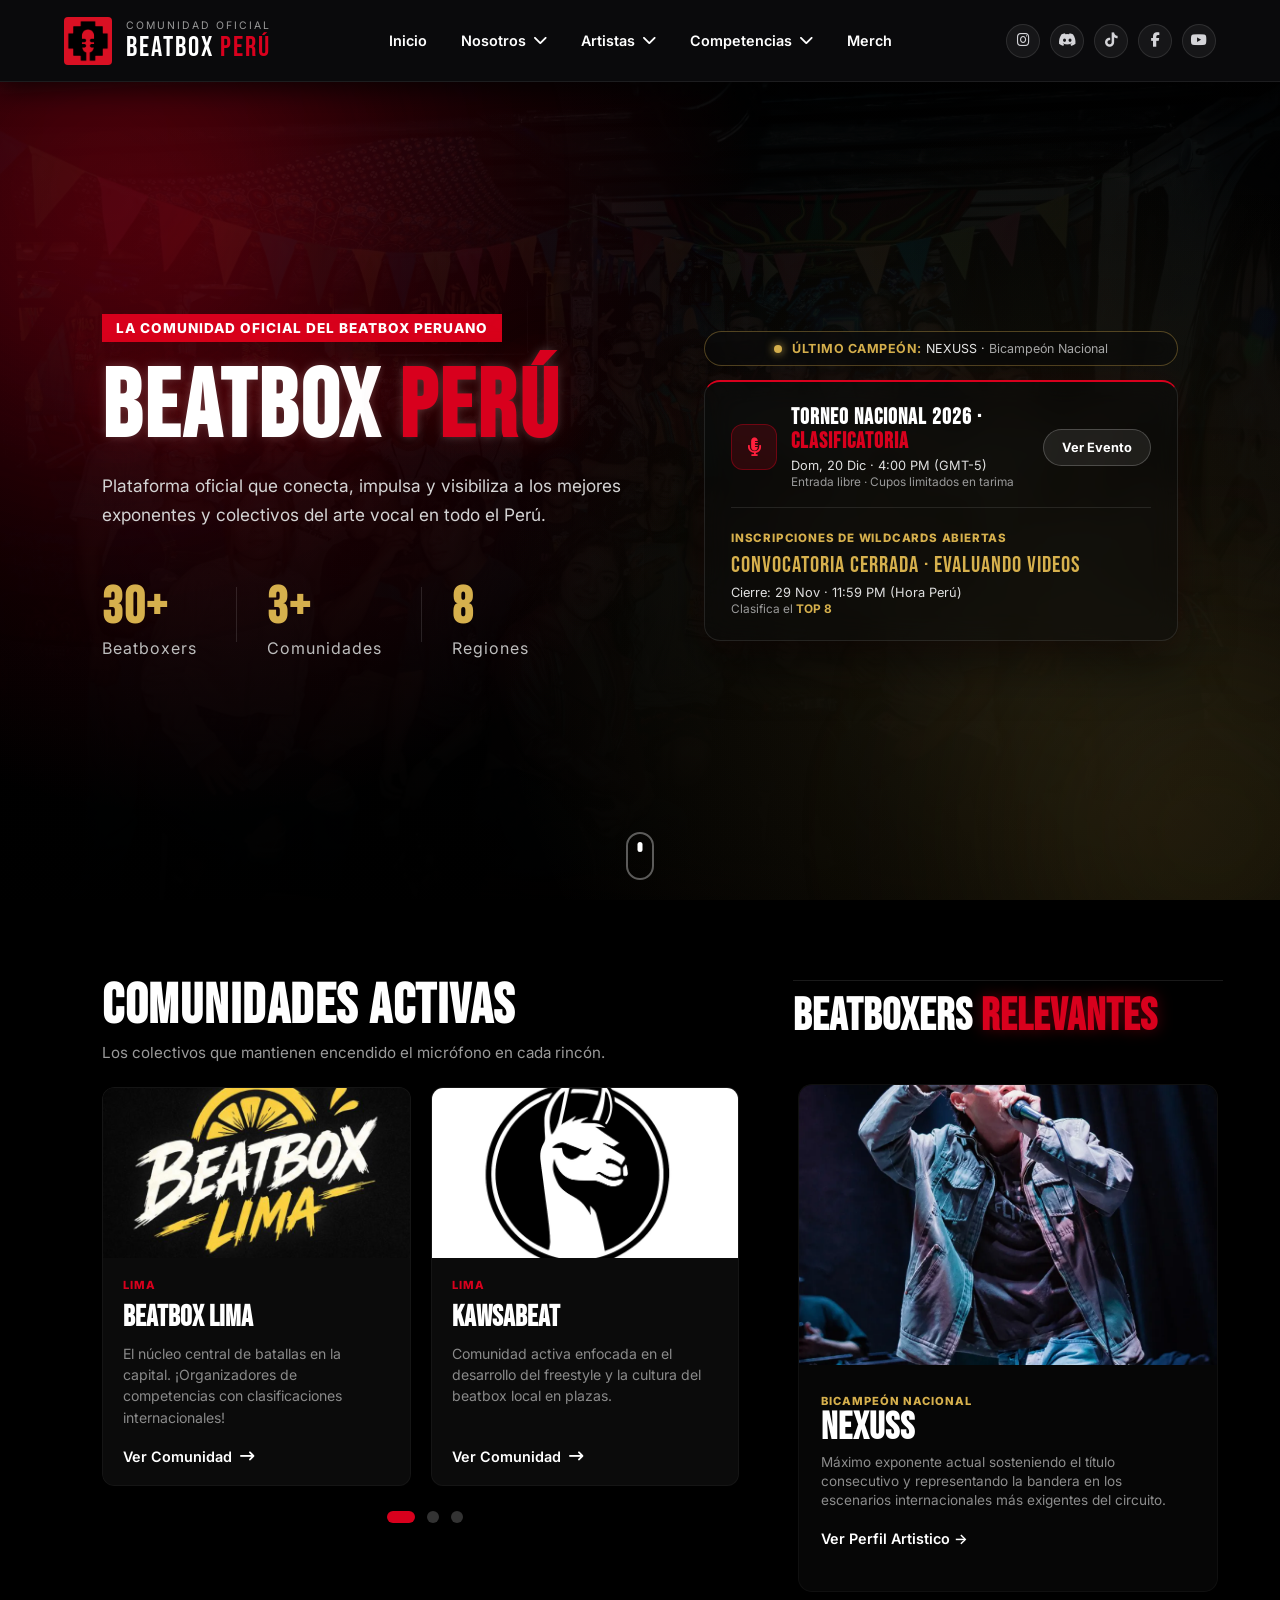
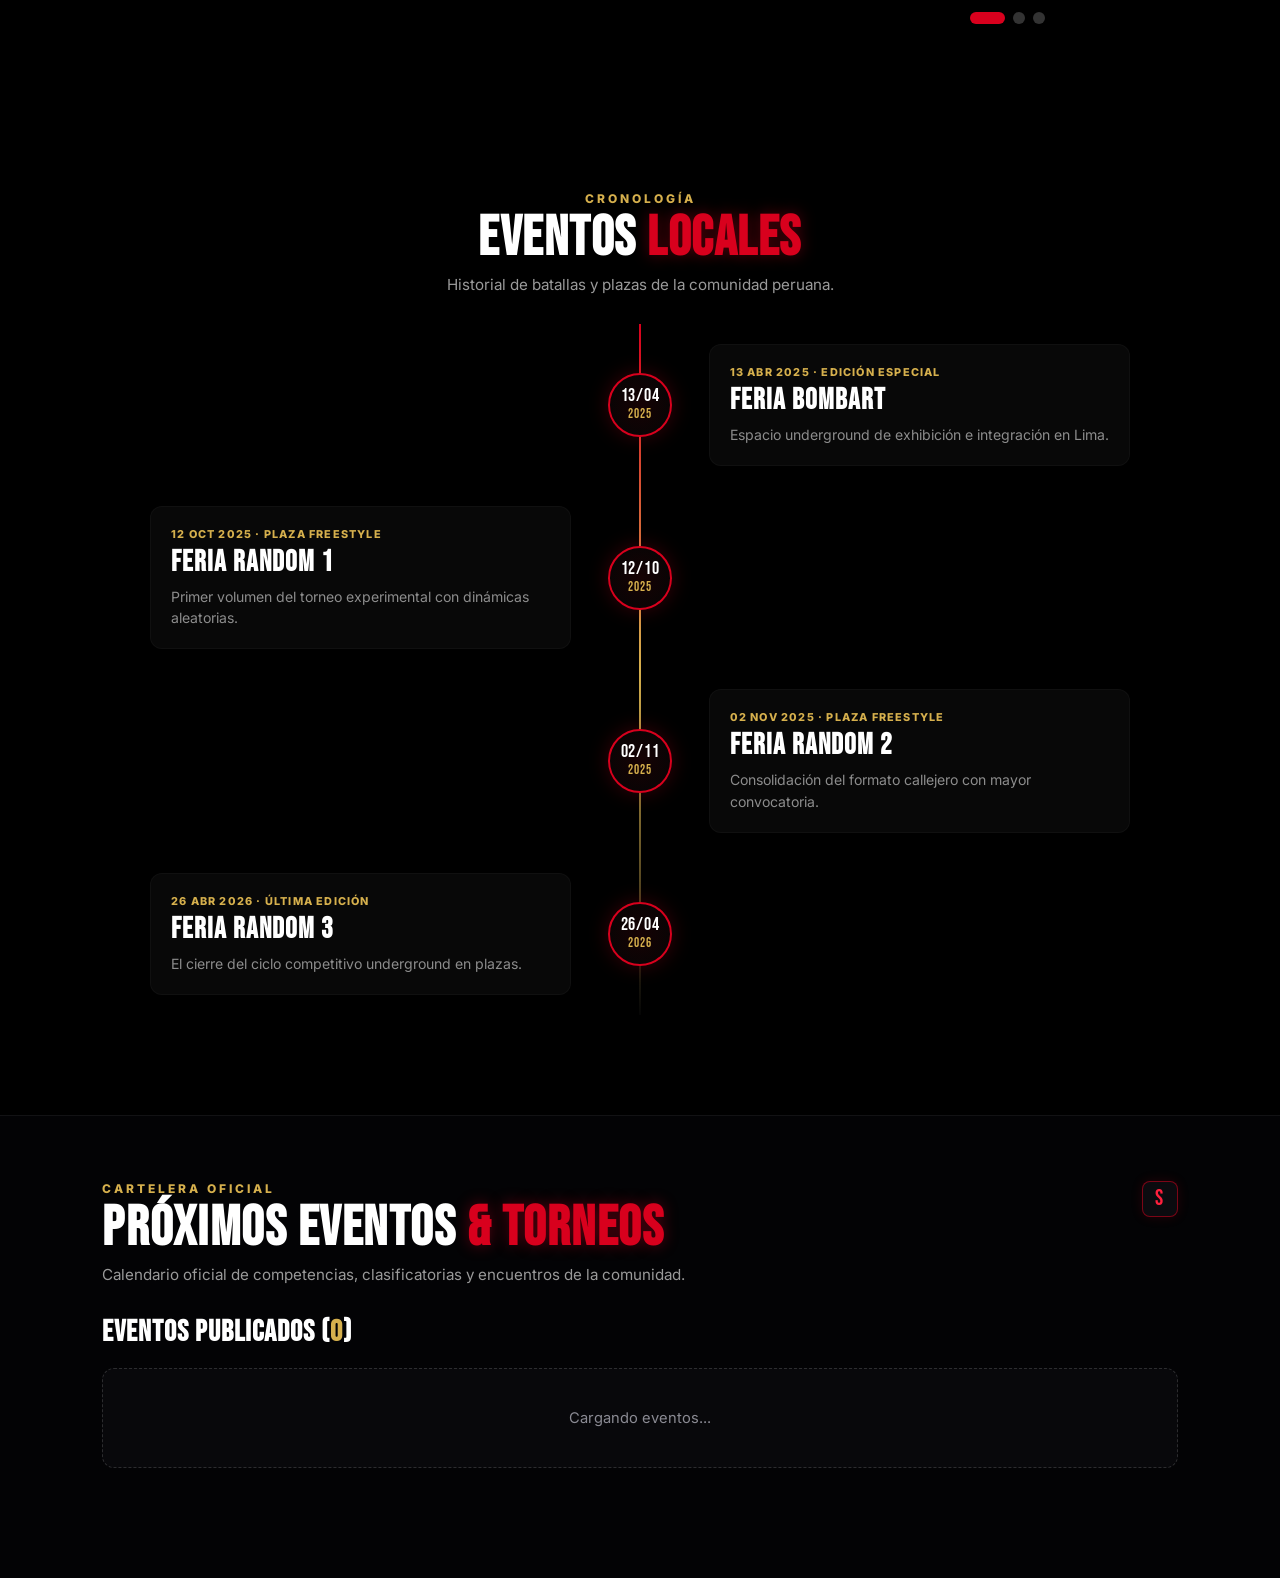
==== commit 0d977f15: "Actualizacion de contenido nuevo" ====
--- a/index.html
+++ b/index.html
@@ -5,6 +5,8 @@
     <meta charset="UTF-8">
     <meta name="viewport" content="width=device-width, initial-scale=1.0">
     <title>Beatbox Perú</title>
+    <link rel="icon" type="image/png" href="PICS/V15_negro sobre rojo.png">
+    <link rel="shortcut icon" type="image/png" href="PICS/V15_negro sobre rojo.png">
     <link rel="stylesheet" href="style.css">
     <link rel="preconnect" href="https://fonts.googleapis.com">
     <link rel="preconnect" href="https://fonts.gstatic.com" crossorigin>
@@ -763,5 +765,59 @@
     updateModeratorLayout();
     renderEvents();
 </script>
+
+<!-- Script Global: Menú Móvil, Submenús y Efecto Scroll Navbar -->
+<script>
+document.addEventListener("DOMContentLoaded", () => {
+    const mobileBtn = document.querySelector(".mobile-btn");
+    const navCenter = document.querySelector(".nav-center");
+    const navbar = document.getElementById("navbar");
+    const dropdowns = document.querySelectorAll(".dropdown");
+
+    if (mobileBtn && navCenter) {
+        mobileBtn.addEventListener("click", (e) => {
+            e.stopPropagation();
+            mobileBtn.classList.toggle("active");
+            navCenter.classList.toggle("active");
+        });
+    }
+
+    dropdowns.forEach(drop => {
+        const link = drop.querySelector("a");
+        if (link) {
+            link.addEventListener("click", (e) => {
+                if (window.innerWidth <= 992) {
+                    const href = link.getAttribute("href");
+                    if (!href || href === "#" || drop.querySelector(".submenu")) {
+                        e.preventDefault();
+                        dropdowns.forEach(d => {
+                            if (d !== drop) d.classList.remove("open");
+                        });
+                        drop.classList.toggle("open");
+                    }
+                }
+            });
+        }
+    });
+
+    document.addEventListener("click", (e) => {
+        if (navCenter && navCenter.classList.contains("active") && !e.target.closest("#navbar")) {
+            navCenter.classList.remove("active");
+            if (mobileBtn) mobileBtn.classList.remove("active");
+        }
+    });
+
+    if (navbar) {
+        window.addEventListener("scroll", () => {
+            if (window.scrollY > 40) {
+                navbar.classList.add("scrolled");
+            } else {
+                navbar.classList.remove("scrolled");
+            }
+        });
+    }
+});
+</script>
+
 </body>
 </html>
--- a/style.css
+++ b/style.css
@@ -220,8 +220,11 @@
     box-shadow: 0 5px 15px rgba(216, 0, 29, 0.4);
 }
 
-.mobile-btn { display: none; width: 36px; cursor: pointer; justify-self: end; }
+.mobile-btn { display: none; width: 36px; cursor: pointer; justify-self: end; z-index: 10001; }
 .mobile-btn span { display: block; height: 3px; margin: 6px 0; border-radius: 20px; background: var(--white); transition: .35s; }
+.mobile-btn.open span:nth-child(1) { transform: translateY(9px) rotate(45deg); }
+.mobile-btn.open span:nth-child(2) { opacity: 0; }
+.mobile-btn.open span:nth-child(3) { transform: translateY(-9px) rotate(-45deg); }
 
 /*====================================================
   3. HERO SECCIÓN (DEBAJO DE LA BARRA SIN SOLAPARSE)
@@ -323,7 +326,7 @@
 
 .hero-content h1 {
     font-family: "Bebas Neue", sans-serif;
-    font-size: 7.2rem;
+    font-size: clamp(3.4rem, 7.5vw, 7.2rem);
     line-height: .9;
     letter-spacing: 3px;
     color: var(--white);
@@ -585,7 +588,7 @@
 
 .section-title-premium {
     font-family: "Bebas Neue", sans-serif;
-    font-size: 3.5rem;
+    font-size: clamp(2.4rem, 4.5vw, 3.5rem);
     font-weight: 900;
     color: #ffffff;
     text-transform: uppercase;
@@ -602,7 +605,7 @@
 
 .section-title-premium-small {
     font-family: "Bebas Neue", sans-serif;
-    font-size: 2.8rem;
+    font-size: clamp(2.1rem, 3.8vw, 2.8rem);
     font-weight: 900;
     color: #ffffff;
     text-transform: uppercase;
@@ -873,6 +876,7 @@
     display: flex;
     gap: 10px;
     align-items: center;
+    flex-wrap: wrap;
 }
 
 .ce-admin-controls input {
@@ -1003,6 +1007,7 @@
     color: #ffffff;
     font-family: 'Inter', sans-serif;
     font-size: 0.88rem;
+    width: 100%;
     transition: border-color 0.3s;
 }
 
@@ -1105,6 +1110,7 @@
 
 .ce-event-body {
     flex: 1;
+    width: 100%;
 }
 
 .ce-event-top-tags {
@@ -1182,6 +1188,7 @@
     align-items: center;
     gap: 5px;
     margin-left: 8px;
+    margin-top: 4px;
     padding: 3px 10px;
     border-radius: 50px;
     background: rgba(255, 255, 255, 0.08);
@@ -1216,47 +1223,142 @@
 }
 
 /*====================================================
-  7. RESPONSIVE / MEDIA QUERIES
+  7. RESPONSIVE COMPLETO (LAPTOP, TABLET, CELULAR)
 ====================================================*/
 @media (max-width: 1200px) {
     .hero-main-grid { gap: 30px; }
-    .hero-content h1 { font-size: 6rem; }
     .hero-wildcard-aside { flex: 0 1 420px; max-width: 420px; }
     .ce-grid.is-moderator { grid-template-columns: 380px 1fr; }
 }
 
 @media (max-width: 1024px) {
-    .hero { min-height: auto; padding-top: 60px; padding-bottom: 70px; }
-    .hero-main-grid { flex-direction: column; align-items: flex-start; gap: 45px; }
+    .hero { min-height: auto; padding-top: 55px; padding-bottom: 65px; }
+    .hero-main-grid { flex-direction: column; align-items: flex-start; gap: 40px; }
     .hero-wildcard-aside { max-width: 100%; flex: none; }
     .split-wrapper, .content-split-artists .split-wrapper { flex-direction: column; gap: 40px; }
     .split-col-left, .split-col-right, .content-split-artists .split-col-left, .content-split-artists .split-col-right { width: 100%; flex: 0 0 100%; }
-    .custom-card-item { flex: 0 0 calc(100% - 40px); }
     .content-split-artists .split-header { min-height: auto; }
     .ce-grid.is-moderator { grid-template-columns: 1fr; }
 }
 
 @media (max-width: 992px) {
-    .navbar { grid-template-columns: 1fr auto; }
-    .nav-center, .nav-socials { display: none; }
+    .navbar {
+        grid-template-columns: 1fr auto;
+        padding: 0 5%;
+    }
     .mobile-btn { display: block; }
-    .hero { padding: 50px 5% 60px 5%; }
-    .hero-content h1 { font-size: 5rem; }
-    .hero-stats { gap: 45px; }
+
+    /* Menú móvil desplegable cuando se activa .nav-open */
+    .nav-center {
+        position: fixed;
+        top: var(--nav-height);
+        left: 0;
+        width: 100%;
+        background: rgba(10, 10, 14, 0.98);
+        backdrop-filter: blur(18px);
+        border-bottom: 1px solid rgba(255, 255, 255, 0.1);
+        padding: 24px 6% 90px 6%;
+        max-height: calc(100vh - var(--nav-height));
+        overflow-y: auto;
+        transform: translateY(-120%);
+        opacity: 0;
+        visibility: hidden;
+        transition: all 0.35s ease;
+        z-index: 9998;
+    }
+    .navbar.nav-open .nav-center {
+        transform: translateY(0);
+        opacity: 1;
+        visibility: visible;
+    }
+    .menu {
+        flex-direction: column;
+        align-items: flex-start;
+        gap: 16px;
+        width: 100%;
+    }
+    .menu > li { width: 100%; border-bottom: 1px solid rgba(255, 255, 255, 0.06); padding-bottom: 12px; }
+    .menu > li > a { font-size: 1.05rem; justify-content: space-between; width: 100%; }
+    .submenu {
+        position: static;
+        width: 100%;
+        opacity: 1;
+        visibility: visible;
+        transform: none;
+        background: rgba(255, 255, 255, 0.03);
+        box-shadow: none;
+        margin-top: 10px;
+        padding: 8px;
+    }
+    .nav-socials {
+        position: fixed;
+        bottom: 18px;
+        left: 6%;
+        z-index: 9999;
+        opacity: 0;
+        visibility: hidden;
+        transition: opacity 0.3s ease;
+    }
+    .navbar.nav-open .nav-socials {
+        opacity: 1;
+        visibility: visible;
+    }
+
+    .hero { padding: 45px 5% 60px 5%; }
+    .hero-stats { gap: 36px; }
     .hero-stats div::after { display: none; }
-    .main-split-section, .community-events-section { padding: 50px 5% 70px 5%; }
-    .section-title-premium { font-size: 3.2rem; }
+    .main-split-section, .content-split-artists, .community-events-section { padding: 50px 5% 70px 5%; }
 }
 
 @media (max-width: 768px) {
+    .spotlight { display: none; }
+    .scroll-indicator { display: none; }
+    .hero-logo { width: 85px; margin-bottom: 16px; }
+    .hero-tag { font-size: 0.72rem; margin-bottom: 16px; }
+    .hero-description { font-size: 0.96rem; }
+    .hero-stats { gap: 28px; margin-top: 32px; }
+    .hero-stats h2 { font-size: 2.5rem; }
+
+    /* Tarjeta Wildcard en móvil */
+    .wildcard-main-card { padding: 18px; }
     .wc-row { flex-direction: column; align-items: flex-start; gap: 14px; }
     .wc-action-right, .btn-wc-outline { width: 100%; }
+    .wc-time-unit span { font-size: 1.9rem; }
+
+    /* Carrusel Comunidades en móvil (1 tarjeta completa por slide) */
+    .carousel-track { width: 600%; gap: 14px; }
+    .custom-card-item { flex: 0 0 calc(16.666% - 12px); }
+    #slide-2:checked ~ .carousel-native-window .carousel-track { transform: translateX(calc(-16.666% - 2px)); }
+    #slide-3:checked ~ .carousel-native-window .carousel-track { transform: translateX(calc(-33.333% - 4px)); }
+
+    /* ZigZag Mobile */
+    .timeline-center-line { left: 24px; }
+    .node-glow-circle { left: 24px; transform: translateX(-50%); width: 48px; height: 48px; }
+    .node-glow-circle span { font-size: 0.95rem; }
+    .timeline-zigzag-node:hover .node-glow-circle { transform: translateX(-50%) scale(1.06); }
+    .node-card-content { width: calc(100% - 62px); margin-left: 62px !important; padding: 16px; }
+
+    /* Cartelera y Moderación en móvil */
+    .ce-form-card { padding: 20px 16px; }
     .ce-form-row { grid-template-columns: 1fr; }
-    .ce-event-item { flex-direction: column; }
-    
-    /* ZigZag Mobile */
-    .timeline-center-line { left: 26px; }
-    .node-glow-circle { left: 26px; transform: translateX(-50%); width: 52px; height: 52px; }
-    .timeline-zigzag-node:hover .node-glow-circle { transform: translateX(-50%) scale(1.08); }
-    .node-card-content { width: calc(100% - 68px); margin-left: 68px !important; }
-}
+    .ce-admin-controls { width: 100%; }
+    .ce-admin-controls input { min-width: 0; flex: 1; width: 100%; }
+    .ce-event-item { flex-direction: column; padding: 18px; gap: 14px; }
+    .ce-event-date {
+        flex-direction: row;
+        gap: 8px;
+        width: 100%;
+        justify-content: flex-start;
+        padding: 8px 14px;
+    }
+    .ce-day { font-size: 1.6rem; }
+    .ce-month, .ce-year { margin-top: 0; font-size: 0.95rem; }
+    .ce-badge-link { margin-left: 0; margin-right: 6px; }
+}
+
+@media (max-width: 420px) {
+    .logo-text h2 { font-size: 1.45rem; }
+    .logo img { width: 40px; }
+    .wildcard-news-pill { border-radius: 14px; padding: 8px 12px; }
+    .solo-artist-card .card-img-wrapper { height: 230px; }
+}
